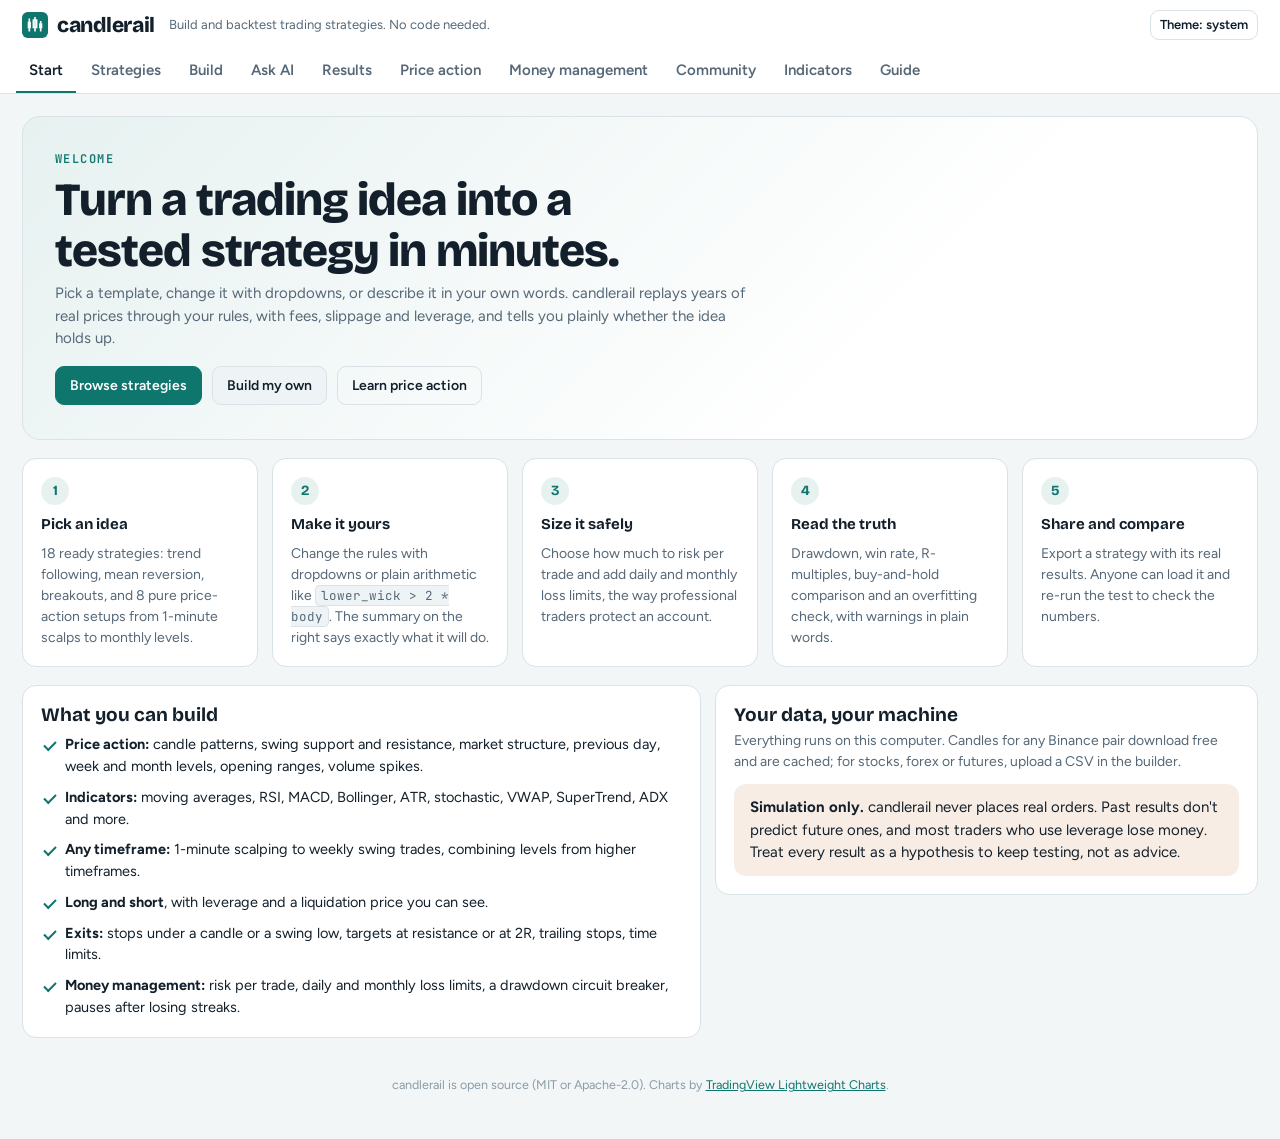
==== ui/index.html @ 6913c565 "Add Start, Price action, Money management and Community tabs to the app The builder gains formulas, " ====
<!doctype html>
<html lang="en">
<head>
<meta charset="utf-8">
<meta name="viewport" content="width=device-width, initial-scale=1">
<title>candlerail</title>
<link rel="icon" href="data:image/svg+xml,%3Csvg xmlns='http://www.w3.org/2000/svg' viewBox='0 0 32 32'%3E%3Crect width='32' height='32' rx='7' fill='%230f766e'/%3E%3Cpath d='M9 8v16M9 12h-2v8h4v-8zM16 6v18M14 10h4v9h-4zM23 11v13M21 14h4v6h-4z' stroke='white' stroke-width='2' fill='none'/%3E%3C/svg%3E">
<link rel="preconnect" href="https://fonts.googleapis.com">
<link rel="preconnect" href="https://fonts.gstatic.com" crossorigin>
<link rel="stylesheet" href="https://fonts.googleapis.com/css2?family=Bricolage+Grotesque:opsz,wght@12..96,600..800&family=Figtree:wght@400;500;600&family=JetBrains+Mono:wght@400;500&display=swap">
<script src="/vendor/lightweight-charts.js"></script>
<style>
:root {
  color-scheme: light;
  --bg: #f3f6f7; --surface: #ffffff; --surface2: #eef3f5; --ink: #13202b; --muted: #566877; --faint: #8b9ba6;
  --line: #d9e2e7; --accent: #0f766e; --accent-ink: #ffffff; --accent-soft: rgba(15,118,110,.10);
  --up: #15803d; --down: #dc2626; --up-soft: rgba(21,128,61,.11); --down-soft: rgba(220,38,38,.10);
  --warn: #b45309; --warn-soft: rgba(180,83,9,.10);
  --display: "Bricolage Grotesque", "Avenir Next", "Segoe UI", sans-serif;
  --body: "Figtree", -apple-system, "Segoe UI", sans-serif;
  --mono: "JetBrains Mono", ui-monospace, Menlo, monospace;
}
@media (prefers-color-scheme: dark) {
  :root:not([data-theme="light"]) {
    color-scheme: dark;
    --bg: #0c1316; --surface: #131c21; --surface2: #19252b; --ink: #e5eef2; --muted: #93a6b1; --faint: #6b7f8a;
    --line: #25343c; --accent: #2dd4bf; --accent-ink: #062b27; --accent-soft: rgba(45,212,191,.12);
    --up: #34d399; --down: #f87171; --up-soft: rgba(52,211,153,.12); --down-soft: rgba(248,113,113,.12);
    --warn: #fbbf24; --warn-soft: rgba(251,191,36,.12);
  }
}
:root[data-theme="dark"] {
  color-scheme: dark;
  --bg: #0c1316; --surface: #131c21; --surface2: #19252b; --ink: #e5eef2; --muted: #93a6b1; --faint: #6b7f8a;
  --line: #25343c; --accent: #2dd4bf; --accent-ink: #062b27; --accent-soft: rgba(45,212,191,.12);
  --up: #34d399; --down: #f87171; --up-soft: rgba(52,211,153,.12); --down-soft: rgba(248,113,113,.12);
  --warn: #fbbf24; --warn-soft: rgba(251,191,36,.12);
}
* { box-sizing: border-box; }
[hidden] { display: none !important; }
html, body { margin: 0; }
body { background: var(--bg); color: var(--ink); font: 15px/1.5 var(--body); }
button, input, select, textarea { font: inherit; color: inherit; }
:focus-visible { outline: 2px solid var(--accent); outline-offset: 2px; }
a { color: var(--accent); }

header.top { position: sticky; top: 0; z-index: 10; background: var(--surface); border-bottom: 1px solid var(--line); }
.bar { display: flex; align-items: center; gap: 14px; padding: 10px 22px; flex-wrap: wrap; }
.brand { font: 800 21px var(--display); letter-spacing: -.02em; display: flex; align-items: center; gap: 9px; }
.brand svg { flex: none; }
.tag { font-size: 13px; color: var(--muted); }
.spacer { flex: 1; }
nav.tabs { display: flex; gap: 2px; padding: 0 16px; overflow-x: auto; scrollbar-width: none; }
nav.tabs button { background: none; border: 0; border-bottom: 2px solid transparent; padding: 9px 13px 10px; cursor: pointer; color: var(--muted); font-weight: 600; white-space: nowrap; }
nav.tabs button[aria-selected="true"] { color: var(--ink); border-bottom-color: var(--accent); }

main { max-width: 1320px; margin: 0 auto; padding: 22px; }
@media (max-width: 760px) { main { padding: 14px 16px; } .bar { padding: 10px 16px; } }
section.tab { display: grid; gap: 18px; }
h1 { font: 800 30px/1.1 var(--display); letter-spacing: -.02em; margin: 0; text-wrap: balance; }
h2 { font: 700 19px/1.2 var(--display); margin: 0 0 4px; }
h3 { font: 700 15px var(--display); margin: 0 0 6px; }
.lede { color: var(--muted); max-width: 70ch; margin: 6px 0 0; }
.panel { background: var(--surface); border: 1px solid var(--line); border-radius: 14px; padding: 18px; min-width: 0; }
.panel > .sub { color: var(--muted); font-size: 14px; margin: 0 0 12px; }
.grid { display: grid; gap: 14px; }
.cards { grid-template-columns: repeat(auto-fill, minmax(280px, 1fr)); }
.two { grid-template-columns: minmax(0, 1.25fr) minmax(0, 1fr); align-items: start; }
@media (max-width: 1000px) { .two { grid-template-columns: 1fr; } }

.btn { border: 1px solid var(--line); background: var(--surface2); border-radius: 9px; padding: 8px 14px; cursor: pointer; font-weight: 600; font-size: 14px; }
.btn:hover { border-color: var(--accent); }
.btn.primary { background: var(--accent); border-color: var(--accent); color: var(--accent-ink); }
.btn.small { padding: 4px 9px; font-size: 13px; }
.btn.ghost { background: transparent; }
.btn:disabled { opacity: .55; cursor: wait; }

.card { display: flex; flex-direction: column; gap: 8px; }
.card .cat { font: 500 11.5px var(--mono); text-transform: uppercase; letter-spacing: .08em; color: var(--accent); }
.card p { margin: 0; color: var(--muted); font-size: 14px; }
.card .actions { display: flex; gap: 8px; margin-top: auto; padding-top: 6px; }
.card details { font-size: 13.5px; color: var(--muted); }
.card details summary { cursor: pointer; color: var(--ink); font-weight: 600; }
.card details b { color: var(--ink); }

/* forms */
.form { display: grid; gap: 16px; }
.row { display: flex; gap: 10px; flex-wrap: wrap; align-items: end; }
label.f { display: grid; gap: 4px; font-size: 12.5px; color: var(--muted); font-weight: 600; }
input[type=text], input[type=number], input[type=date], select, textarea {
  background: var(--surface2); border: 1px solid var(--line); border-radius: 8px; padding: 7px 9px; font-size: 14px; min-width: 0;
}
input[type=number] { width: 92px; }
input.w-sym { width: 130px; text-transform: uppercase; }
textarea { width: 100%; font: 13px/1.5 var(--mono); resize: vertical; }
fieldset { border: 1px solid var(--line); border-radius: 12px; padding: 12px 14px 14px; margin: 0; min-width: 0; }
legend { font: 700 14px var(--display); padding: 0 6px; }
.hint { font-size: 12.5px; color: var(--faint); margin: 6px 0 0; }
.ind-row, .rule-row { display: flex; gap: 8px; align-items: center; flex-wrap: wrap; padding: 7px 0; border-bottom: 1px dashed var(--line); }
.ind-row:last-of-type, .rule-row:last-of-type { border-bottom: 0; }
.ind-row input.id { width: 110px; font-family: var(--mono); }
.ind-row .p { display: inline-flex; gap: 4px; align-items: center; font-size: 12.5px; color: var(--muted); }
.ind-row .p input { width: 70px; }
.rule-row select.ref { max-width: 190px; }
.rule-row .ago { width: 58px; }
.rule-row .agol { font-size: 12px; color: var(--faint); }
.x { border: 0; background: none; color: var(--faint); cursor: pointer; font-size: 18px; line-height: 1; padding: 2px 6px; }
.x:hover { color: var(--down); }
.group-head { display: flex; gap: 8px; align-items: center; margin-bottom: 4px; font-size: 14px; }
.toggle { display: inline-flex; align-items: center; gap: 7px; font-weight: 600; }

.explain { background: var(--accent-soft); border-radius: 12px; padding: 14px 16px; }
.explain p { margin: 0 0 8px; } .explain p:last-child { margin: 0; }
.errors { background: var(--down-soft); border-radius: 12px; padding: 12px 16px; color: var(--ink); }
.errors ul { margin: 6px 0 0; padding-left: 18px; font-size: 14px; }
.okmsg { color: var(--up); font-weight: 600; font-size: 14px; }
.warnbox { background: var(--warn-soft); border-radius: 12px; padding: 12px 16px; }
.warnbox ul { margin: 6px 0 0; padding-left: 18px; }
.warnbox li { margin: 4px 0; }
.sticky { position: sticky; top: 108px; display: grid; gap: 14px; }

/* results */
.kpis { display: grid; grid-template-columns: repeat(auto-fill, minmax(165px, 1fr)); gap: 12px; }
.kpi { background: var(--surface); border: 1px solid var(--line); border-radius: 12px; padding: 12px 14px; }
.kpi .l { font-size: 12.5px; color: var(--muted); }
.kpi .v { font: 500 22px var(--mono); margin-top: 2px; white-space: nowrap; }
.kpi .h { font-size: 12px; color: var(--faint); }
.up { color: var(--up); } .down { color: var(--down); }
.chart { width: 100%; height: 440px; }
.chart.small { height: 170px; }
.chart.eq { height: 230px; }
.legend { display: flex; flex-wrap: wrap; gap: 6px 14px; font-size: 12.5px; color: var(--muted); margin: 0 0 8px; }
.legend label { display: inline-flex; gap: 5px; align-items: center; cursor: pointer; }
.legend i { width: 12px; height: 3px; border-radius: 2px; display: inline-block; }
.tw { overflow-x: auto; }
table { border-collapse: collapse; width: 100%; font-size: 13.5px; }
th { position: sticky; top: 0; background: var(--surface); text-align: left; font: 600 11.5px var(--mono); letter-spacing: .05em; text-transform: uppercase; color: var(--muted); padding: 7px 9px; border-bottom: 1px solid var(--line); white-space: nowrap; }
td { padding: 7px 9px; border-bottom: 1px solid var(--line); white-space: nowrap; }
td.n, th.n { text-align: right; font-family: var(--mono); font-variant-numeric: tabular-nums; }
.pill { font: 600 11px var(--mono); padding: 2px 7px; border-radius: 5px; text-transform: uppercase; }
.pill.long { background: var(--up-soft); color: var(--up); } .pill.short { background: var(--down-soft); color: var(--down); }
.seg { display: grid; grid-template-columns: 1fr 1fr; gap: 12px; }
@media (max-width: 700px) { .seg { grid-template-columns: 1fr; } }
.seg div { background: var(--surface2); border-radius: 10px; padding: 10px 12px; font-size: 14px; }
.empty { color: var(--faint); padding: 30px 0; text-align: center; }
.steps { counter-reset: s; display: grid; gap: 14px; }
.step { display: grid; grid-template-columns: 34px 1fr; gap: 12px; }
.step::before { counter-increment: s; content: counter(s); width: 30px; height: 30px; border-radius: 50%; background: var(--accent); color: var(--accent-ink); display: grid; place-items: center; font: 700 14px var(--display); }
.prose { max-width: 74ch; }
.prose p { margin: 0 0 10px; }
.gloss { display: grid; grid-template-columns: repeat(auto-fill, minmax(290px, 1fr)); gap: 12px; }
.gloss div { background: var(--surface2); border-radius: 10px; padding: 12px 14px; font-size: 14px; }
.gloss b { display: block; font-family: var(--display); margin-bottom: 3px; }
code, .code { font-family: var(--mono); font-size: 12.5px; background: var(--surface2); border: 1px solid var(--line); border-radius: 5px; padding: 1px 5px; }
.spinner { display: inline-block; width: 14px; height: 14px; border: 2px solid var(--line); border-top-color: var(--accent); border-radius: 50%; animation: spin .8s linear infinite; vertical-align: -2px; }
@keyframes spin { to { transform: rotate(360deg); } }
@media (prefers-reduced-motion: reduce) { .spinner { animation: none; } }
.foot { color: var(--faint); font-size: 12.5px; text-align: center; padding: 26px 0 10px; }

/* start */
.eyebrow { font: 600 12px var(--mono); text-transform: uppercase; letter-spacing: .12em; color: var(--accent); margin-bottom: 8px; }
.hero { background: linear-gradient(135deg, var(--accent-soft), transparent 70%), var(--surface); border: 1px solid var(--line); border-radius: 18px; padding: 34px 32px; position: relative; overflow: hidden; }
.hero-art { position: absolute; right: 36px; top: 50%; transform: translateY(-50%); width: 360px; opacity: .9; pointer-events: none; }
.hero-art svg { width: 100%; height: auto; }
@media (max-width: 1300px) { .hero-art { display: none; } }
.hero > div:not(.hero-art) { position: relative; z-index: 1; max-width: 760px; }
h1.big { font-size: clamp(30px, 4.4vw, 46px); }
@media (max-width: 760px) { .hero { padding: 24px 18px; } }
.path { grid-template-columns: repeat(auto-fit, minmax(210px, 1fr)); }
.pathcard { text-align: left; cursor: pointer; display: grid; gap: 4px; align-content: start; font: inherit; color: inherit; transition: border-color .15s, transform .15s; }
.pathcard:hover { border-color: var(--accent); transform: translateY(-2px); }
.pathcard p { margin: 0; color: var(--muted); font-size: 14px; }
@media (prefers-reduced-motion: reduce) { .pathcard { transition: none; } .pathcard:hover { transform: none; } }
.num { width: 28px; height: 28px; border-radius: 50%; background: var(--accent-soft); color: var(--accent); display: grid; place-items: center; font: 700 14px var(--display); margin-bottom: 6px; }
.ticks { list-style: none; padding: 0; margin: 8px 0 0; display: grid; gap: 9px; font-size: 14.5px; }
.ticks li { padding-left: 24px; position: relative; }
.ticks li::before { content: ""; position: absolute; left: 3px; top: 7px; width: 10px; height: 5px; border-left: 2px solid var(--accent); border-bottom: 2px solid var(--accent); transform: rotate(-45deg); }
.chips { display: flex; gap: 8px; flex-wrap: wrap; }
.chip { border: 1px solid var(--line); background: var(--surface); border-radius: 999px; padding: 6px 14px; cursor: pointer; font-weight: 600; font-size: 13.5px; color: var(--muted); }
.chip.on { background: var(--accent); border-color: var(--accent); color: var(--accent-ink); }

/* price action */
.anatomy svg { width: 100%; max-width: 360px; height: auto; display: block; margin: 0 auto; color: var(--ink); }
.patterns { grid-template-columns: repeat(auto-fill, minmax(190px, 1fr)); }
.pat { background: var(--surface2); border-radius: 12px; padding: 12px; display: grid; gap: 6px; align-content: start; }
.pat svg { width: 100%; height: 92px; }
.pat h3 { margin: 0; font-size: 14px; }
.pat p { margin: 0; font-size: 13px; color: var(--muted); }
.pat .side { font: 600 10.5px var(--mono); text-transform: uppercase; letter-spacing: .06em; }
.four { grid-template-columns: repeat(auto-fit, minmax(220px, 1fr)); margin-top: 10px; }
.qcard { border: 1px solid var(--line); border-radius: 12px; padding: 14px; display: grid; gap: 4px; align-content: start; }
.qcard p { margin: 0 0 6px; color: var(--muted); font-size: 14px; }
.qcard code { justify-self: start; white-space: nowrap; }
.example { margin-top: 16px; background: var(--accent-soft); border-radius: 14px; padding: 16px; display: grid; gap: 12px; }
.example > div { min-width: 0; }
.example p { margin: 0 0 10px; color: var(--muted); max-width: 80ch; }
.code-block { background: var(--surface); border: 1px solid var(--line); border-radius: 10px; padding: 12px 14px; font: 12.5px/1.55 var(--mono); overflow-x: auto; margin: 0; max-height: 360px; }
table.recipes td, table.wrap td { white-space: normal; vertical-align: top; }
table.recipes td:first-child { color: var(--muted); }
input.w-expr { width: 170px; font-family: var(--mono); }
.rule-row input.expr { width: 210px; font-family: var(--mono); }

/* money */
.calc-out { margin-top: 14px; display: grid; grid-template-columns: repeat(auto-fill, minmax(150px, 1fr)); gap: 10px; }
.calc-out div { background: var(--surface2); border-radius: 10px; padding: 10px 12px; }
.calc-out b { display: block; font: 500 19px var(--mono); }
.calc-out span { font-size: 12.5px; color: var(--muted); }
.calc-out .wide { grid-column: 1 / -1; font-size: 13.5px; color: var(--muted); }
.mc { margin-top: 14px; display: grid; grid-template-columns: minmax(0, 1.6fr) minmax(0, 1fr); gap: 14px; align-items: start; }
@media (max-width: 900px) { .mc { grid-template-columns: 1fr; } }
.mc svg { width: 100%; height: auto; background: var(--surface2); border-radius: 10px; }
.methods { grid-template-columns: repeat(auto-fill, minmax(280px, 1fr)); margin-top: 8px; }
.method { border: 1px solid var(--line); border-radius: 12px; padding: 14px; }
.method p { margin: 0 0 8px; font-size: 14px; color: var(--muted); }
.method .how { margin: 0; font-size: 13px; color: var(--ink); border-top: 1px dashed var(--line); padding-top: 8px; }

/* community */
.share-card .stats { display: grid; grid-template-columns: repeat(3, 1fr); gap: 8px; }
.share-card .stats div { background: var(--surface2); border-radius: 8px; padding: 7px 9px; }
.share-card .stats b { display: block; font: 500 14px var(--mono); white-space: nowrap; }
#cm-list { grid-template-columns: repeat(auto-fill, minmax(340px, 1fr)); }
.share-card .stats span { font-size: 11.5px; color: var(--muted); }
.share-card .by { font-size: 13px; color: var(--faint); }
.verify { border-radius: 12px; padding: 12px 16px; background: var(--accent-soft); font-size: 14px; }
.verify.bad { background: var(--warn-soft); }
</style>
</head>
<body>
<header class="top">
  <div class="bar">
    <div class="brand"><svg width="26" height="26" viewBox="0 0 32 32" aria-hidden="true"><rect width="32" height="32" rx="7" fill="var(--accent)"/><path d="M9 8v16M16 6v18M23 11v13" stroke="var(--accent-ink)" stroke-width="2"/><rect x="7" y="12" width="4" height="8" fill="var(--accent-ink)"/><rect x="14" y="10" width="4" height="9" fill="none" stroke="var(--accent-ink)" stroke-width="2"/><rect x="21" y="14" width="4" height="6" fill="var(--accent-ink)"/></svg>candlerail</div>
    <span class="tag">Build and backtest trading strategies. No code needed.</span>
    <span class="spacer"></span>
    <button class="btn ghost small" id="theme">Theme: system</button>
  </div>
  <nav class="tabs" role="tablist">
    <button data-tab="start" aria-selected="true">Start</button>
    <button data-tab="strategies" aria-selected="false">Strategies</button>
    <button data-tab="build" aria-selected="false">Build</button>
    <button data-tab="ai" aria-selected="false">Ask AI</button>
    <button data-tab="results" aria-selected="false">Results</button>
    <button data-tab="pa" aria-selected="false">Price action</button>
    <button data-tab="money" aria-selected="false">Money management</button>
    <button data-tab="community" aria-selected="false">Community</button>
    <button data-tab="indicators" aria-selected="false">Indicators</button>
    <button data-tab="guide" aria-selected="false">Guide</button>
  </nav>
</header>

<main>
<!-- START -->
<section class="tab" id="t-start">
  <div class="hero">
    <div class="hero-art" id="hero-art" aria-hidden="true"></div>
    <div>
      <div class="eyebrow">Welcome</div>
      <h1 class="big">Turn a trading idea into a tested strategy in minutes.</h1>
      <p class="lede">Pick a template, change it with dropdowns, or describe it in your own words. candlerail replays years of real prices through your rules, with fees, slippage and leverage, and tells you plainly whether the idea holds up.</p>
      <div class="row" style="margin-top:16px"><button class="btn primary" data-go="strategies">Browse strategies</button><button class="btn" data-go="build">Build my own</button><button class="btn ghost" data-go="pa">Learn price action</button></div>
    </div>
  </div>
  <div class="grid path">
    <button class="panel pathcard" data-go="strategies"><span class="num">1</span><h3>Pick an idea</h3><p>18 ready strategies: trend following, mean reversion, breakouts, and 8 pure price-action setups from 1-minute scalps to monthly levels.</p></button>
    <button class="panel pathcard" data-go="build"><span class="num">2</span><h3>Make it yours</h3><p>Change the rules with dropdowns or plain arithmetic like <code>lower_wick &gt; 2 * body</code>. The summary on the right says exactly what it will do.</p></button>
    <button class="panel pathcard" data-go="money"><span class="num">3</span><h3>Size it safely</h3><p>Choose how much to risk per trade and add daily and monthly loss limits, the way professional traders protect an account.</p></button>
    <button class="panel pathcard" data-go="results"><span class="num">4</span><h3>Read the truth</h3><p>Drawdown, win rate, R-multiples, buy-and-hold comparison and an overfitting check, with warnings in plain words.</p></button>
    <button class="panel pathcard" data-go="community"><span class="num">5</span><h3>Share and compare</h3><p>Export a strategy with its real results. Anyone can load it and re-run the test to check the numbers.</p></button>
  </div>
  <div class="grid two">
    <div class="panel">
      <h2>What you can build</h2>
      <ul class="ticks">
        <li><b>Price action:</b> candle patterns, swing support and resistance, market structure, previous day, week and month levels, opening ranges, volume spikes.</li>
        <li><b>Indicators:</b> moving averages, RSI, MACD, Bollinger, ATR, stochastic, VWAP, SuperTrend, ADX and more.</li>
        <li><b>Any timeframe:</b> 1-minute scalping to weekly swing trades, combining levels from higher timeframes.</li>
        <li><b>Long and short</b>, with leverage and a liquidation price you can see.</li>
        <li><b>Exits:</b> stops under a candle or a swing low, targets at resistance or at 2R, trailing stops, time limits.</li>
        <li><b>Money management:</b> risk per trade, daily and monthly loss limits, a drawdown circuit breaker, pauses after losing streaks.</li>
      </ul>
    </div>
    <div class="panel">
      <h2>Your data, your machine</h2>
      <p class="sub">Everything runs on this computer. Candles for any Binance pair download free and are cached; for stocks, forex or futures, upload a CSV in the builder.</p>
      <div class="warnbox"><b>Simulation only.</b> candlerail never places real orders. Past results don't predict future ones, and most traders who use leverage lose money. Treat every result as a hypothesis to keep testing, not as advice.</div>
    </div>
  </div>
</section>

<!-- STRATEGIES -->
<section class="tab" id="t-strategies" hidden>
  <div>
    <h1>Start from a well-known idea</h1>
    <p class="lede">Each template is a complete strategy with a plain explanation of how it works, when it works, and when it fails. Backtest one as-is, or open it in the builder and make it yours.</p>
  </div>
  <div class="chips" id="tpl-filter"><button class="chip on" data-f="">All</button><button class="chip" data-f="price action">Price action (no indicators)</button><button class="chip" data-f="indicators">Indicator-based</button></div>
  <div class="grid cards" id="tpl"></div>
</section>

<!-- BUILD -->
<section class="tab" id="t-build" hidden>
  <div class="row" style="justify-content:space-between;align-items:center">
    <div><h1 id="b-title">Strategy builder</h1><p class="lede">Pick indicators, describe when to enter and exit, choose your risk. Everything updates the plain-English summary on the right.</p></div>
    <div class="row">
      <label class="btn small" style="display:inline-flex;align-items:center">Open file<input type="file" id="open-file" accept=".json,application/json" hidden></label>
      <button class="btn small" id="save-file">Save as file</button>
    </div>
  </div>
  <div class="grid two">
    <div class="form">
      <fieldset>
        <legend>Name</legend>
        <div class="row"><label class="f" style="flex:1">Strategy name<input type="text" id="f-name" style="width:100%"></label></div>
      </fieldset>
      <fieldset>
        <legend>Market and test period</legend>
        <div class="row">
          <label class="f">Symbol<input type="text" id="m-symbol" class="w-sym" placeholder="BTCUSDT"></label>
          <label class="f">Candle interval<select id="m-interval"></select></label>
          <label class="f">From<input type="date" id="m-from"></label>
          <label class="f">To<input type="date" id="m-to"></label>
          <label class="f">Starting balance<input type="number" id="m-capital" value="10000" min="1" style="width:110px"></label>
        </div>
        <p class="hint">Any Binance spot pair works (BTCUSDT, ETHUSDT, SOLUSDT...). Leave dates empty for a sensible default. For stocks or other markets, <label style="color:var(--accent);cursor:pointer;text-decoration:underline">upload a CSV<input type="file" id="m-csv" accept=".csv,text/csv" hidden></label> of candles. <span id="m-csv-name"></span></p>
      </fieldset>
      <fieldset>
        <legend>Indicators</legend>
        <div id="ind-list"></div>
        <div class="row" style="margin-top:8px"><select id="ind-add-type"></select><button class="btn small" id="ind-add">Add indicator</button></div>
        <p class="hint">Give each indicator a short id; rules refer to it by that id.</p>
      </fieldset>
      <fieldset>
        <legend>When to enter</legend>
        <div id="entry-long"></div>
        <div id="entry-short" style="margin-top:14px"></div>
      </fieldset>
      <fieldset>
        <legend>When to exit</legend>
        <div class="row">
          <label class="f">Stop-loss<select id="x-stop-kind"><option value="">none</option><option value="percent">% from entry</option><option value="atr">× ATR</option><option value="level">at a price level</option></select></label>
          <label class="f">Value<input type="number" id="x-stop-val" step="0.1" min="0"></label>
          <label class="f">Take-profit<select id="x-tp-kind"><option value="">none</option><option value="percent">% from entry</option><option value="risk_multiple">× the stop distance</option><option value="atr">× ATR</option><option value="level">at a price level</option></select></label>
          <label class="f">Value<input type="number" id="x-tp-val" step="0.1" min="0"></label>
        </div>
        <div class="row" id="x-levels" style="margin-top:10px" hidden>
          <label class="f" id="x-sb-l">Long stop below<input type="text" id="x-stop-below" class="w-expr" placeholder="low"></label>
          <label class="f" id="x-sa-l">Short stop above<input type="text" id="x-stop-above" class="w-expr" placeholder="high"></label>
          <label class="f" id="x-ta-l">Long target at<input type="text" id="x-tp-above" class="w-expr" placeholder="sw.resistance"></label>
          <label class="f" id="x-tb-l">Short target at<input type="text" id="x-tp-below" class="w-expr" placeholder="sw.support"></label>
        </div>
        <div class="row" style="margin-top:10px">
          <label class="f">Trailing stop<select id="x-trail-kind"><option value="">none</option><option value="percent">% behind best price</option><option value="atr">× ATR</option></select></label>
          <label class="f">Value<input type="number" id="x-trail-val" step="0.1" min="0"></label>
          <label class="f">Close after (bars)<input type="number" id="x-maxbars" min="1" placeholder="no limit"></label>
        </div>
        <p class="hint" id="x-atr-hint"></p>
        <div id="exit-long" style="margin-top:12px"></div>
        <div id="exit-short" style="margin-top:12px"></div>
      </fieldset>
      <fieldset>
        <legend>Position size, leverage and costs</legend>
        <div class="row">
          <label class="f">Size by<select id="s-kind"><option value="risk_percent">risk per trade (% of account)</option><option value="percent_equity">margin (% of account)</option><option value="fixed">fixed quantity</option></select></label>
          <label class="f">Value<input type="number" id="s-val" step="0.1" min="0"></label>
          <label class="f">Leverage<input type="number" id="s-lev" min="1" max="125" step="1"></label>
          <label class="f">Fee per fill (%)<input type="number" id="c-fee" min="0" step="0.01"></label>
          <label class="f">Slippage (%)<input type="number" id="c-slip" min="0" step="0.01"></label>
        </div>
        <p class="hint" id="s-hint"></p>
      </fieldset>
      <fieldset>
        <legend>Money management rules</legend>
        <div class="row">
          <label class="f">Daily loss limit (%)<input type="number" id="rk-day" min="0" step="0.5" placeholder="none"></label>
          <label class="f">Monthly loss limit (%)<input type="number" id="rk-month" min="0" step="0.5" placeholder="none"></label>
          <label class="f">Stop at drawdown (%)<input type="number" id="rk-dd" min="0" placeholder="none"></label>
          <label class="f">Max trades per day<input type="number" id="rk-trades" min="1" placeholder="none"></label>
          <label class="f">Pause after losses<input type="number" id="rk-losses" min="1" placeholder="none"></label>
          <label class="f">Pause (candles)<input type="number" id="rk-pause" min="1" placeholder="—"></label>
        </div>
        <p class="hint">Hitting a loss limit closes open positions at the next open and blocks new entries until the next day or month. <a href="#" data-go="money">What these mean</a></p>
      </fieldset>
    </div>
    <div class="sticky">
      <div class="panel">
        <h2>In plain English</h2>
        <p class="sub">Read this before running. It's generated from the rules, so it says exactly what the strategy will do.</p>
        <div class="explain" id="b-explain">…</div>
        <div id="b-errors" style="margin-top:12px"></div>
        <div class="row" style="margin-top:14px"><button class="btn primary" id="b-run">Run backtest</button><span id="b-status" class="hint" style="margin:0"></span></div>
      </div>
      <div class="panel">
        <details>
          <summary style="cursor:pointer;font-weight:600">Strategy file (JSON)</summary>
          <p class="hint">This is the whole strategy. You can edit it here, save it, share it, or paste one an AI wrote.</p>
          <textarea id="b-json" rows="18" spellcheck="false"></textarea>
          <div class="row" style="margin-top:8px"><button class="btn small" id="b-json-apply">Apply edits</button><button class="btn small ghost" id="b-json-copy">Copy</button></div>
        </details>
      </div>
    </div>
  </div>
</section>

<!-- AI -->
<section class="tab" id="t-ai" hidden>
  <div>
    <h1>Describe it, let an AI write it</h1>
    <p class="lede">Any chat assistant, hosted or running locally, can turn a description into a strategy file. You stay in control, because nothing runs until you've read the plain-English summary and backtested it.</p>
  </div>
  <div class="grid two">
    <div class="panel steps">
      <div class="step"><div>
        <h3>Describe your strategy</h3>
        <textarea id="ai-desc" rows="5" placeholder="e.g. On the 1 hour chart, buy ETH when the 9 EMA crosses above the 21 EMA and RSI is above 50. Stop 2% below entry, take profit at 2x the risk, risk 1% of my account per trade."></textarea>
      </div></div>
      <div class="step"><div>
        <h3>Copy the prompt into your AI assistant</h3>
        <p class="hint" style="margin:0 0 8px">It includes the file format, every indicator and a worked example, so the reply comes back valid.</p>
        <button class="btn primary" id="ai-copy">Copy prompt</button> <span id="ai-copied" class="hint"></span>
      </div></div>
      <div class="step"><div>
        <h3>Paste the reply here</h3>
        <textarea id="ai-reply" rows="9" placeholder="Paste the whole reply. Code fences and extra text are fine."></textarea>
        <div class="row" style="margin-top:8px"><button class="btn primary" id="ai-load">Check and load</button></div>
        <div id="ai-result" style="margin-top:12px"></div>
      </div></div>
    </div>
    <div class="panel prose">
      <h2>Tips for good results</h2>
      <p><b>Say the timeframe and the market.</b> "1 hour chart, BTCUSDT" avoids guesses.</p>
      <p><b>Say how you exit, not just how you enter.</b> A stop-loss and a target, or a rule like "sell when RSI goes above 70".</p>
      <p><b>Say how much you risk.</b> "Risk 1% per trade" is safer and easier to reason about than a fixed size.</p>
      <p><b>Be careful with leverage.</b> At 10x, a 10% move against you wipes out the position. The summary shows the liquidation distance.</p>
      <p><b>Check the summary.</b> If it doesn't match what you meant, tell the assistant what's wrong, or fix it in the builder.</p>
      <p class="hint">Want to wire an AI straight in? The prompt is also served at <code>/api/prompt</code>, and the file format is <a href="/schema.json" target="_blank">a JSON Schema</a>.</p>
    </div>
  </div>
</section>

<!-- PRICE ACTION -->
<section class="tab" id="t-pa" hidden>
  <div>
    <div class="eyebrow">Price action</div>
    <h1>Trade what the candles say</h1>
    <p class="lede">Price action trading reads raw price, with no indicators. Where are buyers and sellers defending (support and resistance)? Which way is the market stepping (structure)? What did this candle just show (its shape)? Every rule below is plain price, so you can build any setup you'd spot on a chart.</p>
  </div>
  <div class="grid two">
    <div class="panel">
      <h2>1. Read one candle</h2>
      <p class="sub">Every candle gives these values, ready to use in rules.</p>
      <div class="anatomy">
        <svg viewBox="0 0 320 212" role="img" aria-label="Candle anatomy: upper wick, body, lower wick and range">
          <g font-family="Figtree, sans-serif" font-size="12" fill="currentColor">
            <line x1="90" y1="20" x2="90" y2="190" stroke="currentColor" stroke-width="2"/>
            <rect x="70" y="60" width="40" height="70" rx="3" style="fill:var(--up)"/>
            <path d="M125 20 H140 V58 H125" fill="none" stroke="currentColor" stroke-opacity=".5"/><text x="146" y="43">upper_wick</text>
            <path d="M125 62 H140 V128 H125" fill="none" stroke="currentColor" stroke-opacity=".5"/><text x="146" y="99">body = |close − open|</text>
            <path d="M125 132 H140 V190 H125" fill="none" stroke="currentColor" stroke-opacity=".5"/><text x="146" y="165">lower_wick</text>
            <path d="M26 20 H16 V190 H26" fill="none" stroke="currentColor" stroke-opacity=".5"/><text x="10" y="105" text-anchor="middle" transform="rotate(-90 10 105)">range</text>
            <text x="90" y="14" font-size="11" text-anchor="middle" fill-opacity=".7">high</text><text x="90" y="205" font-size="11" text-anchor="middle" fill-opacity=".7">low</text>
            <text x="64" y="64" font-size="11" text-anchor="end" fill-opacity=".7">close</text><text x="64" y="134" font-size="11" text-anchor="end" fill-opacity=".7">open</text>
          </g>
        </svg>
      </div>
      <p class="hint">Combine them with numbers: <code>lower_wick &gt;= 2 * body</code> is a rejection wick, <code>range &gt; 2 * range[1]</code> is a candle twice as big as the last, <code>close &gt; high[1]</code> closes above the previous high.</p>
    </div>
    <div class="panel">
      <h2>2. Find the levels</h2>
      <ul class="ticks">
        <li><b>Swing support and resistance</b> (<code>swings</code>): the latest swing low and high. A swing needs <i>right</i> candles after it to be confirmed, so nothing looks into the future.</li>
        <li><b>Market structure</b> (<code>swings.structure</code>): 1 when highs and lows are both rising, −1 when both falling.</li>
        <li><b>Higher-timeframe levels</b> (<code>period</code>): the previous hour, 4 hours, day, week or month's open, high, low and close, usable on any chart. Trade 5-minute candles against yesterday's high, or daily candles against last month's.</li>
        <li><b>Opening range</b> (<code>opening_range</code>): the high and low of the first minutes of each session, for crypto or stock market opens.</li>
        <li><b>Volume</b> (<code>volume_avg.relative</code>): 2 means twice the usual volume, a sign the move has conviction.</li>
      </ul>
    </div>
  </div>
  <div class="panel">
    <h2>3. Know the patterns</h2>
    <p class="sub">Add a <code>patterns</code> indicator (say with id <code>pa</code>) and use any of these as <code>pa.hammer == 1</code>. The last candle drawn is the one that completes the pattern.</p>
    <div class="grid patterns" id="pat-gallery"></div>
  </div>
  <div class="panel">
    <h2>4. Build your own setup in four questions</h2>
    <div class="grid four">
      <div class="qcard"><span class="num">1</span><h3>Where?</h3><p>At which level does the idea make sense? A swing low, yesterday's high, the opening range, last month's high.</p><code>low &lt;= 1.003 * sw.support</code></div>
      <div class="qcard"><span class="num">2</span><h3>What happened?</h3><p>What does price have to do there? A rejection candle, an engulfing, a close through the level.</p><code>pa.hammer == 1</code></div>
      <div class="qcard"><span class="num">3</span><h3>Any confirmation?</h3><p>What makes it more likely? Structure in your favour, a volume spike, a bigger than usual candle.</p><code>vol.relative &gt; 1.5</code></div>
      <div class="qcard"><span class="num">4</span><h3>Where am I wrong?</h3><p>Put the stop where the idea is invalid (under the candle or level) and the target at the next level or 2R.</p><code>"stop_loss": { "below": "low" }</code></div>
    </div>
    <div class="example">
      <div>
        <h3>Worked example: "buy a rejection of yesterday's low"</h3>
        <p>Where: price dips below yesterday's low. What: it closes back above it with a long lower wick. Confirmation: more volume than usual. Wrong if: it trades back under the wick (the stop sits a tenth of the candle's range below its low). Target: twice the risk.</p>
        <pre class="code-block" id="pa-example"></pre>
      </div>
      <div class="row"><button class="btn primary" id="pa-example-load">Open in the builder</button><button class="btn" id="pa-example-run">Backtest it</button></div>
    </div>
  </div>
  <div class="panel">
    <h2>Recipes</h2>
    <p class="sub">Copy these into rules. Ids assume indicators named <code>pa</code> (patterns), <code>sw</code> (swings), <code>pd</code> (period, day), <code>wk</code> (period, week), <code>or</code> (opening range) and <code>vol</code> (volume average).</p>
    <div class="tw"><table class="recipes">
      <thead><tr><th>Idea</th><th>Rule</th></tr></thead>
      <tbody>
        <tr><td>Bullish candle</td><td><code>close &gt; open</code></td></tr>
        <tr><td>Strong candle (body is most of the range)</td><td><code>body &gt;= 0.7 * range</code></td></tr>
        <tr><td>Rejection wick (buyers pushed back)</td><td><code>lower_wick &gt;= 2 * body</code></td></tr>
        <tr><td>Range expansion</td><td><code>range &gt; 1.5 * range[1]</code></td></tr>
        <tr><td>Higher high and higher low than the last candle</td><td><code>high &gt; high[1]</code> and <code>low &gt; low[1]</code></td></tr>
        <tr><td>Three higher closes</td><td><code>close</code> rising <code>3</code></td></tr>
        <tr><td>Break of resistance</td><td><code>close</code> crosses above <code>sw.resistance</code></td></tr>
        <tr><td>Retest of broken resistance as support</td><td><code>low &lt;= 1.002 * sw.prev_resistance</code> and <code>close &gt; sw.prev_resistance</code></td></tr>
        <tr><td>Uptrend by structure</td><td><code>sw.structure == 1</code></td></tr>
        <tr><td>Above yesterday's high</td><td><code>close &gt; pd.prev_high</code></td></tr>
        <tr><td>Weekly trend up (multi-timeframe)</td><td><code>close &gt; wk.prev_close</code></td></tr>
        <tr><td>Opening range breakout</td><td><code>or.ready == 1</code> and <code>close</code> crosses above <code>or.high</code></td></tr>
        <tr><td>Volume spike</td><td><code>vol.relative &gt; 2</code></td></tr>
        <tr><td>Inside bar breakout</td><td><code>pa.inside_bar[1] == 1</code> and <code>close &gt; high[1]</code></td></tr>
        <tr><td>Stop under the signal candle</td><td><code>"stop_loss": { "below": "low" }</code></td></tr>
        <tr><td>Target at resistance</td><td><code>"take_profit": { "above": "sw.resistance" }</code></td></tr>
      </tbody>
    </table></div>
  </div>
  <div class="panel">
    <h2>Price-action templates</h2>
    <p class="sub">Ready to run, from 1-minute scalping to monthly levels.</p>
    <div class="grid cards" id="pa-templates"></div>
  </div>
</section>

<!-- MONEY -->
<section class="tab" id="t-money" hidden>
  <div>
    <div class="eyebrow">Money management</div>
    <h1>How much to risk decides whether you survive</h1>
    <p class="lede">Two traders with the same entries can end up in very different places because of position size. Professional traders fix how much they can lose on one trade, one day and one month before they think about how much they can make. Here are the rules they use, and tools to apply them.</p>
  </div>

  <div class="grid two">
    <div class="panel">
      <h2>Position size calculator</h2>
      <p class="sub">How big should this trade be, so that hitting the stop loses exactly what you planned?</p>
      <div class="row">
        <label class="f">Market<select id="ps-market"><option value="stock">Stocks / ETFs</option><option value="crypto">Crypto</option><option value="forex">Forex</option><option value="futures">Futures</option></select></label>
        <label class="f">Account balance<input type="number" id="ps-acct" value="10000" style="width:110px"></label>
        <label class="f">Risk per trade (%)<input type="number" id="ps-risk" value="1" step="0.1"></label>
      </div>
      <div class="row" style="margin-top:10px">
        <label class="f">Entry price<input type="number" id="ps-entry" value="100" step="any" style="width:110px"></label>
        <label class="f">Stop price<input type="number" id="ps-stop" value="97" step="any" style="width:110px"></label>
        <label class="f" id="ps-extra1-l" hidden>Pip size<input type="number" id="ps-pip" value="0.0001" step="any" style="width:100px"></label>
        <label class="f" id="ps-extra2-l" hidden>Value per pip per lot<input type="number" id="ps-pipval" value="10" step="any"></label>
        <label class="f" id="ps-extra3-l" hidden>Value per point per contract<input type="number" id="ps-point" value="50" step="any"></label>
      </div>
      <div class="calc-out" id="ps-out"></div>
    </div>
    <div class="panel">
      <h2>Reward, risk and the win rate you need</h2>
      <p class="sub">With a 1:2 risk/reward you only need to win a third of the time to break even, before costs.</p>
      <div class="row">
        <label class="f">Stop distance (%)<input type="number" id="rr-stop" value="2" step="0.1"></label>
        <label class="f">Target distance (%)<input type="number" id="rr-target" value="4" step="0.1"></label>
        <label class="f">Round-trip costs (%)<input type="number" id="rr-cost" value="0.2" step="0.01"></label>
      </div>
      <div class="calc-out" id="rr-out"></div>
      <div class="tw" style="margin-top:12px"><table>
        <thead><tr><th>Risk : reward</th><th class="n">Break-even win rate</th><th>Drawdown</th><th class="n">Gain to recover</th></tr></thead>
        <tbody>
          <tr><td>1 : 1</td><td class="n">50%</td><td>−10%</td><td class="n">+11.1%</td></tr>
          <tr><td>1 : 1.5</td><td class="n">40%</td><td>−20%</td><td class="n">+25%</td></tr>
          <tr><td>1 : 2</td><td class="n">33.3%</td><td>−30%</td><td class="n">+42.9%</td></tr>
          <tr><td>1 : 3</td><td class="n">25%</td><td>−50%</td><td class="n">+100%</td></tr>
          <tr><td>1 : 4</td><td class="n">20%</td><td>−75%</td><td class="n">+300%</td></tr>
        </tbody>
      </table></div>
      <p class="hint">Losses compound against you: a 50% loss needs a 100% gain to get back. That's why small, fixed risk per trade matters.</p>
    </div>
  </div>

  <div class="panel">
    <h2>What could happen: 2,000 simulated futures</h2>
    <p class="sub">Enter your strategy's win rate and payoff. The simulation shuffles wins and losses 2,000 times to show the range of outcomes, and how often a bad streak would push the account into a deep drawdown.</p>
    <div class="row">
      <label class="f">Win rate (%)<input type="number" id="mc-win" value="40"></label>
      <label class="f">Average win (R)<input type="number" id="mc-rw" value="2" step="0.1"></label>
      <label class="f">Average loss (R)<input type="number" id="mc-rl" value="1" step="0.1"></label>
      <label class="f">Risk per trade (%)<input type="number" id="mc-risk" value="1" step="0.25"></label>
      <label class="f">Trades<input type="number" id="mc-n" value="200"></label>
      <button class="btn primary" id="mc-run" style="align-self:end">Simulate</button>
    </div>
    <div class="mc" id="mc-out"></div>
  </div>

  <div class="panel">
    <h2>Rules famous traders use</h2>
    <div class="grid methods">
      <div class="method"><h3>The 1–2% rule (fixed fractional)</h3><p>Risk a fixed small share of the account on every trade, usually 1%, and never more than 2%. Size = account × risk% ÷ distance to stop. Ten losses in a row then cost about 10%, not the account.</p><p class="how">In candlerail: sizing <code>risk_percent</code> with a stop-loss.</p></div>
      <div class="method"><h3>Elder's 2% and 6% rules</h3><p>Alexander Elder's pair of limits: no single trade may risk more than 2% of equity, and once losses in a month reach 6%, stop trading until next month. The second rule stops a bad month from turning into a disaster.</p><p class="how">In candlerail: <code>risk_percent</code> ≤ 2 and <code>risk.monthly_loss_percent: 6</code>.</p></div>
      <div class="method"><h3>The Turtle traders' units</h3><p>Richard Dennis's Turtles sized positions by volatility: one "unit" risked 1% of equity per 1 N, where N is the 20-day ATR, with stops 2N away. Volatile markets got smaller positions, so every market carried the same risk.</p><p class="how">In candlerail: <code>risk_percent</code> with an ATR stop (<code>"atr": 2</code>). See the Donchian template.</p></div>
      <div class="method"><h3>R-multiples (Van Tharp)</h3><p>Measure every trade in units of the risk taken: 1R is what you lose at the stop. A +3R trade made three times the risk. Expectancy is the average R per trade, and it lets you compare strategies whatever their size.</p><p class="how">In candlerail: every trade shows its R, and results show the average R.</p></div>
      <div class="method"><h3>Kelly criterion (and half-Kelly)</h3><p>A formula for the fraction of capital to risk that maximises long-run growth: f = W − (1 − W) ÷ R, with W the win rate and R the average win ÷ average loss. Full Kelly swings violently and assumes your statistics are exact, so traders use half or less.</p><p class="how">In candlerail: results show the Kelly estimate and warn if you risk more than half of it.</p></div>
      <div class="method"><h3>Fixed ratio (Ryan Jones)</h3><p>For futures traders who trade whole contracts: add a contract each time profits grow by a set amount ("delta") times the number of contracts already traded. Size grows more slowly than with a percentage, and keeps early drawdowns small.</p><p class="how">Use the position calculator above with futures to see contract counts.</p></div>
      <div class="method"><h3>Martingale vs anti-martingale</h3><p>Martingale doubles the size after each loss to win it back. One long losing streak, which always comes eventually, wipes out the account. Anti-martingale does the opposite: size stays small after losses and grows with profits, as trend followers do when they add to winners.</p><p class="how">candlerail has no martingale sizing, deliberately. <code>risk.pause_after_losses</code> steps back after a streak instead.</p></div>
      <div class="method"><h3>Daily limits and circuit breakers</h3><p>Many proprietary trading firms hold traders to a daily loss limit (often 2 to 5%) and a maximum drawdown (often 5 to 10%). Hit it and you stop for the day, or for good. It removes the worst decisions, which usually come right after big losses.</p><p class="how">In candlerail: <code>risk.daily_loss_percent</code>, <code>risk.max_drawdown_percent</code>, <code>risk.max_trades_per_day</code>.</p></div>
    </div>
  </div>

  <div class="grid two">
    <div class="panel">
      <h2>Different markets need different sizes</h2>
      <p class="sub">The more a market moves in a day, the smaller the position for the same risk. Typical figures, to calibrate expectations:</p>
      <div class="tw"><table class="wrap">
        <thead><tr><th>Market</th><th>Daily move</th><th>Common risk / trade</th><th>Leverage to watch</th></tr></thead>
        <tbody>
          <tr><td><b>Large-cap stocks, ETFs</b></td><td>1–2%</td><td>0.5–1%</td><td>US margin: 2x overnight, up to 4x intraday for pattern day traders</td></tr>
          <tr><td><b>Forex majors</b></td><td>0.5–1%</td><td>0.5–1%</td><td>Retail caps: 30:1 (EU, UK), 50:1 (US). Sized in lots: 1 standard lot = 100,000 units, ≈ $10 per pip on EURUSD</td></tr>
          <tr><td><b>Crypto</b></td><td>3–5% or more</td><td>0.25–1%</td><td>Exchanges offer 50–100x; liquidation comes fast. Most careful traders stay at 1–3x</td></tr>
          <tr><td><b>Index futures</b></td><td>1–2%</td><td>0.5–1%</td><td>Priced per point (E-mini S&amp;P 500: $50 a point), so one contract can be a large position</td></tr>
          <tr><td><b>Commodities</b></td><td>1–3%, with gaps</td><td>0.5–1%</td><td>Overnight gaps can jump past stops; size for the gap, not just the stop</td></tr>
        </tbody>
      </table></div>
    </div>
    <div class="panel">
      <h2>Spreading risk across markets and sectors</h2>
      <ul class="ticks">
        <li><b>Correlated positions count as one.</b> Long three tech stocks, or BTC, ETH and SOL together, is close to one big bet. Add up their risk.</li>
        <li><b>Cap total open risk ("portfolio heat").</b> A common ceiling is 5–6% of the account at risk across all open trades at once.</li>
        <li><b>Cap each sector.</b> Many portfolio managers keep any one sector to roughly 20–25% of exposure, so one bad industry can't sink everything.</li>
        <li><b>Size down in volatile regimes.</b> When the market's daily range doubles, halve the position to keep the same risk (the Turtle approach).</li>
        <li><b>Leveraged markets deserve less, not more.</b> Forex and crypto allow huge leverage, which is why traders there usually risk <i>less</i> per trade.</li>
      </ul>
      <p class="hint">These are widely used guidelines for thinking about risk, not personal financial advice.</p>
    </div>
  </div>

  <div class="panel">
    <h2>Apply a money-management plan to your strategy</h2>
    <p class="sub">These rules go into the strategy's <code>risk</code> section and apply in every backtest. When a loss limit is hit, open positions close at the next open and new entries wait.</p>
    <div class="row">
      <label class="f">Risk per trade (%)<input type="number" id="mm-risk" value="1" step="0.25"></label>
      <label class="f">Daily loss limit (%)<input type="number" id="mm-day" value="3" step="0.5"></label>
      <label class="f">Monthly loss limit (%)<input type="number" id="mm-month" value="6" step="0.5"></label>
      <label class="f">Stop at drawdown (%)<input type="number" id="mm-dd" value="20"></label>
      <label class="f">Max trades per day<input type="number" id="mm-trades" placeholder="no limit"></label>
      <label class="f">Pause after losses<input type="number" id="mm-losses" value="4"></label>
      <label class="f">Pause length (candles)<input type="number" id="mm-pause" value="24"></label>
    </div>
    <div class="row" style="margin-top:12px"><button class="btn" data-plan="conservative">Conservative preset</button><button class="btn" data-plan="elder">Elder 2% / 6%</button><button class="btn" data-plan="prop">Prop-firm style</button><span class="spacer"></span><button class="btn primary" id="mm-apply">Apply to strategy in builder</button></div>
    <p class="hint" id="mm-status"></p>
  </div>
</section>

<!-- COMMUNITY -->
<section class="tab" id="t-community" hidden>
  <div>
    <div class="eyebrow">Community</div>
    <h1>Shared strategies, with their real results</h1>
    <p class="lede">A share file holds a strategy and the backtest it produced: market, period, return, drawdown, win rate. Anyone can load it and press <i>Re-run</i> to reproduce the numbers on the same data. Don't trust a result you haven't re-run.</p>
  </div>
  <div class="grid two">
    <div class="panel">
      <h2>Load a shared strategy</h2>
      <p class="sub">Paste a share file or a strategy file, or open one from disk.</p>
      <textarea id="cm-paste" rows="7" placeholder='{ "candlerail_share": 1, "strategy": { ... }, "result": { ... } }'></textarea>
      <div class="row" style="margin-top:8px"><button class="btn primary" id="cm-load">Load</button><label class="btn">Open file<input type="file" id="cm-file" accept=".json" hidden></label></div>
      <div id="cm-loaded" style="margin-top:12px"></div>
    </div>
    <div class="panel prose">
      <h2>Share yours</h2>
      <p><b>From the app:</b> run a backtest, then press <i>Share this result</i> on the Results tab. You get a file with the strategy and its numbers.</p>
      <p><b>From the terminal:</b> <code>candlerail share my.json --author yourname --notes "what it does"</code></p>
      <p><b>To the gallery below:</b> add the file to <code>community/strategies/</code> in the repository and open a pull request. Reviewers re-run it before merging.</p>
      <p class="hint">Share honest results, including the ones that lose. A strategy that failed on real data teaches as much as one that worked.</p>
    </div>
  </div>
  <div>
    <h2>Gallery</h2>
    <p class="hint" style="margin:0 0 12px">Shared by contributors. Results include every fee and are shown as recorded, losses included.</p>
    <div class="grid cards" id="cm-list"></div>
  </div>
</section>

<!-- RESULTS -->
<section class="tab" id="t-results" hidden>
  <div id="r-empty" class="panel empty">Run a backtest from the Strategies or Build tab to see results here.</div>
  <div id="r-body" hidden style="display:grid;gap:18px">
    <div class="row" style="justify-content:space-between;align-items:end">
      <div><h1 id="r-title">Results</h1><p class="lede" id="r-sub"></p></div>
      <div class="row"><button class="btn small" id="r-edit">Edit strategy</button><button class="btn small primary" id="r-share">Share this result</button></div>
    </div>
    <div class="panel" id="r-share-box" hidden>
      <h2>Share this result</h2>
      <p class="sub">Creates a file with the strategy and these numbers. Anyone can load it on the Community tab and re-run the test.</p>
      <div class="row"><label class="f">Your name (optional)<input type="text" id="sh-author" style="width:180px"></label><label class="f" style="flex:1">Notes (optional)<input type="text" id="sh-notes" style="width:100%" placeholder="what it does, what you changed"></label><button class="btn primary" id="sh-make">Create share file</button></div>
      <div id="sh-out" style="margin-top:10px"></div>
    </div>
    <div id="r-verify"></div>
    <div class="kpis" id="r-kpis"></div>
    <div id="r-warn"></div>
    <div class="panel">
      <h2>Price, trades and indicators</h2>
      <div class="legend" id="r-legend"></div>
      <div class="chart" id="c-price"></div>
      <div class="chart small" id="c-osc" hidden></div>
    </div>
    <div class="panel">
      <h2>Account balance</h2>
      <p class="sub">Equity at each bar's close, including open positions.</p>
      <div class="chart eq" id="c-eq"></div>
    </div>
    <div class="panel">
      <h2>Does it hold up on data it wasn't tuned on?</h2>
      <p class="sub">The test period split in two. If a strategy only works on the first part, it was probably fitted to that history.</p>
      <div class="seg" id="r-seg"></div>
    </div>
    <div id="r-risk"></div>
    <div class="panel">
      <h2>Trades</h2>
      <div class="tw" style="max-height:560px;overflow-y:auto"><table id="r-trades"></table></div>
    </div>
  </div>
</section>

<!-- INDICATORS -->
<section class="tab" id="t-indicators" hidden>
  <div><h1>Indicators</h1><p class="lede">Everything you can use in rules. Refer to an indicator by its id, or <code>id.output</code> for ones with several lines (like <code>macd.signal</code>). Add <code>[1]</code> for the value one bar ago.</p></div>
  <div class="grid cards" id="ind-cat"></div>
</section>

<!-- GUIDE -->
<section class="tab" id="t-guide" hidden>
  <div><h1>How candlerail tests a strategy</h1><p class="lede">Backtests are only useful if they're honest. These are the rules every test follows.</p></div>
  <div class="grid two">
    <div class="panel prose">
      <h2>The simulation</h2>
      <p><b>Decisions happen at the close.</b> Rules are checked when a candle closes, using only data up to that moment.</p>
      <p><b>Orders fill at the next open.</b> A signal on the 14:00 candle trades at the 15:00 open, never at a price you couldn't have had.</p>
      <p><b>Stops are checked against each candle's range.</b> If one candle touches both your stop and your target, the stop counts, because we can't know which came first. A gap through a stop fills at the worse open.</p>
      <p><b>Every fill pays fees, and market and stop orders pay slippage.</b> Defaults are 0.1% fee and 0.02% slippage, typical for retail crypto. Change them in the builder.</p>
      <p><b>Leverage uses isolated margin.</b> Each position has a liquidation price. If the market reaches it, that trade loses its whole margin, and the rest of the account is untouched.</p>
      <p><b>Warm-up is respected.</b> A 200-bar average has no value for the first 199 candles, so rules that use it stay off until then.</p>
      <h2 style="margin-top:18px">Reading the results</h2>
      <p>Look at <b>max drawdown</b> before return: it's how much pain you'd have sat through. Look at <b>trade count</b>: fewer than 30 trades says little. Compare with <b>buy and hold</b>: many strategies don't beat it. And check the <b>two halves</b> of the period: if it only works on the first, it was fitted to the past.</p>
      <div class="warnbox" style="margin-top:10px"><b>Simulation only.</b> candlerail simulates trades and never sends orders. Past results don't predict future ones, and most leveraged traders lose money. Nothing here is financial advice.</div>
    </div>
    <div class="panel">
      <h2>Words you'll see</h2>
      <div class="gloss" style="margin-top:10px">
        <div><b>Long / short</b>Long profits when price rises. Short profits when it falls.</div>
        <div><b>Stop-loss</b>Closes a losing trade at a set distance, so one bad trade can't sink the account.</div>
        <div><b>Take-profit</b>Closes a winning trade at a target price.</div>
        <div><b>Trailing stop</b>A stop that follows price up (for longs) and never moves back.</div>
        <div><b>Risk per trade</b>How much of the account you lose if the stop is hit. 1% is a common choice.</div>
        <div><b>Risk multiple (R)</b>Target distance as a multiple of the stop distance. 2R means "risk 1 to make 2".</div>
        <div><b>Leverage</b>Borrowing to take a bigger position. 5x means a 1% move changes your margin by 5%.</div>
        <div><b>Liquidation</b>The exchange closes a leveraged trade when losses use up its margin.</div>
        <div><b>Drawdown</b>Fall from the account's highest point. Max drawdown is the worst one.</div>
        <div><b>Win rate</b>Share of trades that made money. Good strategies can have low win rates if winners are big.</div>
        <div><b>Profit factor</b>Total won divided by total lost. Above 1 made money; above 1.5 is solid.</div>
        <div><b>Sharpe ratio</b>Return per unit of volatility, annualised. Above 1 is decent for a single strategy.</div>
        <div><b>Overfitting</b>Tuning rules until they fit past data perfectly, so they fail on new data.</div>
        <div><b>Crosses above</b>Was below on the previous candle, is above on this one.</div>
      </div>
    </div>
  </div>
</section>
<p class="foot">candlerail is open source (MIT or Apache-2.0). Charts by <a href="https://www.tradingview.com/" target="_blank" rel="noopener">TradingView Lightweight Charts</a>.</p>
</main>

<script>
"use strict";
const $ = id => document.getElementById(id);
const esc = s => String(s ?? "").replace(/[&<>"]/g, c => ({ "&": "&amp;", "<": "&lt;", ">": "&gt;", '"': "&quot;" }[c]));
const css = v => getComputedStyle(document.documentElement).getPropertyValue(v).trim();
let CAT = null, TEMPLATES = [], S = null, CSV_TEXT = null, LAST = null, LAST_REQ = null, VERIFY = null, activeTab = "start";

/* ---------- theme & tabs ---------- */
const THEMES = ["system", "light", "dark"]; let theme = "system";
try { theme = localStorage.getItem("candlerail-theme") || "system"; } catch (e) {}
function applyTheme() {
  if (theme === "system") delete document.documentElement.dataset.theme; else document.documentElement.dataset.theme = theme;
  $("theme").textContent = "Theme: " + theme;
  try { localStorage.setItem("candlerail-theme", theme); } catch (e) {}
  if (LAST) drawCharts(LAST);
}
$("theme").onclick = () => { theme = THEMES[(THEMES.indexOf(theme) + 1) % 3]; applyTheme(); };
matchMedia("(prefers-color-scheme: dark)").addEventListener("change", () => LAST && drawCharts(LAST));
function show(tab) {
  activeTab = tab;
  document.querySelectorAll("nav.tabs button").forEach(b => {
    b.setAttribute("aria-selected", b.dataset.tab === tab);
    if (b.dataset.tab === tab) b.scrollIntoView({ block: "nearest", inline: "nearest" });
  });
  document.querySelectorAll("section.tab").forEach(s => s.hidden = s.id !== "t-" + tab);
  if (tab === "results" && LAST) requestAnimationFrame(() => drawCharts(LAST));
  window.scrollTo({ top: 0 });
}
document.querySelectorAll("nav.tabs button").forEach(b => b.onclick = () => show(b.dataset.tab));
document.addEventListener("click", e => { const g = e.target.closest("[data-go]"); if (g) { e.preventDefault(); show(g.dataset.go); } });

/* ---------- api ---------- */
async function api(path, body) {
  const r = await fetch(path, body ? { method: "POST", headers: { "Content-Type": "application/json" }, body: JSON.stringify(body) } : {});
  if (path === "/api/prompt") return r.text();
  return r.json();
}

/* ---------- templates ---------- */
let TPL_FILTER = "";
const isPA = t => t.strategy.about?.category === "price action";
function tplCard(t) {
  const s = t.strategy, a = s.about || {};
  return `<div class="panel card">
    <div class="cat">${esc(a.category)} · ${esc(a.timeframe)}</div>
    <h2>${esc(s.name)}</h2>
    <p>${esc(s.description)}</p>
    <details><summary>How it works</summary><p style="margin-top:6px">${esc(a.how_it_works)}</p><p style="margin-top:6px"><b>Works best:</b> ${esc(a.works_best)}</p><p style="margin-top:6px"><b>Fails when:</b> ${esc(a.fails_when)}</p></details>
    <div class="actions"><button class="btn primary small" data-run="${esc(t.id)}">Backtest</button><button class="btn small" data-edit="${esc(t.id)}">Open in builder</button></div>
  </div>`;
}
function bindTemplates(el) {
  const get = id => structuredClone(TEMPLATES.find(t => t.id === id).strategy);
  el.querySelectorAll("[data-edit]").forEach(b => b.onclick = () => { loadStrategy(get(b.dataset.edit)); show("build"); });
  el.querySelectorAll("[data-run]").forEach(b => b.onclick = () => { loadStrategy(get(b.dataset.run)); runBacktest(b); });
}
function renderTemplates() {
  const list = TEMPLATES.filter(t => !TPL_FILTER || (TPL_FILTER === "price action") === isPA(t));
  $("tpl").innerHTML = list.map(tplCard).join("");
  bindTemplates($("tpl"));
  $("pa-templates").innerHTML = TEMPLATES.filter(isPA).map(tplCard).join("");
  bindTemplates($("pa-templates"));
}
$("tpl-filter").querySelectorAll(".chip").forEach(c => c.onclick = () => {
  TPL_FILTER = c.dataset.f;
  $("tpl-filter").querySelectorAll(".chip").forEach(x => x.classList.toggle("on", x === c));
  renderTemplates();
});

/* ---------- indicator catalog ---------- */
const info = kind => CAT.indicators.find(i => i.kind === kind);
function renderCatalog() {
  $("ind-cat").innerHTML = CAT.indicators.map(i => `<div class="panel card">
    <div class="cat">${esc(i.category)}${i.overlay ? " · on price chart" : ""}</div>
    <h2>${esc(i.name)} <code>${esc(i.kind)}</code></h2>
    <p>${esc(i.description)}</p>
    <p><b>Settings:</b> ${i.params.length ? i.params.map(p => `${esc(p.name)} = ${p.default} <span class="hint">(${esc(p.description)})</span>`).join(", ") : "none"}</p>
    <p><b>Outputs:</b> ${i.outputs.map(o => `<code>${esc(o)}</code>`).join(" ")}</p></div>`).join("");
  $("ind-add-type").innerHTML = CAT.indicators.map(i => `<option value="${i.kind}">${esc(i.name)}</option>`).join("");
  $("m-interval").innerHTML = CAT.intervals.map(i => `<option>${i}</option>`).join("");
}

/* ---------- builder ---------- */
const OPS = { ">": "is above", "<": "is below", ">=": "is at or above", "<=": "is at or below", "==": "equals", "!=": "is not", crosses_above: "crosses above", crosses_below: "crosses below", rising: "is higher than N bars ago", falling: "is lower than N bars ago" };
const FIELD_NAMES = { open: "open", high: "high", low: "low", close: "close", volume: "volume", hl2: "bar midpoint (hl2)", hlc3: "typical price (hlc3)", body: "candle body", range: "candle range", upper_wick: "upper wick", lower_wick: "lower wick" };
const isExpr = v => typeof v === "string" && /[+\-*/]/.test(v);
function refOptions() {
  const out = CAT.price_fields.map(f => [f, "Price: " + FIELD_NAMES[f]]);
  for (const [id, d] of Object.entries(S.indicators || {})) {
    const inf = info(d.type); if (!inf) continue;
    if (inf.outputs.length === 1) out.push([id, `${id} (${inf.kind})`]);
    else inf.outputs.forEach(o => out.push([`${id}.${o}`, `${id}.${o}`]));
  }
  return out;
}
function splitRef(r) { const m = /^(.*?)\[(\d+)\]$/.exec(String(r)); return m ? [m[1], +m[2]] : [String(r), 0]; }
function joinRef(base, ago) { return ago > 0 ? `${base}[${ago}]` : base; }
function isRule(c) { return c && "left" in c; }
/** Flat group view of a condition, or null if it has nested groups. */
function asGroup(c) {
  if (!c) return { mode: "all", rules: [] };
  if (isRule(c)) return { mode: "all", rules: [c] };
  const mode = c.all ? "all" : c.any ? "any" : null;
  if (!mode) return null;
  const rules = c[mode];
  return rules.every(isRule) ? { mode, rules } : null;
}

function renderGroup(el, title, getC, setC, optional) {
  const c = getC();
  const g = asGroup(c);
  const enabled = !!c;
  let html = `<div class="group-head">${optional ? `<label class="toggle"><input type="checkbox" class="en" ${enabled ? "checked" : ""}> ${title}</label>` : `<b>${title}</b>`}`;
  if (enabled && g) html += ` when <select class="mode"><option value="all" ${g.mode === "all" ? "selected" : ""}>all</option><option value="any" ${g.mode === "any" ? "selected" : ""}>any</option></select> of these are true:`;
  html += `</div>`;
  if (enabled && !g) html += `<p class="hint">This rule uses nested groups. Edit it in the strategy file panel.</p>`;
  if (enabled && g) {
    const opts = refOptions();
    const sel = (v) => {
      const ex = isExpr(v), [b] = ex ? ["__expr"] : splitRef(v), known = ex || opts.some(o => o[0] === b);
      return `<select class="ref">${opts.map(o => `<option value="${esc(o[0])}" ${o[0] === b ? "selected" : ""}>${esc(o[1])}</option>`).join("")}${known ? "" : `<option value="${esc(b)}" selected>${esc(b)} (unknown)</option>`}<option value="__expr" ${ex ? "selected" : ""}>formula…</option></select>`;
    };
    const operand = (v, side) => isExpr(v)
      ? `${sel(v)}<input type="text" class="expr ${side}expr" value="${esc(v)}" spellcheck="false" title="e.g. low - 0.5 * range, or 2 * body">`
      : `${sel(v)}<input type="number" class="ago ${side}ago" min="0" value="${splitRef(v)[1]}" title="bars ago"><span class="agol">bars ago</span>`;
    g.rules.forEach((r, i) => {
      const rightNum = typeof r.right === "number" || r.op === "rising" || r.op === "falling";
      const rb = rightNum ? r.right : null;
      html += `<div class="rule-row" data-i="${i}">
        ${operand(r.left, "l")}
        <select class="op">${Object.entries(OPS).map(([k, v]) => `<option value="${k}" ${k === r.op ? "selected" : ""}>${v}</option>`).join("")}</select>
        <select class="rkind"><option value="num" ${rightNum ? "selected" : ""}>number</option>${r.op === "rising" || r.op === "falling" ? "" : `<option value="ref" ${!rightNum ? "selected" : ""}>value</option>`}</select>
        ${rightNum ? `<input type="number" class="rnum" step="any" value="${esc(rb)}">` : operand(r.right, "r")}
        <button class="x" title="Remove">×</button></div>`;
    });
    html += `<button class="btn small add-rule" style="margin-top:6px">Add condition</button>`;
  }
  el.innerHTML = html;
  const commit = (rules, mode) => { setC(rules.length ? { [mode]: rules } : null); changed(); };
  const en = el.querySelector(".en");
  if (en) en.onchange = () => { setC(en.checked ? { all: [{ left: "close", op: ">", right: 0 }] } : null); changed(); renderBuilder(); };
  if (!enabled || !g) return;
  el.querySelector(".mode").onchange = e => commit(g.rules, e.target.value);
  el.querySelector(".add-rule").onclick = () => { commit([...g.rules, { left: "close", op: ">", right: 0 }], g.mode); renderBuilder(); };
  el.querySelectorAll(".rule-row").forEach(row => {
    const i = +row.dataset.i;
    const read = () => {
      const refs = row.querySelectorAll("select.ref");
      const op = row.querySelector(".op").value;
      const old = g.rules[i];
      const seed = v => `1 * ${isExpr(v) || typeof v !== "string" ? "close" : splitRef(v)[0]}`;
      const pick = (ref, side, prev) => ref.value === "__expr"
        ? (row.querySelector(`.${side}expr`)?.value.trim() || seed(prev))
        : joinRef(ref.value, +(row.querySelector(`.${side}ago`)?.value) || 0);
      const left = pick(refs[0], "l", old.left);
      let right;
      if (row.querySelector(".rkind").value === "num" || op === "rising" || op === "falling") {
        right = parseFloat(row.querySelector(".rnum")?.value ?? "1");
        if (!isFinite(right)) right = op === "rising" || op === "falling" ? 1 : 0;
      } else right = refs[1] ? pick(refs[1], "r", old.right) : "close";
      return { left, op, right };
    };
    row.querySelectorAll("select, input").forEach(inp => inp.onchange = () => {
      const r = read();
      if (inp.classList.contains("rkind")) r.right = inp.value === "num" ? 0 : "close";
      if (inp.classList.contains("op") && (r.op === "rising" || r.op === "falling") && typeof r.right !== "number") r.right = 1;
      const rules = [...g.rules]; rules[i] = r; commit(rules, g.mode); renderBuilder();
    });
    row.querySelector(".x").onclick = () => { const rules = g.rules.filter((_, j) => j !== i); commit(rules, g.mode); renderBuilder(); };
  });
}

function renderIndicators() {
  const list = Object.entries(S.indicators || {});
  $("ind-list").innerHTML = list.length ? list.map(([id, d]) => {
    const inf = info(d.type);
    const params = inf ? inf.params.map(p => `<span class="p">${esc(p.name)}<input type="number" data-p="${p.name}" value="${d[p.name] ?? p.default}" step="${p.integer ? 1 : 0.1}" min="${p.min}"></span>`).join("") : "";
    return `<div class="ind-row" data-id="${esc(id)}"><input type="text" class="id" value="${esc(id)}" title="id used in rules"><b>${esc(inf ? inf.name : d.type)}</b>${params}<button class="x" title="Remove">×</button></div>`;
  }).join("") : `<p class="hint">No indicators yet. Rules can still use price fields like close and high.</p>`;
  $("ind-list").querySelectorAll(".ind-row").forEach(row => {
    const id = row.dataset.id;
    row.querySelector(".id").onchange = e => {
      const nid = e.target.value.trim().replace(/[^A-Za-z0-9_]/g, "_");
      if (!nid || nid === id || S.indicators[nid]) { e.target.value = id; return; }
      const next = {}; for (const [k, v] of Object.entries(S.indicators)) next[k === id ? nid : k] = v;
      S.indicators = next;
      // Rename references in every rule.
      const re = new RegExp(`(?<![\\w.])${id}(?!\\w)`, "g");
      const ren = v => typeof v === "string" ? v.replace(re, nid) : v;
      const walk = c => { if (!c) return; if (isRule(c)) { c.left = ren(c.left); c.right = ren(c.right); } else (c.all || c.any || [c.not]).forEach(walk); };
      [S.entry.long, S.entry.short, S.exit?.long, S.exit?.short].forEach(walk);
      for (const k of ["stop_loss", "take_profit", "trailing_stop"]) {
        const d = S.exit?.[k]; if (!d) continue;
        if (d.indicator === id) d.indicator = nid;
        for (const f of ["below", "above"]) if (d[f]) d[f] = ren(d[f]);
      }
      changed(); renderBuilder();
    };
    row.querySelectorAll("[data-p]").forEach(inp => inp.onchange = () => { S.indicators[id][inp.dataset.p] = parseFloat(inp.value); changed(); });
    row.querySelector(".x").onclick = () => { delete S.indicators[id]; changed(); renderBuilder(); };
  });
}

function firstAtr() { return Object.entries(S.indicators || {}).find(([, d]) => d.type === "atr")?.[0]; }
function ensureAtr() { let id = firstAtr(); if (!id) { id = "atr"; S.indicators = S.indicators || {}; S.indicators.atr = { type: "atr", period: 14 }; } return id; }
function readDist(kind, val, level) {
  if (!kind) return undefined;
  if (kind === "level") {
    const d = {};
    if (S.entry.long) d[level.long[0]] = $(level.long[1]).value.trim() || level.long[2];
    if (S.entry.short) d[level.short[0]] = $(level.short[1]).value.trim() || level.short[2];
    return d;
  }
  const v = parseFloat(val); const value = isFinite(v) && v > 0 ? v : (kind === "atr" ? 2 : kind === "risk_multiple" ? 2 : 2);
  return kind === "atr" ? { atr: value, indicator: ensureAtr() } : { [kind]: value };
}
function distKind(d) { if (!d) return ""; if ("below" in d || "above" in d) return "level"; return "percent" in d ? "percent" : "atr" in d ? "atr" : "risk_multiple" in d ? "risk_multiple" : ""; }

function renderBuilder() {
  $("f-name").value = S.name || "";
  $("m-symbol").value = S.market?.symbol || "";
  $("m-interval").value = S.market?.interval || "1h";
  renderIndicators();
  S.exit = S.exit || {};
  renderGroup($("entry-long"), "Go long (buy)", () => S.entry.long, c => { if (c) S.entry.long = c; else delete S.entry.long; }, true);
  renderGroup($("entry-short"), "Go short (sell)", () => S.entry.short, c => { if (c) S.entry.short = c; else delete S.entry.short; }, true);
  renderGroup($("exit-long"), "Close a long early", () => S.exit.long, c => { if (c) S.exit.long = c; else delete S.exit.long; }, true);
  renderGroup($("exit-short"), "Close a short early", () => S.exit.short, c => { if (c) S.exit.short = c; else delete S.exit.short; }, true);
  $("exit-long").hidden = !S.entry.long; $("exit-short").hidden = !S.entry.short;
  const x = S.exit;
  $("x-stop-kind").value = distKind(x.stop_loss); $("x-stop-val").value = x.stop_loss ? (x.stop_loss.percent ?? x.stop_loss.atr ?? "") : "";
  $("x-tp-kind").value = distKind(x.take_profit); $("x-tp-val").value = x.take_profit ? (x.take_profit.percent ?? x.take_profit.atr ?? x.take_profit.risk_multiple ?? "") : "";
  $("x-trail-kind").value = distKind(x.trailing_stop); $("x-trail-val").value = x.trailing_stop ? (x.trailing_stop.percent ?? x.trailing_stop.atr) : "";
  $("x-maxbars").value = x.max_bars ?? "";
  const sl = distKind(x.stop_loss) === "level", tl = distKind(x.take_profit) === "level";
  $("x-stop-val").disabled = sl; $("x-tp-val").disabled = tl;
  $("x-levels").hidden = !sl && !tl;
  $("x-sb-l").hidden = !sl || !S.entry.long; $("x-sa-l").hidden = !sl || !S.entry.short;
  $("x-ta-l").hidden = !tl || !S.entry.long; $("x-tb-l").hidden = !tl || !S.entry.short;
  $("x-stop-below").value = x.stop_loss?.below ?? ""; $("x-stop-above").value = x.stop_loss?.above ?? "";
  $("x-tp-above").value = x.take_profit?.above ?? ""; $("x-tp-below").value = x.take_profit?.below ?? "";
  const rk = S.risk || {};
  for (const [el, k] of RISK_FIELDS) $(el).value = rk[k] ?? "";
  const atrUsed = ["stop_loss", "take_profit", "trailing_stop"].some(k => x[k]?.atr);
  $("x-atr-hint").textContent = atrUsed ? `ATR-based distances use the "${firstAtr()}" indicator, measured when the signal fires.` : "";
  const sz = S.sizing || { type: "percent_equity", value: 100 };
  $("s-kind").value = sz.type; $("s-val").value = sz.value;
  $("s-lev").value = S.leverage ?? 1;
  $("c-fee").value = ((S.costs?.fee_bps ?? 10) / 100).toFixed(2);
  $("c-slip").value = ((S.costs?.slippage_bps ?? 2) / 100).toFixed(2);
  sizeHint();
  syncJson();
}
function sizeHint() {
  const lev = S.leverage ?? 1, sz = S.sizing || {};
  const what = sz.type === "risk_percent" ? `Each trade risks ${sz.value}% of the account at the stop.` : sz.type === "percent_equity" ? `Each trade uses ${sz.value}% of the account as margin (${(sz.value * lev).toFixed(0)}% exposure).` : `Each trade is ${sz.value} units.`;
  const liq = lev > 1 ? ` At ${lev}x, a move of about ${(100 / lev - 0.5).toFixed(1)}% against a position liquidates it.` : "";
  $("s-hint").textContent = what + liq;
}
const RISK_FIELDS = [["rk-day", "daily_loss_percent"], ["rk-month", "monthly_loss_percent"], ["rk-dd", "max_drawdown_percent"], ["rk-trades", "max_trades_per_day"], ["rk-losses", "pause_after_losses"], ["rk-pause", "pause_bars"]];
function readForm() {
  S.name = $("f-name").value.trim() || "My strategy";
  const sym = $("m-symbol").value.trim().toUpperCase();
  S.market = { ...(sym ? { symbol: sym } : {}), interval: $("m-interval").value };
  const x = S.exit = S.exit || {};
  const set = (k, v) => { if (v === undefined) delete x[k]; else x[k] = v; };
  set("stop_loss", readDist($("x-stop-kind").value, $("x-stop-val").value, { long: ["below", "x-stop-below", "low"], short: ["above", "x-stop-above", "high"] }));
  set("take_profit", readDist($("x-tp-kind").value, $("x-tp-val").value, { long: ["above", "x-tp-above", "high + 2 * range"], short: ["below", "x-tp-below", "low - 2 * range"] }));
  set("trailing_stop", readDist($("x-trail-kind").value, $("x-trail-val").value));
  const mb = parseInt($("x-maxbars").value); set("max_bars", mb > 0 ? mb : undefined);
  const v = parseFloat($("s-val").value);
  S.sizing = { type: $("s-kind").value, value: isFinite(v) && v > 0 ? v : 1 };
  const lev = parseFloat($("s-lev").value); S.leverage = isFinite(lev) ? Math.min(125, Math.max(1, lev)) : 1;
  const risk = {};
  for (const [el, k] of RISK_FIELDS) { const v = parseFloat($(el).value); if (isFinite(v) && v > 0) risk[k] = v; }
  if (risk.pause_after_losses && !risk.pause_bars) risk.pause_bars = 24;
  if (!risk.pause_after_losses) delete risk.pause_bars;
  if (Object.keys(risk).length) S.risk = risk; else delete S.risk;
  S.costs = { ...(S.costs || {}), fee_bps: Math.max(0, parseFloat($("c-fee").value) || 0) * 100, slippage_bps: Math.max(0, parseFloat($("c-slip").value) || 0) * 100 };
}
["f-name", "m-symbol", "m-interval", "x-stop-kind", "x-stop-val", "x-tp-kind", "x-tp-val", "x-trail-kind", "x-trail-val", "x-maxbars", "s-kind", "s-val", "s-lev", "c-fee", "c-slip", "x-stop-below", "x-stop-above", "x-tp-above", "x-tp-below", ...RISK_FIELDS.map(f => f[0])].forEach(id => $(id).addEventListener("change", () => { readForm(); changed(); renderBuilder(); }));
$("ind-add").onclick = () => {
  const kind = $("ind-add-type").value; const inf = info(kind);
  let id = kind, n = 2; while (S.indicators?.[id]) id = kind + n++;
  S.indicators = S.indicators || {}; S.indicators[id] = { type: kind };
  inf.params.forEach(p => S.indicators[id][p.name] = p.default);
  changed(); renderBuilder();
};

let checkTimer = null;
function syncJson() { $("b-json").value = JSON.stringify(S, null, 2); }
function changed() { syncJson(); clearTimeout(checkTimer); checkTimer = setTimeout(check, 250); }
async function check() {
  const r = await api("/api/check", { strategy: S });
  $("b-explain").innerHTML = r.explanation ? r.explanation.map(p => `<p>${esc(p)}</p>`).join("") : "…";
  $("b-errors").innerHTML = r.errors?.length ? `<div class="errors"><b>Fix before running:</b><ul>${r.errors.map(e => `<li>${esc(e)}</li>`).join("")}</ul></div>` : `<span class="okmsg">✓ Ready to run</span>`;
  $("b-run").disabled = !!r.errors?.length;
  return r;
}
function loadStrategy(s) {
  S = s; S.entry = S.entry || {}; S.exit = S.exit || {}; S.indicators = S.indicators || {};
  $("b-title").textContent = S.name || "Strategy builder";
  renderBuilder(); check();
}
$("b-json-apply").onclick = async () => {
  const r = await api("/api/check", { strategy: $("b-json").value });
  if (!r.ok) { $("b-errors").innerHTML = `<div class="errors"><b>Couldn't read that file:</b><ul>${r.errors.map(e => `<li>${esc(e)}</li>`).join("")}</ul></div>`; return; }
  loadStrategy(r.strategy);
};
$("b-json-copy").onclick = () => navigator.clipboard.writeText($("b-json").value).catch(() => { $("b-json").select(); });
$("save-file").onclick = () => download(slug(S.name) + ".json", JSON.stringify(S, null, 2));
$("open-file").onchange = async e => {
  const f = e.target.files[0]; if (!f) return;
  const r = await api("/api/check", { strategy: await f.text() });
  if (r.ok) loadStrategy(r.strategy); else alert(r.errors.join("\n"));
  e.target.value = "";
};
$("m-csv").onchange = async e => {
  const f = e.target.files[0];
  CSV_TEXT = f ? await f.text() : null;
  $("m-csv-name").innerHTML = f ? `Using <b>${esc(f.name)}</b>. <a href="#" id="csv-clear">Use Binance instead</a>` : "";
  if (f) $("csv-clear").onclick = ev => { ev.preventDefault(); CSV_TEXT = null; $("m-csv").value = ""; $("m-csv-name").textContent = ""; };
};

/* ---------- run ---------- */
/** `over` replaces the form's market and dates, e.g. to re-run a shared result. */
async function runBacktest(btn, over) {
  readForm();
  const b = btn || $("b-run"); const old = b.textContent;
  b.disabled = true; b.innerHTML = `<span class="spinner"></span> Running…`;
  $("b-status").textContent = "Downloading candles can take a few seconds the first time.";
  try {
    const req = over ? { strategy: S, symbol: over.symbol, interval: over.interval, from: over.from, to: over.to, capital: over.capital, csv: null } : {
      strategy: S, symbol: $("m-symbol").value || S.market?.symbol, interval: $("m-interval").value || S.market?.interval,
      from: $("m-from").value, to: $("m-to").value, capital: parseFloat($("m-capital").value) || 10000, csv: CSV_TEXT,
    };
    const r = await api("/api/backtest", req);
    if (!r.ok) {
      $("b-errors").innerHTML = `<div class="errors"><b>Backtest failed:</b><ul>${r.errors.map(e => `<li>${esc(e)}</li>`).join("")}</ul></div>`;
      show("build");
      return;
    }
    LAST = r; LAST_REQ = req; VERIFY = over?.verify || null;
    renderResults(r); show("results");
  } catch (e) {
    $("b-errors").innerHTML = `<div class="errors">Couldn't reach candlerail. Is it still running?</div>`;
  } finally { b.disabled = false; b.textContent = old; $("b-status").textContent = ""; }
}
$("b-run").onclick = () => runBacktest();
$("r-edit").onclick = () => show("build");
function download(name, text) {
  const a = document.createElement("a"); a.href = URL.createObjectURL(new Blob([text], { type: "application/json" }));
  a.download = name; a.click(); setTimeout(() => URL.revokeObjectURL(a.href), 1000);
}
const slug = t => (t || "strategy").toLowerCase().replace(/[^a-z0-9]+/g, "-").replace(/^-|-$/g, "");
$("r-share").onclick = () => { $("r-share-box").hidden = !$("r-share-box").hidden; };
$("sh-make").onclick = async e => {
  const b = e.target; b.disabled = true;
  try {
    const r = await api("/api/share", { ...LAST_REQ, author: $("sh-author").value, notes: $("sh-notes").value });
    if (!r.ok) { $("sh-out").innerHTML = `<div class="errors">${r.errors.map(esc).join("<br>")}</div>`; return; }
    const text = JSON.stringify(r.share, null, 2), name = slug(r.share.strategy.name) + ".share.json";
    download(name, text);
    $("sh-out").innerHTML = `<p class="okmsg">✓ Downloaded ${esc(name)}.</p><p class="hint">Send the file to anyone, or copy it and paste it on their Community tab. To add it to the public gallery, put it in <code>community/strategies/</code> and open a pull request.</p><div class="row" style="margin-top:8px"><button class="btn small" id="sh-copy">Copy share file</button></div>`;
    $("sh-copy").onclick = () => navigator.clipboard.writeText(text).then(() => $("sh-copy").textContent = "Copied");
  } finally { b.disabled = false; }
};

/* ---------- results ---------- */
const fmt = (v, d = 2) => (v ?? 0).toLocaleString("en-US", { minimumFractionDigits: d, maximumFractionDigits: d });
const money = v => (v < 0 ? "−" : "") + fmt(Math.abs(v));
const rmul = v => v == null ? "–" : (v > 0 ? "+" : v < 0 ? "−" : "") + fmt(Math.abs(v)) + "R";
const pct = v => (v > 0 ? "+" : v < 0 ? "−" : "") + fmt(Math.abs(v)) + "%";
const dt = ms => new Date(ms).toISOString().slice(0, 16).replace("T", " ");
const REASON = { stop_loss: "stop-loss", take_profit: "take-profit", trailing_stop: "trailing stop", liquidation: "LIQUIDATED", exit_rule: "exit rule", max_bars: "time limit", end_of_data: "end of test", risk_limit: "loss limit" };

function renderResults(r) {
  const rep = r.report, m = rep.metrics;
  $("r-empty").hidden = true; $("r-body").hidden = false;
  $("r-title").textContent = rep.strategy;
  $("r-sub").textContent = `${r.symbol} · ${r.interval} candles · ${dt(rep.start_ts)} to ${dt(rep.end_ts)} UTC · ${rep.bars.toLocaleString()} bars · starting balance ${money(m.start_equity)}`;
  const k = (l, v, h, cls = "") => `<div class="kpi"><div class="l">${l}</div><div class="v ${cls}">${v}</div><div class="h">${h}</div></div>`;
  const pf = m.profit_factor == null ? (m.trades ? "∞" : "n/a") : fmt(m.profit_factor);
  $("r-kpis").innerHTML = [
    k("Return", pct(m.total_return_pct), `final balance ${money(m.final_equity)}`, m.total_return_pct >= 0 ? "up" : "down"),
    k("Buy and hold", pct(m.buy_hold_return_pct), "just holding, no leverage", m.buy_hold_return_pct >= 0 ? "up" : "down"),
    k("Max drawdown", "−" + fmt(m.max_drawdown_pct) + "%", "worst fall from a peak", m.max_drawdown_pct > 30 ? "down" : ""),
    k("Trades", m.trades, `${fmt(m.exposure_pct, 0)}% of the time in a trade`),
    k("Win rate", fmt(m.win_rate_pct, 1) + "%", `longest losing run: ${m.longest_losing_streak}`),
    k("Profit factor", pf, "won ÷ lost; above 1 made money", m.profit_factor != null && m.profit_factor < 1 ? "down" : ""),
    k("Average win", money(m.avg_win), `average loss ${money(m.avg_loss)}`),
    k("Expectancy", money(m.expectancy), "average result per trade", m.expectancy >= 0 ? "up" : "down"),
    k("Average R", m.avg_r == null ? "n/a" : rmul(m.avg_r), "result per trade in units of risk", m.avg_r == null ? "" : m.avg_r >= 0 ? "up" : "down"),
    k("Kelly estimate", m.kelly_risk_pct == null ? "n/a" : m.kelly_risk_pct <= 0 ? "no edge" : fmt(m.kelly_risk_pct, 1) + "%", m.kelly_risk_pct == null ? "needs 10+ trades with a stop" : m.kelly_risk_pct <= 0 ? "no risk size makes this profitable" : "risk per trade that maximises growth; use half or less", m.kelly_risk_pct != null && m.kelly_risk_pct <= 0 ? "down" : ""),
    k("Sharpe", fmt(m.sharpe), "return per unit of volatility"),
    k("Fees paid", money(m.fees_paid), m.liquidations ? `${m.liquidations} liquidation(s)` : "no liquidations", m.liquidations ? "down" : ""),
  ].join("");
  $("r-warn").innerHTML = rep.warnings.length ? `<div class="warnbox"><b>Before you trust this result:</b><ul>${rep.warnings.map(w => `<li>${esc(w)}</li>`).join("")}</ul></div>` : "";
  const seg = (t, s) => `<div><b>${t}</b><br>${pct(s.return_pct)} over ${s.trades} trades · win rate ${fmt(s.win_rate_pct, 0)}% · profit factor ${s.profit_factor == null ? (s.trades ? "∞" : "n/a") : fmt(s.profit_factor)}</div>`;
  $("r-seg").innerHTML = seg("First 70% of the period", rep.in_sample) + seg("Last 30% (the check)", rep.out_of_sample);
  const rk = rep.risk || {}, blocked = Object.entries(rk.blocked_entries || {});
  $("r-risk").innerHTML = rk.halted_at || blocked.length || rk.forced_exits ? `<div class="panel"><h2>Money management in action</h2><p class="sub">What the strategy's risk rules did during the test.</p><ul class="ticks">
    ${rk.halted_at ? `<li><b>Trading stopped for good</b> at ${dt(rk.halted_at)} UTC: the maximum drawdown was reached.</li>` : ""}
    ${rk.forced_exits ? `<li><b>${rk.forced_exits}</b> open position(s) closed early when a loss limit was hit.</li>` : ""}
    ${blocked.map(([why, n]) => `<li><b>${n}</b> entry signal(s) skipped: ${esc(why)}.</li>`).join("")}</ul></div>` : "";
  const v = VERIFY;
  if (v) {
    const same = Math.abs(v.return_pct - m.total_return_pct) < 0.5 && v.trades === m.trades;
    $("r-verify").innerHTML = `<div class="verify ${same ? "" : "bad"}"><b>${same ? "✓ Result reproduced." : "The re-run differs from the shared result."}</b> Shared: ${pct(v.return_pct)} over ${v.trades} trades. This run: ${pct(m.total_return_pct)} over ${m.trades} trades.${same ? "" : " Small differences can come from candle data revised by the exchange or a different candlerail version; large ones mean the shared numbers can't be trusted."}</div>`;
  } else $("r-verify").innerHTML = "";
  $("r-share-box").hidden = true; $("sh-out").innerHTML = "";
  const tr = rep.trades.slice().reverse();
  $("r-trades").innerHTML = tr.length ? `<thead><tr><th>Entry (UTC)</th><th>Side</th><th class="n">Entry</th><th class="n">Exit</th><th>Exit (UTC)</th><th>Why it closed</th><th class="n">Bars</th><th class="n">PnL</th><th class="n">R</th><th class="n">On margin</th></tr></thead><tbody>` +
    tr.slice(0, 500).map(t => `<tr><td>${dt(t.entry_ts)}</td><td><span class="pill ${t.side}">${t.side}</span></td><td class="n">${fmt(t.entry_price, 4)}</td><td class="n">${fmt(t.exit_price, 4)}</td><td>${dt(t.exit_ts)}</td><td>${REASON[t.reason] || t.reason}</td><td class="n">${t.bars}</td><td class="n ${t.pnl >= 0 ? "up" : "down"}">${money(t.pnl)}</td><td class="n">${rmul(t.r_multiple)}</td><td class="n">${pct(t.return_on_margin_pct)}</td></tr>`).join("") + `</tbody>` + (tr.length > 500 ? `<tfoot><tr><td colspan="10" class="hint">Showing the latest 500 of ${tr.length} trades.</td></tr></tfoot>` : "")
    : `<tbody><tr><td class="empty">No trades in this period.</td></tr></tbody>`;
  const colors = ["#2563eb", "#d97706", "#7c3aed", "#db2777", "#0891b2", "#65a30d", "#dc2626"];
  $("r-legend").innerHTML = rep.indicators.map((s, i) => `<label><input type="checkbox" data-s="${i}" ${s.overlay && s.output !== "middle" ? "checked" : ""}><i style="background:${colors[i % colors.length]}"></i>${esc(s.id)}${s.output !== "value" ? "." + esc(s.output) : ""} <span class="hint">${s.overlay ? "" : "(lower pane)"}</span></label>`).join("");
  $("r-legend").querySelectorAll("input").forEach(c => c.onchange = () => drawCharts(LAST));
  drawCharts(r);
}

let charts = [];
function drawCharts(r) {
  if (activeTab !== "results") return;
  charts.forEach(c => c.remove()); charts = [];
  const rep = r.report;
  const base = { autoSize: true, layout: { background: { color: css("--surface") }, textColor: css("--muted"), fontFamily: "JetBrains Mono, monospace", fontSize: 11 },
    grid: { vertLines: { color: css("--line") }, horzLines: { color: css("--line") } }, rightPriceScale: { borderColor: css("--line") },
    timeScale: { borderColor: css("--line"), timeVisible: true, minBarSpacing: 0.01 }, crosshair: { mode: 0 } };
  const t = ms => Math.floor(ms / 1000);
  const price = LightweightCharts.createChart($("c-price"), base); charts.push(price);
  const cs = price.addCandlestickSeries({ upColor: css("--up"), downColor: css("--down"), wickUpColor: css("--up"), wickDownColor: css("--down"), borderVisible: false });
  cs.setData(r.candles.map(c => ({ time: t(c.ts), open: c.open, high: c.high, low: c.low, close: c.close })));
  const markers = [], busy = rep.trades.length > 60; // labels only when they fit
  for (const tr of rep.trades) {
    const long = tr.side === "long";
    markers.push({ time: t(tr.entry_ts), position: long ? "belowBar" : "aboveBar", color: long ? css("--up") : css("--down"), shape: long ? "arrowUp" : "arrowDown", text: busy ? "" : long ? "Buy" : "Short" });
    const tag = { stop_loss: "SL", take_profit: "TP", trailing_stop: "TS", liquidation: "LIQ", exit_rule: "exit", max_bars: "time", end_of_data: "end", risk_limit: "limit" }[tr.reason];
    markers.push({ time: t(tr.exit_ts), position: long ? "aboveBar" : "belowBar", color: tr.pnl >= 0 ? css("--up") : css("--down"), shape: "circle", text: busy ? "" : tag });
  }
  markers.sort((a, b) => a.time - b.time);
  cs.setMarkers(markers);
  const colors = ["#2563eb", "#d97706", "#7c3aed", "#db2777", "#0891b2", "#65a30d", "#dc2626"];
  const checked = new Set([...$("r-legend").querySelectorAll("input:checked")].map(c => +c.dataset.s));
  let osc = null;
  rep.indicators.forEach((s, i) => {
    if (!checked.has(i)) return;
    const data = []; s.values.forEach((v, j) => { if (v != null) data.push({ time: t(r.candles[j].ts), value: v }); });
    let target = price;
    if (!s.overlay) { if (!osc) { $("c-osc").hidden = false; osc = LightweightCharts.createChart($("c-osc"), base); charts.push(osc); } target = osc; }
    const line = target.addLineSeries({ color: colors[i % colors.length], lineWidth: 1.5, priceLineVisible: false, lastValueVisible: false, crosshairMarkerVisible: false });
    line.setData(data);
  });
  if (!osc) $("c-osc").hidden = true;
  const eq = LightweightCharts.createChart($("c-eq"), base); charts.push(eq);
  const es = eq.addAreaSeries({ lineColor: css("--accent"), topColor: css("--accent-soft"), bottomColor: "rgba(0,0,0,0)", lineWidth: 2, priceLineVisible: false });
  es.setData(rep.equity.map(e => ({ time: t(e.ts), value: e.equity })));
  price.timeScale().fitContent(); eq.timeScale().fitContent();
  // Keep the panes aligned when zooming or scrolling.
  const linked = [price, osc, eq].filter(Boolean); let syncing = false;
  linked.forEach(c => c.timeScale().subscribeVisibleLogicalRangeChange(range => {
    if (syncing || !range) return; syncing = true;
    linked.forEach(o => o !== c && o.timeScale().setVisibleLogicalRange(range)); syncing = false;
  }));
}

/* ---------- AI ---------- */
let PROMPT = "";
$("ai-copy").onclick = async () => {
  if (!PROMPT) PROMPT = await api("/api/prompt");
  const text = PROMPT + ($("ai-desc").value.trim() || "(describe the strategy here)");
  try { await navigator.clipboard.writeText(text); $("ai-copied").textContent = "Copied. Paste it into your AI assistant."; }
  catch (e) { $("ai-reply").value = text; $("ai-copied").textContent = "Couldn't copy automatically. The prompt is in the box below; copy it from there."; }
};
$("ai-load").onclick = async () => {
  const r = await api("/api/check", { strategy: $("ai-reply").value });
  if (!r.ok) { $("ai-result").innerHTML = `<div class="errors"><b>That doesn't look like a strategy file:</b><ul>${r.errors.map(e => `<li>${esc(e)}</li>`).join("")}</ul><p class="hint">Ask the assistant to reply with the JSON only.</p></div>`; return; }
  loadStrategy(r.strategy);
  $("ai-result").innerHTML = `<div class="explain">${r.explanation.map(p => `<p>${esc(p)}</p>`).join("")}</div>` +
    (r.errors.length ? `<div class="errors" style="margin-top:10px"><b>Needs fixing:</b><ul>${r.errors.map(e => `<li>${esc(e)}</li>`).join("")}</ul><p class="hint">Paste these back to the assistant, or fix them in the builder.</p></div>` : "") +
    `<div class="row" style="margin-top:10px"><button class="btn primary" id="ai-run" ${r.errors.length ? "disabled" : ""}>Backtest it</button><button class="btn" id="ai-edit">Open in builder</button></div>`;
  $("ai-run").onclick = e => runBacktest(e.target);
  $("ai-edit").onclick = () => show("build");
};

/* ---------- price action ---------- */
// [open, high, low, close, context?]. Context candles set the scene and are drawn faded.
const PATTERNS = [
  ["hammer", "Hammer", "bull", "A long lower wick after a fall: sellers pushed price down and buyers pushed it all the way back.", [[72, 74, 60, 62, 1], [62, 64, 52, 54, 1], [49, 53, 28, 52]]],
  ["shooting_star", "Shooting star", "bear", "A long upper wick after a rise: buyers tried higher and got rejected.", [[28, 40, 26, 38, 1], [38, 48, 36, 46, 1], [51, 72, 47, 48]]],
  ["bullish_engulfing", "Bullish engulfing", "bull", "A rising candle whose body swallows the previous falling one. Buyers took over.", [[70, 72, 58, 60, 1], [58, 60, 46, 48], [45, 66, 43, 63]]],
  ["bearish_engulfing", "Bearish engulfing", "bear", "A falling candle whose body swallows the previous rising one. Sellers took over.", [[30, 42, 28, 40, 1], [42, 54, 40, 52], [55, 57, 34, 37]]],
  ["doji", "Doji", "neutral", "Open and close almost equal: a standoff. Meaningful at a level, noise elsewhere.", [[40, 52, 38, 50, 1], [50, 62, 48, 60, 1], [60, 72, 48, 60.6]]],
  ["inside_bar", "Inside bar", "neutral", "A candle entirely inside the previous one. The market is coiling; trade the breakout.", [[40, 76, 32, 70], [64, 68, 46, 52]]],
  ["outside_bar", "Outside bar", "neutral", "A candle that takes out both the previous high and low. A burst of volatility.", [[52, 60, 46, 56], [58, 68, 36, 40]]],
  ["morning_star", "Morning star", "bull", "Big fall, small pause, big rise: a three-candle turn from down to up.", [[74, 76, 52, 54], [50, 52, 42, 45], [47, 70, 46, 68]]],
  ["evening_star", "Evening star", "bear", "Big rise, small pause, big fall: a three-candle turn from up to down.", [[26, 48, 24, 46], [50, 58, 48, 55], [53, 54, 30, 32]]],
  ["three_white_soldiers", "Three white soldiers", "bull", "Three strong rising candles, each opening inside the last. Steady buying.", [[26, 38, 25, 37], [33, 52, 32, 50], [46, 66, 45, 64]]],
  ["three_black_crows", "Three black crows", "bear", "Three strong falling candles, each opening inside the last. Steady selling.", [[74, 75, 62, 63], [67, 68, 48, 50], [54, 55, 34, 36]]],
  ["bullish_marubozu", "Bullish marubozu", "bull", "A rising candle with almost no wicks. Buyers controlled it from open to close.", [[50, 54, 46, 48, 1], [36, 70, 36, 70]]],
  ["bearish_marubozu", "Bearish marubozu", "bear", "A falling candle with almost no wicks. Sellers controlled it from open to close.", [[50, 54, 46, 52, 1], [70, 70, 36, 36]]],
];
function candleSvg(bars, w = 200, h = 92) {
  const lo = Math.min(...bars.map(b => b[2])), hi = Math.max(...bars.map(b => b[1]));
  const y = v => 6 + (hi - v) / (hi - lo || 1) * (h - 12);
  const step = 34, x0 = (w - step * (bars.length - 1)) / 2;
  return `<svg viewBox="0 0 ${w} ${h}" aria-hidden="true">` + bars.map(([o, hh, l, c, ctx], i) => {
    const x = x0 + i * step, up = c >= o, col = up ? "var(--up)" : "var(--down)";
    const top = y(Math.max(o, c)), bh = Math.max(1.5, Math.abs(y(o) - y(c)));
    return `<g opacity="${ctx ? 0.35 : 1}"><line x1="${x}" y1="${y(hh)}" x2="${x}" y2="${y(l)}" stroke="${col}" stroke-width="2"/><rect x="${x - 9}" y="${top}" width="18" height="${bh}" rx="2" fill="${col}"/></g>`;
  }).join("") + `</svg>`;
}
function renderHero() {
  // A fixed, gently rising series: a small sketch of what the app works with.
  const bars = []; let p = 40;
  [3, -2, 4, 5, -3, 2, -4, 6, 3, -2, 5, 4, -5, 7].forEach((d, i) => {
    const o = p, c = p + d, hi = Math.max(o, c) + 1.5 + (i % 3), lo = Math.min(o, c) - 1.5 - ((i + 1) % 3);
    bars.push([o, hi, lo, c]); p = c;
  });
  $("hero-art").innerHTML = candleSvg(bars, 480, 240);
}
function renderPatterns() {
  const side = { bull: ["bullish", "var(--up)"], bear: ["bearish", "var(--down)"], neutral: ["either way", "var(--muted)"] };
  $("pat-gallery").innerHTML = PATTERNS.map(([id, name, sd, text, bars]) => `<div class="pat">${candleSvg(bars)}
    <span class="side" style="color:${side[sd][1]}">${side[sd][0]}</span><h3>${name}</h3><p>${text}</p><code>pa.${id} == 1</code></div>`).join("");
}
const PA_EXAMPLE = {
  name: "Yesterday's low rejection",
  description: "Buy when price dips under yesterday's low and closes back above it with a long lower wick on above-average volume.",
  market: { symbol: "BTCUSDT", interval: "1h" },
  indicators: { pd: { type: "period", minutes: 1440 }, vol: { type: "volume_avg", period: 20 } },
  entry: { long: { all: [
    { left: "low", op: "<", right: "pd.prev_low" },
    { left: "close", op: ">", right: "pd.prev_low" },
    { left: "lower_wick", op: ">=", right: "2 * body" },
    { left: "vol.relative", op: ">", right: 1.3 },
  ] } },
  exit: { stop_loss: { below: "low - 0.1 * range" }, take_profit: { risk_multiple: 2 }, max_bars: 48 },
  sizing: { type: "risk_percent", value: 1 },
  risk: { daily_loss_percent: 3, max_drawdown_percent: 20 },
};
$("pa-example").textContent = JSON.stringify(PA_EXAMPLE, null, 2);
$("pa-example-load").onclick = () => { loadStrategy(structuredClone(PA_EXAMPLE)); show("build"); };
$("pa-example-run").onclick = e => { loadStrategy(structuredClone(PA_EXAMPLE)); runBacktest(e.target); };

/* ---------- money management ---------- */
const num = id => parseFloat($(id).value);
const cell = (v, l) => `<div><b>${v}</b><span>${l}</span></div>`;
function positionSize() {
  const mk = $("ps-market").value;
  $("ps-extra1-l").hidden = $("ps-extra2-l").hidden = mk !== "forex"; $("ps-extra3-l").hidden = mk !== "futures";
  const acct = num("ps-acct"), riskPct = num("ps-risk"), entry = num("ps-entry"), stop = num("ps-stop");
  const riskCash = acct * riskPct / 100, dist = Math.abs(entry - stop), dir = stop < entry ? 1 : -1;
  if (!(acct > 0 && riskPct > 0 && dist > 0)) { $("ps-out").innerHTML = `<div class="wide">Enter a balance, a risk and a stop different from the entry.</div>`; return; }
  const targets = [1, 2, 3].map(k => `${k}R: ${fmt(entry + dir * k * dist, entry < 10 ? 5 : 2)}`).join(" · ");
  let out;
  if (mk === "forex") {
    const pips = dist / num("ps-pip"), lots = riskCash / (pips * num("ps-pipval"));
    out = cell(fmt(lots, 2), "standard lots") + cell(fmt(lots * 100000, 0), "units") + cell(fmt(pips, 1), "pips to the stop") + cell(money(riskCash), "lost if the stop is hit");
  } else if (mk === "futures") {
    const per = dist * num("ps-point"), n = Math.floor(riskCash / per);
    out = cell(n, "contracts") + cell(money(per), "risk per contract") + cell(money(n * per), "lost if the stop is hit") +
      (n === 0 ? `<div class="wide">One contract risks more than your limit. Use a closer stop, a micro contract, or skip the trade.</div>` : "");
  } else {
    const qty = mk === "crypto" ? riskCash / dist : Math.floor(riskCash / dist), value = qty * entry;
    out = cell(fmt(qty, mk === "crypto" ? 4 : 0), mk === "crypto" ? "coins" : "shares") + cell(money(value), "position value") +
      cell(fmt(value / acct * 100, 0) + "%", "of the account") + cell(money(qty * dist), "lost if the stop is hit") +
      (value > acct ? `<div class="wide">The position is bigger than the account, so it needs ${fmt(value / acct, 1)}x leverage. A wider stop with a smaller position risks the same amount.</div>` : "");
  }
  $("ps-out").innerHTML = out + `<div class="wide">Targets ${targets}</div>`;
}
["ps-market", "ps-acct", "ps-risk", "ps-entry", "ps-stop", "ps-pip", "ps-pipval", "ps-point"].forEach(id => $(id).addEventListener("input", positionSize));
function rewardRisk() {
  const st = num("rr-stop"), tg = num("rr-target"), cost = num("rr-cost") || 0;
  if (!(st > 0 && tg > 0)) { $("rr-out").innerHTML = ""; return; }
  const be = st / (st + tg) * 100, beCost = (st + cost) / (st + tg) * 100;
  $("rr-out").innerHTML = cell("1 : " + fmt(tg / st, 2), "risk : reward") + cell(fmt(be, 1) + "%", "win rate to break even") + cell(fmt(beCost, 1) + "%", "including costs") +
    `<div class="wide">Win more often than ${fmt(beCost, 0)}% of the time and this setup makes money over many trades.</div>`;
}
["rr-stop", "rr-target", "rr-cost"].forEach(id => $(id).addEventListener("input", rewardRisk));
function monteCarlo() {
  const w = Math.min(99, Math.max(1, num("mc-win"))) / 100, rw = num("mc-rw"), rl = num("mc-rl"), risk = num("mc-risk") / 100, n = Math.min(2000, Math.max(10, num("mc-n") | 0));
  if (!(rw > 0 && rl > 0 && risk > 0)) return;
  const RUNS = 2000, finals = [], dds = [], sample = [];
  for (let k = 0; k < RUNS; k++) {
    let eq = 1, peak = 1, dd = 0; const path = k < 40 ? [1] : null;
    for (let i = 0; i < n; i++) {
      eq *= Math.random() < w ? 1 + risk * rw : Math.max(0, 1 - risk * rl);
      peak = Math.max(peak, eq); dd = Math.max(dd, 1 - eq / peak);
      if (path) path.push(eq);
    }
    finals.push(eq); dds.push(dd); if (path) sample.push(path);
  }
  finals.sort((a, b) => a - b); dds.sort((a, b) => a - b);
  const q = (a, p) => a[Math.min(a.length - 1, Math.floor(p * a.length))];
  const share = f => fmt(dds.filter(f).length / RUNS * 100, 0) + "%";
  const exp = w * rw - (1 - w) * rl, kelly = w - (1 - w) / (rw / rl);
  const W = 560, H = 230, all = sample.flat(), lo = Math.log(Math.max(1e-3, Math.min(...all))), hi = Math.log(Math.max(...all));
  const X = i => i / n * W, Y = v => 8 + (hi - Math.log(Math.max(1e-3, v))) / (hi - lo || 1) * (H - 16);
  const line = (p, attrs) => `<polyline fill="none" points="${p.map((v, i) => `${X(i).toFixed(1)},${Y(v).toFixed(1)}`).join(" ")}" ${attrs}/>`;
  const svg = `<svg viewBox="0 0 ${W} ${H}" role="img" aria-label="40 simulated equity paths">
    <line x1="0" x2="${W}" y1="${Y(1)}" y2="${Y(1)}" stroke="currentColor" stroke-opacity=".35" stroke-dasharray="4 4"/>
    ${sample.map(p => line(p, `stroke="${p[p.length - 1] >= 1 ? "var(--up)" : "var(--down)"}" stroke-opacity=".45" stroke-width="1.2"`)).join("")}
    <text x="6" y="${Y(1) - 5}" font-size="11" fill="currentColor" opacity=".7">starting balance</text></svg>`;
  $("mc-out").innerHTML = `<div style="color:var(--muted)">${svg}<p class="hint">40 of the 2,000 paths, log scale. Same strategy, same odds: the only difference is the order of wins and losses.</p></div>
    <div class="calc-out" style="margin:0">
      ${cell(rmul(exp), "expectancy per trade")}
      ${cell(pct((q(finals, .5) - 1) * 100), "median result")}
      ${cell(pct((q(finals, .05) - 1) * 100), "bad luck (worst 5%)")}
      ${cell(pct((q(finals, .95) - 1) * 100), "good luck (best 5%)")}
      ${cell("−" + fmt(q(dds, .5) * 100, 1) + "%", "typical max drawdown")}
      ${cell(share(d => d >= 0.2), "chance of a 20% drawdown")}
      ${cell(share(d => d >= 0.5), "chance of a 50% drawdown")}
      ${cell(fmt(finals.filter(f => f < 1).length / RUNS * 100, 0) + "%", "chance of ending down")}
      <div class="wide">${exp <= 0 ? "This setup loses money on average: no position size fixes that." : `Kelly says risk ${fmt(kelly * 100, 1)}% per trade for the fastest growth; half of that, ${fmt(kelly * 50, 1)}%, is the usual ceiling. ${risk * 100 > kelly * 50 ? "You're above it: expect big swings." : "You're below it."}`}</div>
    </div>`;
}
$("mc-run").onclick = monteCarlo;
const PLANS = {
  conservative: { "mm-risk": 0.5, "mm-day": 2, "mm-month": 5, "mm-dd": 15, "mm-trades": 3, "mm-losses": 3, "mm-pause": 24 },
  elder: { "mm-risk": 2, "mm-day": "", "mm-month": 6, "mm-dd": "", "mm-trades": "", "mm-losses": "", "mm-pause": "" },
  prop: { "mm-risk": 0.5, "mm-day": 5, "mm-month": "", "mm-dd": 10, "mm-trades": "", "mm-losses": 3, "mm-pause": 12 },
};
document.querySelectorAll("[data-plan]").forEach(b => b.onclick = () => { for (const [id, v] of Object.entries(PLANS[b.dataset.plan])) $(id).value = v; });
$("mm-apply").onclick = () => {
  const map = { "mm-day": "rk-day", "mm-month": "rk-month", "mm-dd": "rk-dd", "mm-trades": "rk-trades", "mm-losses": "rk-losses", "mm-pause": "rk-pause" };
  for (const [from, to] of Object.entries(map)) $(to).value = $(from).value;
  $("s-kind").value = "risk_percent"; $("s-val").value = num("mm-risk") || 1;
  readForm(); changed(); renderBuilder();
  const noStop = !S.exit?.stop_loss;
  $("mm-status").innerHTML = `Applied to <b>${esc(S.name)}</b>.` + (noStop ? " Sizing by risk needs a stop-loss: add one in the builder." : ` <a href="#" data-go="build">Open the builder</a>`);
};

/* ---------- community ---------- */
function shareCard(sh, key) {
  const r = sh.result, s = sh.strategy, up = v => v >= 0 ? "up" : "down";
  const st = (v, l, cls = "") => `<div><b class="${cls}">${v}</b><span>${l}</span></div>`;
  return `<div class="panel card share-card">
    <div class="cat">${esc(r.symbol)} · ${esc(r.interval)} · ${esc(r.from.slice(0, 10))} to ${esc(r.to.slice(0, 10))}</div>
    <h2>${esc(s.name)}</h2>
    ${sh.author ? `<div class="by">shared by ${esc(sh.author)}</div>` : ""}
    <p>${esc(sh.notes || s.description || "")}</p>
    <div class="stats">
      ${st(pct(r.return_pct), "return", up(r.return_pct))}${st(pct(r.buy_hold_pct), "buy and hold", up(r.buy_hold_pct))}${st("−" + fmt(r.max_drawdown_pct, 1) + "%", "max drawdown")}
      ${st(r.trades, "trades")}${st(fmt(r.win_rate_pct, 0) + "%", "win rate")}${st(r.avg_r == null ? "n/a" : rmul(r.avg_r), "average R", r.avg_r == null ? "" : up(r.avg_r))}
    </div>
    <div class="actions"><button class="btn primary small" data-verify="${key}" title="Run the same test again and compare">Re-run</button><button class="btn small" data-open="${key}">Open in builder</button><button class="btn small ghost" data-dl="${key}">Download</button></div>
  </div>`;
}
const SHARES = {};
function bindShares(el) {
  el.querySelectorAll("[data-open]").forEach(b => b.onclick = () => { loadStrategy(structuredClone(SHARES[b.dataset.open].strategy)); show("build"); });
  el.querySelectorAll("[data-dl]").forEach(b => b.onclick = () => { const sh = SHARES[b.dataset.dl]; download(slug(sh.strategy.name) + ".share.json", JSON.stringify(sh, null, 2)); });
  el.querySelectorAll("[data-verify]").forEach(b => b.onclick = () => {
    const sh = SHARES[b.dataset.verify], r = sh.result;
    loadStrategy(structuredClone(sh.strategy));
    // The recorded end is the last candle's open; include that candle.
    const end = Date.parse(r.to.replace(" ", "T") + ":00Z") + 60_000;
    runBacktest(b, { symbol: r.symbol, interval: r.interval, from: r.from, to: String(end), capital: r.starting_balance, verify: r });
  });
}
async function renderCommunity() {
  const list = await api("/api/community");
  list.forEach(x => SHARES["c:" + x.id] = x.share);
  $("cm-list").innerHTML = list.length ? list.map(x => shareCard(x.share, "c:" + x.id)).join("") : `<p class="empty">No shared strategies yet.</p>`;
  bindShares($("cm-list"));
}
async function loadShared(text) {
  let v = null; try { v = JSON.parse(text.slice(text.indexOf("{"), text.lastIndexOf("}") + 1)); } catch (e) {}
  if (v?.candlerail_share && v.strategy && v.result) {
    const chk = await api("/api/check", { strategy: v.strategy });
    if (!chk.ok) { $("cm-loaded").innerHTML = `<div class="errors">${chk.errors.map(esc).join("<br>")}</div>`; return; }
    SHARES.pasted = v;
    $("cm-loaded").innerHTML = shareCard(v, "pasted"); bindShares($("cm-loaded"));
    return;
  }
  const r = await api("/api/check", { strategy: text });
  if (!r.ok) { $("cm-loaded").innerHTML = `<div class="errors"><b>That isn't a share file or a strategy:</b><br>${r.errors.map(esc).join("<br>")}</div>`; return; }
  loadStrategy(r.strategy);
  $("cm-loaded").innerHTML = `<div class="explain">${r.explanation.map(p => `<p>${esc(p)}</p>`).join("")}</div><p class="hint">A strategy without recorded results. It's loaded in the builder.</p><div class="row"><button class="btn primary small" data-go="build">Open the builder</button></div>`;
}
$("cm-load").onclick = () => loadShared($("cm-paste").value);
$("cm-file").onchange = async e => { const f = e.target.files[0]; if (f) { const t = await f.text(); $("cm-paste").value = t; loadShared(t); } e.target.value = ""; };

/* ---------- start ---------- */
(async () => {
  applyTheme();
  [CAT, TEMPLATES] = await Promise.all([api("/api/catalog"), api("/api/templates")]);
  renderCatalog(); renderTemplates(); renderPatterns(); renderHero(); positionSize(); rewardRisk(); monteCarlo();
  renderCommunity().catch(() => {});
  loadStrategy(structuredClone(TEMPLATES.find(t => t.id === "rsi-dip-uptrend")?.strategy || TEMPLATES[0].strategy));
})();
</script>
</body>
</html>
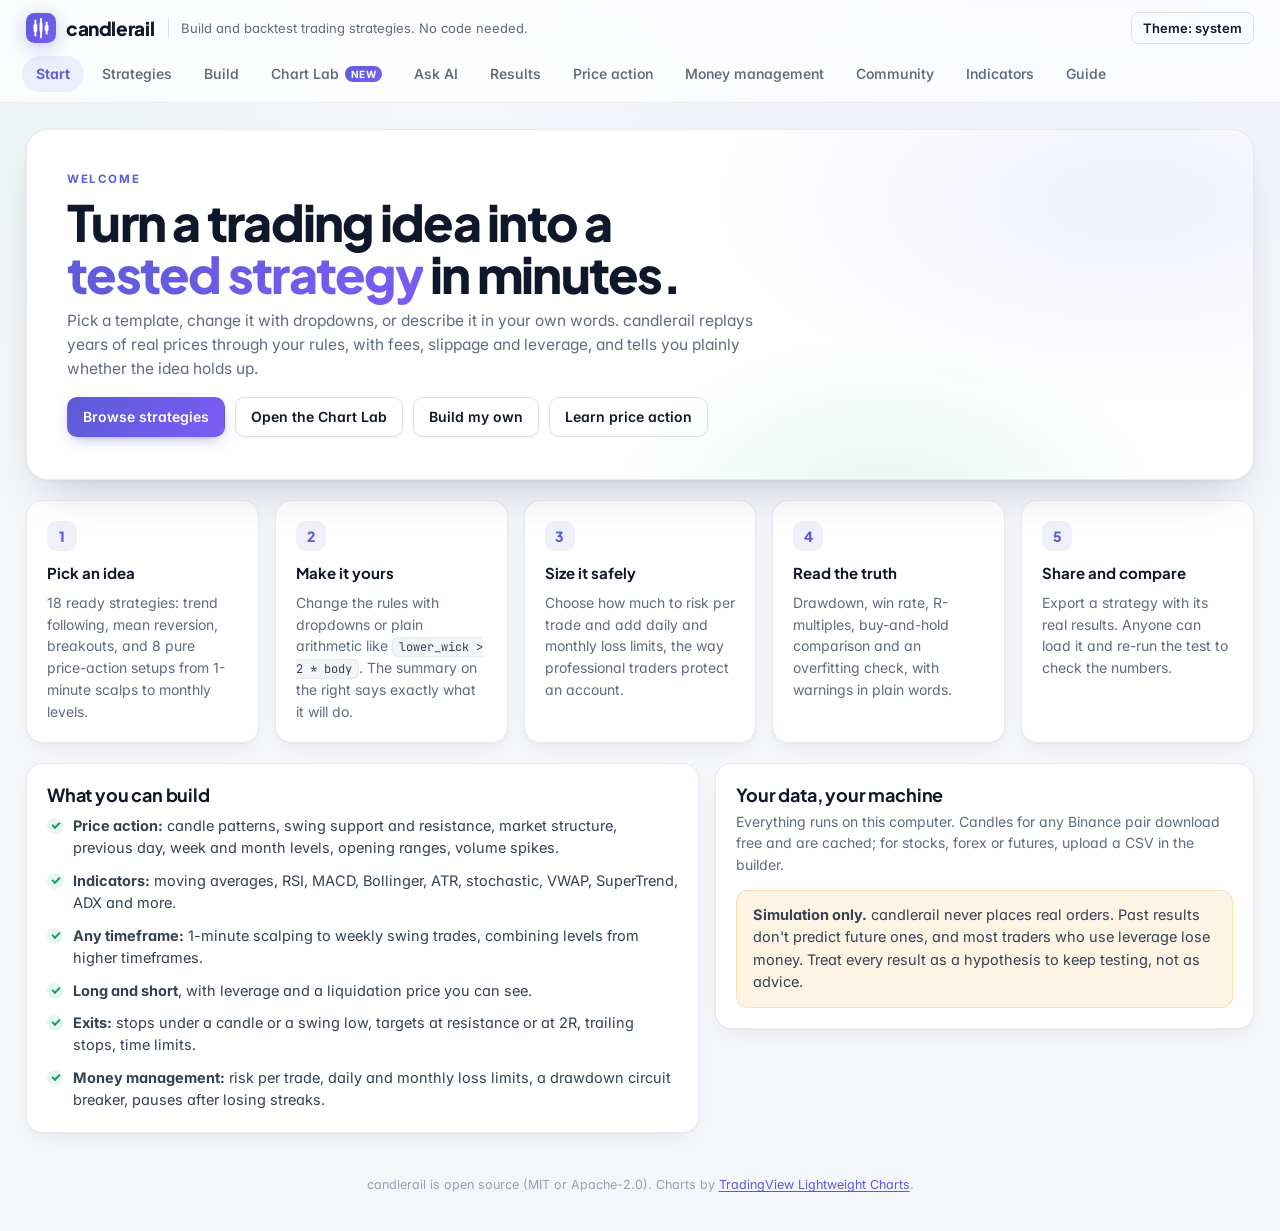
==== commit 6206f3ab: "Add the Chart Lab Select 1 to 5 candles on a chart and their shape becomes rules you can switch on a" ====
--- a/ui/index.html
+++ b/ui/index.html
@@ -4,231 +4,356 @@
 <meta charset="utf-8">
 <meta name="viewport" content="width=device-width, initial-scale=1">
 <title>candlerail</title>
-<link rel="icon" href="data:image/svg+xml,%3Csvg xmlns='http://www.w3.org/2000/svg' viewBox='0 0 32 32'%3E%3Crect width='32' height='32' rx='7' fill='%230f766e'/%3E%3Cpath d='M9 8v16M9 12h-2v8h4v-8zM16 6v18M14 10h4v9h-4zM23 11v13M21 14h4v6h-4z' stroke='white' stroke-width='2' fill='none'/%3E%3C/svg%3E">
+<link rel="icon" href="data:image/svg+xml,%3Csvg xmlns='http://www.w3.org/2000/svg' viewBox='0 0 32 32'%3E%3Cdefs%3E%3ClinearGradient id='g' x1='0' y1='0' x2='1' y2='1'%3E%3Cstop offset='0' stop-color='%235b5bd6'/%3E%3Cstop offset='1' stop-color='%237c5cf5'/%3E%3C/linearGradient%3E%3C/defs%3E%3Crect width='32' height='32' rx='9' fill='url(%23g)'/%3E%3Cpath d='M10 8v16M16 6v20M22 10v12' stroke='white' stroke-width='2' stroke-linecap='round'/%3E%3Crect x='8' y='12' width='4' height='8' rx='1' fill='white'/%3E%3Crect x='14' y='10' width='4' height='10' rx='1' fill='white' fill-opacity='.55'/%3E%3Crect x='20' y='13' width='4' height='6' rx='1' fill='white'/%3E%3C/svg%3E">
 <link rel="preconnect" href="https://fonts.googleapis.com">
 <link rel="preconnect" href="https://fonts.gstatic.com" crossorigin>
-<link rel="stylesheet" href="https://fonts.googleapis.com/css2?family=Bricolage+Grotesque:opsz,wght@12..96,600..800&family=Figtree:wght@400;500;600&family=JetBrains+Mono:wght@400;500&display=swap">
+<link rel="stylesheet" href="https://fonts.googleapis.com/css2?family=Inter:wght@400;500;550;600;650;700&family=Plus+Jakarta+Sans:wght@600;700;800&family=JetBrains+Mono:wght@400;500&display=swap">
 <script src="/vendor/lightweight-charts.js"></script>
 <style>
 :root {
   color-scheme: light;
-  --bg: #f3f6f7; --surface: #ffffff; --surface2: #eef3f5; --ink: #13202b; --muted: #566877; --faint: #8b9ba6;
-  --line: #d9e2e7; --accent: #0f766e; --accent-ink: #ffffff; --accent-soft: rgba(15,118,110,.10);
-  --up: #15803d; --down: #dc2626; --up-soft: rgba(21,128,61,.11); --down-soft: rgba(220,38,38,.10);
-  --warn: #b45309; --warn-soft: rgba(180,83,9,.10);
-  --display: "Bricolage Grotesque", "Avenir Next", "Segoe UI", sans-serif;
-  --body: "Figtree", -apple-system, "Segoe UI", sans-serif;
-  --mono: "JetBrains Mono", ui-monospace, Menlo, monospace;
+  --bg: #f5f6fa; --bg-grad: radial-gradient(1200px 600px at 85% -10%, rgba(99,102,241,.08), transparent 60%), radial-gradient(900px 500px at -10% 10%, rgba(16,185,129,.05), transparent 60%);
+  --surface: #ffffff; --surface2: #f3f5f9; --surface3: #e9edf4; --glass: rgba(255,255,255,.78);
+  --ink: #0f172a; --ink2: #334155; --muted: #5f6b80; --faint: #95a0b3;
+  --line: #e7eaf1; --line2: #d9dee8;
+  --accent: #5b5bd6; --accent2: #7c5cf5; --accent-ink: #ffffff; --accent-soft: rgba(91,91,214,.09); --accent-line: rgba(91,91,214,.32);
+  --grad: linear-gradient(135deg, #5b5bd6 0%, #7c5cf5 100%);
+  --up: #0f9f6e; --down: #e5484d; --up-soft: rgba(15,159,110,.10); --down-soft: rgba(229,72,77,.09);
+  --warn: #b25e09; --warn-soft: rgba(245,158,11,.11);
+  --shadow-sm: 0 1px 2px rgba(15,23,42,.05);
+  --shadow: 0 1px 2px rgba(15,23,42,.04), 0 8px 24px -12px rgba(15,23,42,.12);
+  --shadow-lg: 0 2px 4px rgba(15,23,42,.04), 0 24px 48px -20px rgba(15,23,42,.22);
+  --radius: 16px; --radius-sm: 10px;
+  --display: "Plus Jakarta Sans", "Inter", system-ui, sans-serif;
+  --body: "Inter", system-ui, -apple-system, "Segoe UI", sans-serif;
+  --mono: "JetBrains Mono", ui-monospace, Menlo, Consolas, monospace;
 }
 @media (prefers-color-scheme: dark) {
   :root:not([data-theme="light"]) {
     color-scheme: dark;
-    --bg: #0c1316; --surface: #131c21; --surface2: #19252b; --ink: #e5eef2; --muted: #93a6b1; --faint: #6b7f8a;
-    --line: #25343c; --accent: #2dd4bf; --accent-ink: #062b27; --accent-soft: rgba(45,212,191,.12);
-    --up: #34d399; --down: #f87171; --up-soft: rgba(52,211,153,.12); --down-soft: rgba(248,113,113,.12);
-    --warn: #fbbf24; --warn-soft: rgba(251,191,36,.12);
+    --bg: #0a0d16; --bg-grad: radial-gradient(1200px 600px at 85% -10%, rgba(124,92,245,.13), transparent 60%), radial-gradient(900px 500px at -10% 10%, rgba(16,185,129,.06), transparent 60%);
+    --surface: #111522; --surface2: #171c2c; --surface3: #1f2538; --glass: rgba(14,18,30,.78);
+    --ink: #e9ecf5; --ink2: #c3c9d8; --muted: #9098ae; --faint: #646d84;
+    --line: #20263a; --line2: #2a3148;
+    --accent: #8b8cf9; --accent2: #a78bfa; --accent-ink: #0b0d18; --accent-soft: rgba(139,140,249,.12); --accent-line: rgba(139,140,249,.4);
+    --grad: linear-gradient(135deg, #8b8cf9 0%, #a78bfa 100%);
+    --up: #34d399; --down: #fb7185; --up-soft: rgba(52,211,153,.12); --down-soft: rgba(251,113,133,.12);
+    --warn: #fbbf24; --warn-soft: rgba(251,191,36,.10);
+    --shadow-sm: 0 1px 2px rgba(0,0,0,.3);
+    --shadow: 0 1px 2px rgba(0,0,0,.25), 0 10px 30px -14px rgba(0,0,0,.6);
+    --shadow-lg: 0 2px 6px rgba(0,0,0,.3), 0 30px 60px -24px rgba(0,0,0,.7);
   }
 }
 :root[data-theme="dark"] {
   color-scheme: dark;
-  --bg: #0c1316; --surface: #131c21; --surface2: #19252b; --ink: #e5eef2; --muted: #93a6b1; --faint: #6b7f8a;
-  --line: #25343c; --accent: #2dd4bf; --accent-ink: #062b27; --accent-soft: rgba(45,212,191,.12);
-  --up: #34d399; --down: #f87171; --up-soft: rgba(52,211,153,.12); --down-soft: rgba(248,113,113,.12);
-  --warn: #fbbf24; --warn-soft: rgba(251,191,36,.12);
+  --bg: #0a0d16; --bg-grad: radial-gradient(1200px 600px at 85% -10%, rgba(124,92,245,.13), transparent 60%), radial-gradient(900px 500px at -10% 10%, rgba(16,185,129,.06), transparent 60%);
+  --surface: #111522; --surface2: #171c2c; --surface3: #1f2538; --glass: rgba(14,18,30,.78);
+  --ink: #e9ecf5; --ink2: #c3c9d8; --muted: #9098ae; --faint: #646d84;
+  --line: #20263a; --line2: #2a3148;
+  --accent: #8b8cf9; --accent2: #a78bfa; --accent-ink: #0b0d18; --accent-soft: rgba(139,140,249,.12); --accent-line: rgba(139,140,249,.4);
+  --grad: linear-gradient(135deg, #8b8cf9 0%, #a78bfa 100%);
+  --up: #34d399; --down: #fb7185; --up-soft: rgba(52,211,153,.12); --down-soft: rgba(251,113,133,.12);
+  --warn: #fbbf24; --warn-soft: rgba(251,191,36,.10);
+  --shadow-sm: 0 1px 2px rgba(0,0,0,.3);
+  --shadow: 0 1px 2px rgba(0,0,0,.25), 0 10px 30px -14px rgba(0,0,0,.6);
+  --shadow-lg: 0 2px 6px rgba(0,0,0,.3), 0 30px 60px -24px rgba(0,0,0,.7);
 }
 * { box-sizing: border-box; }
 [hidden] { display: none !important; }
 html, body { margin: 0; }
-body { background: var(--bg); color: var(--ink); font: 15px/1.5 var(--body); }
+body { background: var(--bg); background-image: var(--bg-grad); background-attachment: fixed; color: var(--ink); font: 14.5px/1.55 var(--body); font-feature-settings: "cv11", "ss01"; -webkit-font-smoothing: antialiased; -moz-osx-font-smoothing: grayscale; }
 button, input, select, textarea { font: inherit; color: inherit; }
-:focus-visible { outline: 2px solid var(--accent); outline-offset: 2px; }
-a { color: var(--accent); }
-
-header.top { position: sticky; top: 0; z-index: 10; background: var(--surface); border-bottom: 1px solid var(--line); }
-.bar { display: flex; align-items: center; gap: 14px; padding: 10px 22px; flex-wrap: wrap; }
-.brand { font: 800 21px var(--display); letter-spacing: -.02em; display: flex; align-items: center; gap: 9px; }
-.brand svg { flex: none; }
-.tag { font-size: 13px; color: var(--muted); }
+:focus-visible { outline: 2px solid var(--accent); outline-offset: 2px; border-radius: 6px; }
+a { color: var(--accent); text-decoration-thickness: 1px; text-underline-offset: 2px; }
+::selection { background: var(--accent-soft); }
+
+/* header */
+header.top { position: sticky; top: 0; z-index: 20; background: var(--glass); backdrop-filter: saturate(180%) blur(14px); -webkit-backdrop-filter: saturate(180%) blur(14px); border-bottom: 1px solid var(--line); }
+.bar { display: flex; align-items: center; gap: 14px; padding: 12px 26px 6px; flex-wrap: wrap; max-width: 1440px; margin: 0 auto; }
+.brand { font: 800 19px var(--display); letter-spacing: -.02em; display: flex; align-items: center; gap: 10px; }
+.brand svg { flex: none; filter: drop-shadow(0 4px 10px rgba(91,91,214,.35)); }
+.tag { font-size: 13px; color: var(--muted); padding-left: 12px; border-left: 1px solid var(--line2); }
+@media (max-width: 760px) { .tag { display: none; } }
 .spacer { flex: 1; }
-nav.tabs { display: flex; gap: 2px; padding: 0 16px; overflow-x: auto; scrollbar-width: none; }
-nav.tabs button { background: none; border: 0; border-bottom: 2px solid transparent; padding: 9px 13px 10px; cursor: pointer; color: var(--muted); font-weight: 600; white-space: nowrap; }
-nav.tabs button[aria-selected="true"] { color: var(--ink); border-bottom-color: var(--accent); }
-
-main { max-width: 1320px; margin: 0 auto; padding: 22px; }
-@media (max-width: 760px) { main { padding: 14px 16px; } .bar { padding: 10px 16px; } }
-section.tab { display: grid; gap: 18px; }
-h1 { font: 800 30px/1.1 var(--display); letter-spacing: -.02em; margin: 0; text-wrap: balance; }
-h2 { font: 700 19px/1.2 var(--display); margin: 0 0 4px; }
-h3 { font: 700 15px var(--display); margin: 0 0 6px; }
-.lede { color: var(--muted); max-width: 70ch; margin: 6px 0 0; }
-.panel { background: var(--surface); border: 1px solid var(--line); border-radius: 14px; padding: 18px; min-width: 0; }
-.panel > .sub { color: var(--muted); font-size: 14px; margin: 0 0 12px; }
-.grid { display: grid; gap: 14px; }
-.cards { grid-template-columns: repeat(auto-fill, minmax(280px, 1fr)); }
+nav.tabs { display: flex; gap: 4px; padding: 6px 22px 10px; overflow-x: auto; scrollbar-width: none; max-width: 1440px; margin: 0 auto; }
+nav.tabs::-webkit-scrollbar { display: none; }
+nav.tabs button { background: none; border: 0; border-radius: 999px; padding: 7px 14px; cursor: pointer; color: var(--muted); font-weight: 550; font-size: 14px; white-space: nowrap; transition: background .15s, color .15s; display: inline-flex; align-items: center; gap: 6px; }
+nav.tabs button:hover { color: var(--ink); background: var(--surface2); }
+nav.tabs button[aria-selected="true"] { color: var(--accent); background: var(--accent-soft); font-weight: 650; }
+.badge { font: 700 10px/1 var(--body); letter-spacing: .04em; text-transform: uppercase; background: var(--grad); color: #fff; border-radius: 999px; padding: 3px 6px; }
+
+main { max-width: 1440px; margin: 0 auto; padding: 26px 26px 10px; }
+@media (max-width: 760px) { main { padding: 16px 16px 8px; } .bar { padding: 10px 16px 4px; } nav.tabs { padding: 4px 12px 8px; } }
+section.tab { display: grid; gap: 20px; animation: fade .25s ease; }
+@keyframes fade { from { opacity: 0; transform: translateY(4px); } to { opacity: 1; transform: none; } }
+@media (prefers-reduced-motion: reduce) { section.tab { animation: none; } }
+h1 { font: 800 30px/1.12 var(--display); letter-spacing: -.025em; margin: 0; text-wrap: balance; }
+h2 { font: 700 18px/1.25 var(--display); letter-spacing: -.01em; margin: 0 0 4px; }
+h3 { font: 700 15px/1.3 var(--display); margin: 0 0 6px; }
+.lede { color: var(--muted); max-width: 72ch; margin: 8px 0 0; font-size: 15.5px; }
+.panel { background: var(--surface); border: 1px solid var(--line); border-radius: var(--radius); padding: 20px; min-width: 0; box-shadow: var(--shadow); }
+.panel > .sub { color: var(--muted); font-size: 14px; margin: 0 0 14px; }
+.grid { display: grid; gap: 16px; }
+.cards { grid-template-columns: repeat(auto-fill, minmax(290px, 1fr)); }
 .two { grid-template-columns: minmax(0, 1.25fr) minmax(0, 1fr); align-items: start; }
 @media (max-width: 1000px) { .two { grid-template-columns: 1fr; } }
 
-.btn { border: 1px solid var(--line); background: var(--surface2); border-radius: 9px; padding: 8px 14px; cursor: pointer; font-weight: 600; font-size: 14px; }
-.btn:hover { border-color: var(--accent); }
-.btn.primary { background: var(--accent); border-color: var(--accent); color: var(--accent-ink); }
-.btn.small { padding: 4px 9px; font-size: 13px; }
-.btn.ghost { background: transparent; }
-.btn:disabled { opacity: .55; cursor: wait; }
-
-.card { display: flex; flex-direction: column; gap: 8px; }
-.card .cat { font: 500 11.5px var(--mono); text-transform: uppercase; letter-spacing: .08em; color: var(--accent); }
+/* buttons */
+.btn { border: 1px solid var(--line2); background: var(--surface); border-radius: var(--radius-sm); padding: 8px 15px; cursor: pointer; font-weight: 600; font-size: 14px; box-shadow: var(--shadow-sm); transition: border-color .15s, background .15s, transform .1s, box-shadow .15s; display: inline-flex; align-items: center; gap: 7px; white-space: nowrap; text-decoration: none; color: var(--ink); }
+.btn:hover { border-color: var(--accent-line); background: var(--surface2); }
+.btn:active { transform: translateY(1px); }
+.btn.primary { background: var(--grad); border-color: transparent; color: #fff; box-shadow: 0 1px 2px rgba(0,0,0,.08), 0 6px 16px -6px rgba(91,91,214,.55); }
+.btn.primary:hover { filter: brightness(1.06); }
+:root[data-theme="dark"] .btn.primary { color: #0b0d18; }
+@media (prefers-color-scheme: dark) { :root:not([data-theme="light"]) .btn.primary { color: #0b0d18; } }
+.btn.small { padding: 5px 11px; font-size: 13px; border-radius: 8px; }
+.btn.ghost { background: transparent; box-shadow: none; }
+.btn:disabled { opacity: .5; cursor: not-allowed; }
+
+.card { display: flex; flex-direction: column; gap: 8px; transition: box-shadow .2s, transform .2s, border-color .2s; }
+.card:hover { box-shadow: var(--shadow-lg); border-color: var(--line2); }
+.card .cat { font: 650 11px var(--body); text-transform: uppercase; letter-spacing: .09em; color: var(--accent); }
 .card p { margin: 0; color: var(--muted); font-size: 14px; }
-.card .actions { display: flex; gap: 8px; margin-top: auto; padding-top: 6px; }
+.card .actions { display: flex; gap: 8px; margin-top: auto; padding-top: 8px; flex-wrap: wrap; }
 .card details { font-size: 13.5px; color: var(--muted); }
-.card details summary { cursor: pointer; color: var(--ink); font-weight: 600; }
+.card details summary { cursor: pointer; color: var(--ink2); font-weight: 600; }
 .card details b { color: var(--ink); }
 
 /* forms */
 .form { display: grid; gap: 16px; }
 .row { display: flex; gap: 10px; flex-wrap: wrap; align-items: end; }
-label.f { display: grid; gap: 4px; font-size: 12.5px; color: var(--muted); font-weight: 600; }
+label.f { display: grid; gap: 5px; font-size: 12.5px; color: var(--muted); font-weight: 550; }
 input[type=text], input[type=number], input[type=date], select, textarea {
-  background: var(--surface2); border: 1px solid var(--line); border-radius: 8px; padding: 7px 9px; font-size: 14px; min-width: 0;
-}
-input[type=number] { width: 92px; }
+  background: var(--surface); border: 1px solid var(--line2); border-radius: 9px; padding: 7px 10px; font-size: 14px; min-width: 0; box-shadow: var(--shadow-sm); transition: border-color .15s, box-shadow .15s;
+}
+input:focus, select:focus, textarea:focus { outline: none; border-color: var(--accent); box-shadow: 0 0 0 3px var(--accent-soft); }
+input:disabled { background: var(--surface2); color: var(--faint); }
+input[type=number] { width: 92px; font-variant-numeric: tabular-nums; }
+input[type=checkbox], input[type=radio] { accent-color: var(--accent); width: 15px; height: 15px; }
+input[type=range] { accent-color: var(--accent); }
 input.w-sym { width: 130px; text-transform: uppercase; }
-textarea { width: 100%; font: 13px/1.5 var(--mono); resize: vertical; }
-fieldset { border: 1px solid var(--line); border-radius: 12px; padding: 12px 14px 14px; margin: 0; min-width: 0; }
-legend { font: 700 14px var(--display); padding: 0 6px; }
-.hint { font-size: 12.5px; color: var(--faint); margin: 6px 0 0; }
-.ind-row, .rule-row { display: flex; gap: 8px; align-items: center; flex-wrap: wrap; padding: 7px 0; border-bottom: 1px dashed var(--line); }
+textarea { width: 100%; font: 12.5px/1.55 var(--mono); resize: vertical; }
+fieldset { border: 1px solid var(--line); border-radius: var(--radius); padding: 14px 16px 16px; margin: 0; min-width: 0; background: var(--surface); box-shadow: var(--shadow); }
+legend { font: 700 14px var(--display); padding: 3px 10px; background: var(--surface); border: 1px solid var(--line); border-radius: 999px; }
+.hint { font-size: 12.5px; color: var(--faint); margin: 8px 0 0; }
+.ind-row, .rule-row { display: flex; gap: 8px; align-items: center; flex-wrap: wrap; padding: 8px 0; border-bottom: 1px dashed var(--line); }
 .ind-row:last-of-type, .rule-row:last-of-type { border-bottom: 0; }
-.ind-row input.id { width: 110px; font-family: var(--mono); }
-.ind-row .p { display: inline-flex; gap: 4px; align-items: center; font-size: 12.5px; color: var(--muted); }
-.ind-row .p input { width: 70px; }
-.rule-row select.ref { max-width: 190px; }
-.rule-row .ago { width: 58px; }
+.ind-row input.id { width: 110px; font-family: var(--mono); font-size: 13px; }
+.ind-row .p { display: inline-flex; gap: 5px; align-items: center; font-size: 12.5px; color: var(--muted); }
+.ind-row .p input { width: 72px; }
+.rule-row select.ref { max-width: 200px; }
+.rule-row .ago { width: 60px; }
 .rule-row .agol { font-size: 12px; color: var(--faint); }
-.x { border: 0; background: none; color: var(--faint); cursor: pointer; font-size: 18px; line-height: 1; padding: 2px 6px; }
-.x:hover { color: var(--down); }
-.group-head { display: flex; gap: 8px; align-items: center; margin-bottom: 4px; font-size: 14px; }
-.toggle { display: inline-flex; align-items: center; gap: 7px; font-weight: 600; }
-
-.explain { background: var(--accent-soft); border-radius: 12px; padding: 14px 16px; }
+.x { border: 0; background: none; color: var(--faint); cursor: pointer; font-size: 18px; line-height: 1; padding: 3px 7px; border-radius: 6px; }
+.x:hover { color: var(--down); background: var(--down-soft); }
+.group-head { display: flex; gap: 8px; align-items: center; margin-bottom: 4px; font-size: 14px; flex-wrap: wrap; }
+.toggle { display: inline-flex; align-items: center; gap: 8px; font-weight: 600; cursor: pointer; }
+
+.explain { background: var(--accent-soft); border: 1px solid var(--accent-line); border-radius: 12px; padding: 14px 16px; color: var(--ink2); }
 .explain p { margin: 0 0 8px; } .explain p:last-child { margin: 0; }
-.errors { background: var(--down-soft); border-radius: 12px; padding: 12px 16px; color: var(--ink); }
+.errors { background: var(--down-soft); border: 1px solid rgba(229,72,77,.25); border-radius: 12px; padding: 12px 16px; color: var(--ink); }
 .errors ul { margin: 6px 0 0; padding-left: 18px; font-size: 14px; }
 .okmsg { color: var(--up); font-weight: 600; font-size: 14px; }
-.warnbox { background: var(--warn-soft); border-radius: 12px; padding: 12px 16px; }
+.warnbox { background: var(--warn-soft); border: 1px solid rgba(245,158,11,.25); border-radius: 12px; padding: 13px 16px; color: var(--ink2); }
 .warnbox ul { margin: 6px 0 0; padding-left: 18px; }
 .warnbox li { margin: 4px 0; }
-.sticky { position: sticky; top: 108px; display: grid; gap: 14px; }
+.sticky { position: sticky; top: 120px; display: grid; gap: 16px; }
 
 /* results */
-.kpis { display: grid; grid-template-columns: repeat(auto-fill, minmax(165px, 1fr)); gap: 12px; }
-.kpi { background: var(--surface); border: 1px solid var(--line); border-radius: 12px; padding: 12px 14px; }
-.kpi .l { font-size: 12.5px; color: var(--muted); }
-.kpi .v { font: 500 22px var(--mono); margin-top: 2px; white-space: nowrap; }
-.kpi .h { font-size: 12px; color: var(--faint); }
+.kpis { display: grid; grid-template-columns: repeat(auto-fill, minmax(170px, 1fr)); gap: 12px; }
+.kpi { background: var(--surface); border: 1px solid var(--line); border-radius: 14px; padding: 14px 16px; box-shadow: var(--shadow); }
+.kpi .l { font-size: 12.5px; color: var(--muted); font-weight: 550; }
+.kpi .v { font: 700 23px/1.2 var(--display); letter-spacing: -.02em; margin-top: 4px; white-space: nowrap; font-variant-numeric: tabular-nums; }
+.kpi .h { font-size: 12px; color: var(--faint); margin-top: 2px; }
 .up { color: var(--up); } .down { color: var(--down); }
-.chart { width: 100%; height: 440px; }
+.chart { width: 100%; height: 460px; }
 .chart.small { height: 170px; }
 .chart.eq { height: 230px; }
-.legend { display: flex; flex-wrap: wrap; gap: 6px 14px; font-size: 12.5px; color: var(--muted); margin: 0 0 8px; }
-.legend label { display: inline-flex; gap: 5px; align-items: center; cursor: pointer; }
+.legend { display: flex; flex-wrap: wrap; gap: 6px 14px; font-size: 12.5px; color: var(--muted); margin: 0 0 10px; }
+.legend label { display: inline-flex; gap: 6px; align-items: center; cursor: pointer; }
 .legend i { width: 12px; height: 3px; border-radius: 2px; display: inline-block; }
 .tw { overflow-x: auto; }
-table { border-collapse: collapse; width: 100%; font-size: 13.5px; }
-th { position: sticky; top: 0; background: var(--surface); text-align: left; font: 600 11.5px var(--mono); letter-spacing: .05em; text-transform: uppercase; color: var(--muted); padding: 7px 9px; border-bottom: 1px solid var(--line); white-space: nowrap; }
-td { padding: 7px 9px; border-bottom: 1px solid var(--line); white-space: nowrap; }
-td.n, th.n { text-align: right; font-family: var(--mono); font-variant-numeric: tabular-nums; }
-.pill { font: 600 11px var(--mono); padding: 2px 7px; border-radius: 5px; text-transform: uppercase; }
+table { border-collapse: collapse; width: 100%; font-size: 13.5px; font-variant-numeric: tabular-nums; }
+th { position: sticky; top: 0; background: var(--surface); text-align: left; font: 650 11px var(--body); letter-spacing: .07em; text-transform: uppercase; color: var(--faint); padding: 9px 10px; border-bottom: 1px solid var(--line); white-space: nowrap; }
+td { padding: 9px 10px; border-bottom: 1px solid var(--line); white-space: nowrap; }
+tbody tr { transition: background .12s; }
+tbody tr:hover { background: var(--surface2); }
+td.n, th.n { text-align: right; }
+.pill { font: 700 10.5px var(--body); letter-spacing: .05em; padding: 3px 8px; border-radius: 999px; text-transform: uppercase; }
 .pill.long { background: var(--up-soft); color: var(--up); } .pill.short { background: var(--down-soft); color: var(--down); }
 .seg { display: grid; grid-template-columns: 1fr 1fr; gap: 12px; }
 @media (max-width: 700px) { .seg { grid-template-columns: 1fr; } }
-.seg div { background: var(--surface2); border-radius: 10px; padding: 10px 12px; font-size: 14px; }
-.empty { color: var(--faint); padding: 30px 0; text-align: center; }
-.steps { counter-reset: s; display: grid; gap: 14px; }
+.seg div { background: var(--surface2); border-radius: 12px; padding: 12px 14px; font-size: 14px; }
+.empty { color: var(--faint); padding: 34px 0; text-align: center; }
+.steps { counter-reset: s; display: grid; gap: 16px; }
 .step { display: grid; grid-template-columns: 34px 1fr; gap: 12px; }
-.step::before { counter-increment: s; content: counter(s); width: 30px; height: 30px; border-radius: 50%; background: var(--accent); color: var(--accent-ink); display: grid; place-items: center; font: 700 14px var(--display); }
-.prose { max-width: 74ch; }
+.step::before { counter-increment: s; content: counter(s); width: 30px; height: 30px; border-radius: 50%; background: var(--grad); color: #fff; display: grid; place-items: center; font: 700 14px var(--display); }
+.prose { max-width: 76ch; }
 .prose p { margin: 0 0 10px; }
 .gloss { display: grid; grid-template-columns: repeat(auto-fill, minmax(290px, 1fr)); gap: 12px; }
-.gloss div { background: var(--surface2); border-radius: 10px; padding: 12px 14px; font-size: 14px; }
-.gloss b { display: block; font-family: var(--display); margin-bottom: 3px; }
-code, .code { font-family: var(--mono); font-size: 12.5px; background: var(--surface2); border: 1px solid var(--line); border-radius: 5px; padding: 1px 5px; }
-.spinner { display: inline-block; width: 14px; height: 14px; border: 2px solid var(--line); border-top-color: var(--accent); border-radius: 50%; animation: spin .8s linear infinite; vertical-align: -2px; }
+.gloss div { background: var(--surface2); border-radius: 12px; padding: 12px 14px; font-size: 14px; color: var(--muted); }
+.gloss b { display: block; font-family: var(--display); margin-bottom: 3px; color: var(--ink); }
+code, .code { font-family: var(--mono); font-size: 12px; background: var(--surface2); border: 1px solid var(--line); border-radius: 6px; padding: 1px 6px; color: var(--ink2); }
+.spinner { display: inline-block; width: 14px; height: 14px; border: 2px solid rgba(255,255,255,.4); border-top-color: currentColor; border-radius: 50%; animation: spin .8s linear infinite; vertical-align: -2px; }
 @keyframes spin { to { transform: rotate(360deg); } }
 @media (prefers-reduced-motion: reduce) { .spinner { animation: none; } }
-.foot { color: var(--faint); font-size: 12.5px; text-align: center; padding: 26px 0 10px; }
+.foot { color: var(--faint); font-size: 12.5px; text-align: center; padding: 30px 0 14px; }
 
 /* start */
-.eyebrow { font: 600 12px var(--mono); text-transform: uppercase; letter-spacing: .12em; color: var(--accent); margin-bottom: 8px; }
-.hero { background: linear-gradient(135deg, var(--accent-soft), transparent 70%), var(--surface); border: 1px solid var(--line); border-radius: 18px; padding: 34px 32px; position: relative; overflow: hidden; }
-.hero-art { position: absolute; right: 36px; top: 50%; transform: translateY(-50%); width: 360px; opacity: .9; pointer-events: none; }
+.eyebrow { font: 700 11.5px var(--body); text-transform: uppercase; letter-spacing: .14em; color: var(--accent); margin-bottom: 10px; }
+.hero { background: var(--surface); border: 1px solid var(--line); border-radius: 22px; padding: 42px 40px; position: relative; overflow: hidden; box-shadow: var(--shadow-lg); }
+.hero::before { content: ""; position: absolute; inset: 0; background: radial-gradient(600px 300px at 90% 20%, var(--accent-soft), transparent 70%), radial-gradient(400px 260px at 70% 110%, var(--up-soft), transparent 70%); pointer-events: none; }
+.hero-art { position: absolute; right: 44px; top: 50%; transform: translateY(-50%); width: 380px; pointer-events: none; }
 .hero-art svg { width: 100%; height: auto; }
 @media (max-width: 1300px) { .hero-art { display: none; } }
-.hero > div:not(.hero-art) { position: relative; z-index: 1; max-width: 760px; }
-h1.big { font-size: clamp(30px, 4.4vw, 46px); }
-@media (max-width: 760px) { .hero { padding: 24px 18px; } }
+.hero > div:not(.hero-art) { position: relative; z-index: 1; max-width: 740px; }
+h1.big { font-size: clamp(32px, 4.4vw, 50px); letter-spacing: -.035em; line-height: 1.05; }
+h1.big em { font-style: normal; background: var(--grad); -webkit-background-clip: text; background-clip: text; color: transparent; }
+@media (max-width: 760px) { .hero { padding: 26px 20px; } }
 .path { grid-template-columns: repeat(auto-fit, minmax(210px, 1fr)); }
-.pathcard { text-align: left; cursor: pointer; display: grid; gap: 4px; align-content: start; font: inherit; color: inherit; transition: border-color .15s, transform .15s; }
-.pathcard:hover { border-color: var(--accent); transform: translateY(-2px); }
+.pathcard { text-align: left; cursor: pointer; display: grid; gap: 4px; align-content: start; font: inherit; color: inherit; transition: border-color .2s, transform .2s, box-shadow .2s; }
+.pathcard:hover { border-color: var(--accent-line); transform: translateY(-3px); box-shadow: var(--shadow-lg); }
 .pathcard p { margin: 0; color: var(--muted); font-size: 14px; }
-@media (prefers-reduced-motion: reduce) { .pathcard { transition: none; } .pathcard:hover { transform: none; } }
-.num { width: 28px; height: 28px; border-radius: 50%; background: var(--accent-soft); color: var(--accent); display: grid; place-items: center; font: 700 14px var(--display); margin-bottom: 6px; }
-.ticks { list-style: none; padding: 0; margin: 8px 0 0; display: grid; gap: 9px; font-size: 14.5px; }
-.ticks li { padding-left: 24px; position: relative; }
-.ticks li::before { content: ""; position: absolute; left: 3px; top: 7px; width: 10px; height: 5px; border-left: 2px solid var(--accent); border-bottom: 2px solid var(--accent); transform: rotate(-45deg); }
+@media (prefers-reduced-motion: reduce) { .pathcard, .card { transition: none; } .pathcard:hover { transform: none; } }
+.num { width: 30px; height: 30px; border-radius: 10px; background: var(--accent-soft); color: var(--accent); display: grid; place-items: center; font: 800 14px var(--display); margin-bottom: 8px; }
+.ticks { list-style: none; padding: 0; margin: 8px 0 0; display: grid; gap: 10px; font-size: 14.5px; color: var(--ink2); }
+.ticks li { padding-left: 26px; position: relative; }
+.ticks li::before { content: ""; position: absolute; left: 0; top: 3px; width: 16px; height: 16px; border-radius: 50%; background: var(--up-soft); }
+.ticks li::after { content: ""; position: absolute; left: 5px; top: 7px; width: 6px; height: 3px; border-left: 2px solid var(--up); border-bottom: 2px solid var(--up); transform: rotate(-45deg); }
 .chips { display: flex; gap: 8px; flex-wrap: wrap; }
-.chip { border: 1px solid var(--line); background: var(--surface); border-radius: 999px; padding: 6px 14px; cursor: pointer; font-weight: 600; font-size: 13.5px; color: var(--muted); }
-.chip.on { background: var(--accent); border-color: var(--accent); color: var(--accent-ink); }
+.chip { border: 1px solid var(--line2); background: var(--surface); border-radius: 999px; padding: 6px 14px; cursor: pointer; font-weight: 600; font-size: 13.5px; color: var(--muted); box-shadow: var(--shadow-sm); transition: all .15s; }
+.chip:hover { color: var(--ink); border-color: var(--accent-line); }
+.chip.on { background: var(--accent-soft); border-color: var(--accent-line); color: var(--accent); }
 
 /* price action */
-.anatomy svg { width: 100%; max-width: 360px; height: auto; display: block; margin: 0 auto; color: var(--ink); }
+.anatomy svg { width: 100%; max-width: 360px; height: auto; display: block; margin: 0 auto; color: var(--ink2); }
 .patterns { grid-template-columns: repeat(auto-fill, minmax(190px, 1fr)); }
-.pat { background: var(--surface2); border-radius: 12px; padding: 12px; display: grid; gap: 6px; align-content: start; }
+.pat { background: var(--surface2); border: 1px solid var(--line); border-radius: 14px; padding: 12px; display: grid; gap: 6px; align-content: start; transition: border-color .15s; }
+.pat:hover { border-color: var(--accent-line); }
 .pat svg { width: 100%; height: 92px; }
 .pat h3 { margin: 0; font-size: 14px; }
 .pat p { margin: 0; font-size: 13px; color: var(--muted); }
-.pat .side { font: 600 10.5px var(--mono); text-transform: uppercase; letter-spacing: .06em; }
-.four { grid-template-columns: repeat(auto-fit, minmax(220px, 1fr)); margin-top: 10px; }
-.qcard { border: 1px solid var(--line); border-radius: 12px; padding: 14px; display: grid; gap: 4px; align-content: start; }
-.qcard p { margin: 0 0 6px; color: var(--muted); font-size: 14px; }
+.pat .side { font: 700 10.5px var(--body); text-transform: uppercase; letter-spacing: .08em; }
+.four { grid-template-columns: repeat(auto-fit, minmax(220px, 1fr)); margin-top: 12px; }
+.qcard { border: 1px solid var(--line); border-radius: 14px; padding: 16px; display: grid; gap: 4px; align-content: start; background: var(--surface2); }
+.qcard p { margin: 0 0 8px; color: var(--muted); font-size: 14px; }
 .qcard code { justify-self: start; white-space: nowrap; }
-.example { margin-top: 16px; background: var(--accent-soft); border-radius: 14px; padding: 16px; display: grid; gap: 12px; }
+.example { margin-top: 18px; background: var(--accent-soft); border: 1px solid var(--accent-line); border-radius: 16px; padding: 18px; display: grid; gap: 12px; }
 .example > div { min-width: 0; }
 .example p { margin: 0 0 10px; color: var(--muted); max-width: 80ch; }
-.code-block { background: var(--surface); border: 1px solid var(--line); border-radius: 10px; padding: 12px 14px; font: 12.5px/1.55 var(--mono); overflow-x: auto; margin: 0; max-height: 360px; }
+.code-block { background: var(--surface); border: 1px solid var(--line); border-radius: 12px; padding: 14px 16px; font: 12.5px/1.6 var(--mono); overflow-x: auto; margin: 0; max-height: 360px; color: var(--ink2); }
 table.recipes td, table.wrap td { white-space: normal; vertical-align: top; }
 table.recipes td:first-child { color: var(--muted); }
-input.w-expr { width: 170px; font-family: var(--mono); }
-.rule-row input.expr { width: 210px; font-family: var(--mono); }
+input.w-expr { width: 170px; font-family: var(--mono); font-size: 13px; }
+.rule-row input.expr { width: 210px; font-family: var(--mono); font-size: 13px; }
+.cta-lab { display: flex; gap: 18px; align-items: center; flex-wrap: wrap; background: var(--grad); color: #fff; border-radius: var(--radius); padding: 20px 22px; box-shadow: 0 16px 40px -18px rgba(91,91,214,.6); }
+.cta-lab h2 { color: #fff; } .cta-lab p { margin: 0; opacity: .9; max-width: 70ch; }
+.cta-lab .btn { background: #fff; color: #3b3bb5; border: 0; margin-left: auto; }
 
 /* money */
 .calc-out { margin-top: 14px; display: grid; grid-template-columns: repeat(auto-fill, minmax(150px, 1fr)); gap: 10px; }
-.calc-out div { background: var(--surface2); border-radius: 10px; padding: 10px 12px; }
-.calc-out b { display: block; font: 500 19px var(--mono); }
+.calc-out div { background: var(--surface2); border-radius: 12px; padding: 11px 13px; }
+.calc-out b { display: block; font: 700 19px var(--display); letter-spacing: -.01em; font-variant-numeric: tabular-nums; }
 .calc-out span { font-size: 12.5px; color: var(--muted); }
 .calc-out .wide { grid-column: 1 / -1; font-size: 13.5px; color: var(--muted); }
 .mc { margin-top: 14px; display: grid; grid-template-columns: minmax(0, 1.6fr) minmax(0, 1fr); gap: 14px; align-items: start; }
 @media (max-width: 900px) { .mc { grid-template-columns: 1fr; } }
-.mc svg { width: 100%; height: auto; background: var(--surface2); border-radius: 10px; }
-.methods { grid-template-columns: repeat(auto-fill, minmax(280px, 1fr)); margin-top: 8px; }
-.method { border: 1px solid var(--line); border-radius: 12px; padding: 14px; }
+.mc svg { width: 100%; height: auto; background: var(--surface2); border-radius: 12px; }
+.methods { grid-template-columns: repeat(auto-fill, minmax(280px, 1fr)); margin-top: 10px; }
+.method { border: 1px solid var(--line); border-radius: 14px; padding: 16px; background: var(--surface2); }
 .method p { margin: 0 0 8px; font-size: 14px; color: var(--muted); }
-.method .how { margin: 0; font-size: 13px; color: var(--ink); border-top: 1px dashed var(--line); padding-top: 8px; }
+.method .how { margin: 0; font-size: 13px; color: var(--ink2); border-top: 1px dashed var(--line2); padding-top: 8px; }
 
 /* community */
 .share-card .stats { display: grid; grid-template-columns: repeat(3, 1fr); gap: 8px; }
-.share-card .stats div { background: var(--surface2); border-radius: 8px; padding: 7px 9px; }
-.share-card .stats b { display: block; font: 500 14px var(--mono); white-space: nowrap; }
-#cm-list { grid-template-columns: repeat(auto-fill, minmax(340px, 1fr)); }
+.share-card .stats div { background: var(--surface2); border-radius: 10px; padding: 8px 10px; }
+.share-card .stats b { display: block; font: 700 14.5px var(--display); white-space: nowrap; font-variant-numeric: tabular-nums; }
 .share-card .stats span { font-size: 11.5px; color: var(--muted); }
 .share-card .by { font-size: 13px; color: var(--faint); }
-.verify { border-radius: 12px; padding: 12px 16px; background: var(--accent-soft); font-size: 14px; }
-.verify.bad { background: var(--warn-soft); }
+#cm-list { grid-template-columns: repeat(auto-fill, minmax(340px, 1fr)); }
+.verify { border-radius: 12px; padding: 12px 16px; background: var(--up-soft); border: 1px solid rgba(15,159,110,.25); font-size: 14px; }
+.verify.bad { background: var(--warn-soft); border-color: rgba(245,158,11,.25); }
+
+/* segmented control */
+.segc { display: inline-flex; background: var(--surface2); border: 1px solid var(--line); border-radius: 11px; padding: 3px; gap: 2px; flex-wrap: wrap; }
+.segc button { border: 0; background: none; padding: 5px 11px; border-radius: 8px; font-size: 13px; font-weight: 600; color: var(--muted); cursor: pointer; white-space: nowrap; display: inline-flex; align-items: center; gap: 6px; }
+.segc button:hover:not(:disabled) { color: var(--ink); }
+.segc button.on { background: var(--surface); color: var(--ink); box-shadow: 0 1px 3px rgba(15,23,42,.12); }
+.segc button:disabled { opacity: .35; cursor: not-allowed; }
+.segc svg { width: 15px; height: 15px; }
+
+/* chart lab */
+.lab-bar { display: flex; gap: 12px 16px; align-items: center; flex-wrap: wrap; padding: 12px 14px; }
+.lab-bar .grp { display: flex; gap: 8px; align-items: center; }
+.lab-bar .lbl { font-size: 12px; color: var(--faint); font-weight: 600; text-transform: uppercase; letter-spacing: .06em; }
+.lab-grid { display: grid; grid-template-columns: minmax(0, 1fr) 400px; gap: 16px; align-items: start; }
+@media (max-width: 1150px) { .lab-grid { grid-template-columns: 1fr; } }
+.lab-main { padding: 0; overflow: hidden; }
+@media (min-width: 1151px) and (min-height: 820px) { .lab-main { position: sticky; top: 112px; } }
+.lab-tools { display: flex; gap: 10px 14px; align-items: center; flex-wrap: wrap; padding: 12px 14px; border-bottom: 1px solid var(--line); }
+.lab-tools .opt { display: inline-flex; align-items: center; gap: 6px; font-size: 13px; color: var(--muted); font-weight: 550; cursor: pointer; }
+.lab-tools select { padding: 4px 8px; font-size: 13px; }
+.lab-tools input[type=number] { width: 52px; padding: 4px 6px; font-size: 13px; }
+.lab-chart-wrap { position: relative; height: 580px; }
+@media (max-width: 760px) { .lab-chart-wrap { height: 440px; } }
+#lab-chart { position: absolute; inset: 0; }
+.lab-chart-wrap.tool-select, .lab-chart-wrap.tool-mark, .lab-chart-wrap.tool-level { cursor: crosshair; }
+.sel-box { position: absolute; top: 0; bottom: 26px; background: var(--accent-soft); border-left: 2px solid var(--accent); border-right: 2px solid var(--accent); pointer-events: none; z-index: 3; }
+.sel-box span { position: absolute; top: 8px; left: 50%; transform: translateX(-50%); background: var(--grad); color: #fff; font: 700 11px var(--body); padding: 3px 8px; border-radius: 999px; white-space: nowrap; }
+.lab-hint { position: absolute; left: 12px; top: 10px; z-index: 4; background: var(--glass); backdrop-filter: blur(8px); border: 1px solid var(--line); border-radius: 10px; padding: 6px 10px; font-size: 12.5px; color: var(--ink2); box-shadow: var(--shadow-sm); pointer-events: none; max-width: calc(100% - 100px); }
+.lab-empty { position: absolute; inset: 0; display: grid; place-items: center; z-index: 5; background: var(--surface); color: var(--muted); text-align: center; padding: 20px; }
+.lab-foot { display: flex; gap: 8px 18px; flex-wrap: wrap; padding: 10px 14px; border-top: 1px solid var(--line); font-size: 12.5px; color: var(--muted); align-items: center; }
+.lab-foot i { display: inline-block; width: 10px; height: 10px; border-radius: 3px; margin-right: 5px; vertical-align: -1px; }
+.lab-side { display: grid; gap: 14px; }
+.stepc { padding: 16px 18px; }
+.stepc .sh { display: flex; align-items: center; gap: 10px; margin-bottom: 10px; }
+.stepc .sh .num { margin: 0; width: 26px; height: 26px; font-size: 13px; border-radius: 8px; }
+.stepc .sh h2 { margin: 0; font-size: 15.5px; }
+.stepc .sh .spacer + * { margin-left: auto; }
+.stepc.dim { opacity: .55; pointer-events: none; }
+.empty-state { border: 1.5px dashed var(--line2); border-radius: 12px; padding: 16px; text-align: center; color: var(--muted); font-size: 13.5px; }
+.empty-state b { color: var(--ink); }
+.kbd { font: 600 11px var(--mono); border: 1px solid var(--line2); border-bottom-width: 2px; border-radius: 5px; padding: 0 5px; background: var(--surface); color: var(--ink2); }
+.pick { display: grid; grid-template-columns: 110px 1fr; gap: 12px; align-items: center; }
+.pick svg { width: 100%; height: 86px; background: var(--surface2); border-radius: 10px; }
+.pick p { margin: 0; font-size: 13.5px; color: var(--ink2); }
+.named { display: flex; gap: 6px; flex-wrap: wrap; margin-top: 8px; }
+.named span { font: 650 11.5px var(--body); background: var(--accent-soft); color: var(--accent); border-radius: 999px; padding: 3px 9px; }
+.rl { display: grid; gap: 2px; max-height: 330px; overflow-y: auto; margin: 0 -6px; padding: 0 6px; }
+.rl label { display: grid; grid-template-columns: 18px 1fr auto; gap: 8px; align-items: start; padding: 6px 8px; border-radius: 9px; cursor: pointer; font-size: 13.5px; color: var(--ink2); }
+.rl label:hover { background: var(--surface2); }
+.rl label input { margin-top: 2px; }
+.rl label code { font-size: 11px; color: var(--muted); justify-self: end; white-space: nowrap; max-width: 150px; overflow: hidden; text-overflow: ellipsis; }
+.rl .grp-t { font: 700 11px var(--body); text-transform: uppercase; letter-spacing: .08em; color: var(--faint); padding: 10px 8px 4px; }
+.rl .x { padding: 0 4px; font-size: 15px; }
+.addrule { display: flex; gap: 6px; margin-top: 8px; }
+.addrule input { flex: 1; font-family: var(--mono); font-size: 12.5px; }
+.stat-grid { display: grid; grid-template-columns: repeat(3, 1fr); gap: 8px; }
+.stat-grid div { background: var(--surface2); border-radius: 10px; padding: 8px 10px; }
+.stat-grid b { display: block; font: 700 16px var(--display); font-variant-numeric: tabular-nums; letter-spacing: -.01em; }
+.stat-grid span { font-size: 11.5px; color: var(--muted); }
+.bigcount { display: flex; align-items: baseline; gap: 8px; margin-bottom: 10px; }
+.bigcount b { font: 800 30px var(--display); letter-spacing: -.03em; background: var(--grad); -webkit-background-clip: text; background-clip: text; color: transparent; }
+.bigcount span { color: var(--muted); font-size: 13.5px; }
+.path-svg { width: 100%; height: auto; display: block; background: var(--surface2); border-radius: 10px; margin-top: 10px; }
+.optrow { display: grid; grid-template-columns: 76px 1fr; gap: 8px; align-items: center; margin-bottom: 8px; font-size: 13px; color: var(--muted); font-weight: 550; }
+.tf-table td, .tf-table th { padding: 7px 8px; font-size: 13px; }
+.lab-kpis { display: grid; grid-template-columns: repeat(3, 1fr); gap: 8px; margin-top: 12px; }
+.lab-kpis div { border: 1px solid var(--line); border-radius: 10px; padding: 8px 10px; }
+.lab-kpis b { display: block; font: 700 16px var(--display); font-variant-numeric: tabular-nums; }
+.lab-kpis span { font-size: 11.5px; color: var(--muted); }
+.lv { display: flex; align-items: center; gap: 8px; padding: 5px 0; font-size: 13.5px; }
+.lv i { width: 14px; height: 3px; border-radius: 2px; background: var(--accent2); }
+.lv b { font-variant-numeric: tabular-nums; }
+.saved { display: grid; gap: 6px; }
+.saved div { display: flex; align-items: center; gap: 8px; background: var(--surface2); border-radius: 9px; padding: 6px 8px 6px 12px; font-size: 13.5px; }
+.saved div span { flex: 1; overflow: hidden; text-overflow: ellipsis; white-space: nowrap; }
 </style>
 </head>
 <body>
 <header class="top">
   <div class="bar">
-    <div class="brand"><svg width="26" height="26" viewBox="0 0 32 32" aria-hidden="true"><rect width="32" height="32" rx="7" fill="var(--accent)"/><path d="M9 8v16M16 6v18M23 11v13" stroke="var(--accent-ink)" stroke-width="2"/><rect x="7" y="12" width="4" height="8" fill="var(--accent-ink)"/><rect x="14" y="10" width="4" height="9" fill="none" stroke="var(--accent-ink)" stroke-width="2"/><rect x="21" y="14" width="4" height="6" fill="var(--accent-ink)"/></svg>candlerail</div>
+    <div class="brand"><svg width="30" height="30" viewBox="0 0 32 32" aria-hidden="true"><defs><linearGradient id="brandg" x1="0" y1="0" x2="1" y2="1"><stop offset="0" stop-color="#5b5bd6"/><stop offset="1" stop-color="#7c5cf5"/></linearGradient></defs><rect width="32" height="32" rx="9" fill="url(#brandg)"/><path d="M10 8v16M16 6v20M22 10v12" stroke="#fff" stroke-width="2" stroke-linecap="round"/><rect x="8" y="12" width="4" height="8" rx="1" fill="#fff"/><rect x="14" y="10" width="4" height="10" rx="1" fill="#fff" fill-opacity=".55"/><rect x="20" y="13" width="4" height="6" rx="1" fill="#fff"/></svg>candlerail</div>
     <span class="tag">Build and backtest trading strategies. No code needed.</span>
     <span class="spacer"></span>
     <button class="btn ghost small" id="theme">Theme: system</button>
@@ -237,6 +362,7 @@
     <button data-tab="start" aria-selected="true">Start</button>
     <button data-tab="strategies" aria-selected="false">Strategies</button>
     <button data-tab="build" aria-selected="false">Build</button>
+    <button data-tab="lab" aria-selected="false">Chart Lab <span class="badge">New</span></button>
     <button data-tab="ai" aria-selected="false">Ask AI</button>
     <button data-tab="results" aria-selected="false">Results</button>
     <button data-tab="pa" aria-selected="false">Price action</button>
@@ -254,9 +380,9 @@
     <div class="hero-art" id="hero-art" aria-hidden="true"></div>
     <div>
       <div class="eyebrow">Welcome</div>
-      <h1 class="big">Turn a trading idea into a tested strategy in minutes.</h1>
+      <h1 class="big">Turn a trading idea into a <em>tested strategy</em> in minutes.</h1>
       <p class="lede">Pick a template, change it with dropdowns, or describe it in your own words. candlerail replays years of real prices through your rules, with fees, slippage and leverage, and tells you plainly whether the idea holds up.</p>
-      <div class="row" style="margin-top:16px"><button class="btn primary" data-go="strategies">Browse strategies</button><button class="btn" data-go="build">Build my own</button><button class="btn ghost" data-go="pa">Learn price action</button></div>
+      <div class="row" style="margin-top:16px"><button class="btn primary" data-go="strategies">Browse strategies</button><button class="btn" data-go="lab">Open the Chart Lab</button><button class="btn" data-go="build">Build my own</button><button class="btn ghost" data-go="pa">Learn price action</button></div>
     </div>
   </div>
   <div class="grid path">
@@ -400,6 +526,107 @@
   </div>
 </section>
 
+<!-- CHART LAB -->
+<section class="tab" id="t-lab" hidden>
+  <div class="row" style="justify-content:space-between;align-items:end">
+    <div>
+      <div class="eyebrow">Chart Lab</div>
+      <h1>Find a setup on the chart, then test it</h1>
+      <p class="lede">Drag across the candles you like and the lab turns their shape into rules. It marks every time the same thing happened, shows what price did next, and backtests it on any market and timeframe.</p>
+    </div>
+    <div class="row"><button class="btn small ghost" id="lab-help-btn">How it works</button></div>
+  </div>
+
+  <div class="panel" id="lab-help" hidden>
+    <div class="grid four" style="margin:0">
+      <div class="qcard"><span class="num">1</span><h3>Load a chart</h3><p>Any Binance pair, any timeframe from 1 minute to 1 week, any period. Or open a CSV of your own candles.</p></div>
+      <div class="qcard"><span class="num">2</span><h3>Pick candles</h3><p>Choose <b>Select</b> (<span class="kbd">S</span>) and drag across 1 to 5 candles. Their shape becomes rules you can switch on and off.</p></div>
+      <div class="qcard"><span class="num">3</span><h3>Add context</h3><p>Require support or resistance, the trend, yesterday's range, a volume spike, or a level you drew (<span class="kbd">L</span>).</p></div>
+      <div class="qcard"><span class="num">4</span><h3>Test it everywhere</h3><p>See every match and what followed, backtest with a stop and target, then re-test on other timeframes and coins.</p></div>
+    </div>
+    <p class="hint">Mark swing highs and lows yourself with <b>Mark swings</b> (<span class="kbd">M</span>), and the lab finds the swing setting that sees the chart the way you do. <span class="kbd">V</span> returns to moving the chart, <span class="kbd">Esc</span> clears the selection.</p>
+  </div>
+
+  <div class="panel lab-bar">
+    <div class="grp"><span class="lbl">Market</span><input type="text" id="lab-symbol" class="w-sym" value="BTCUSDT" list="lab-symbols" spellcheck="false"><datalist id="lab-symbols"><option>BTCUSDT</option><option>ETHUSDT</option><option>SOLUSDT</option><option>BNBUSDT</option><option>XRPUSDT</option><option>DOGEUSDT</option><option>ADAUSDT</option><option>AVAXUSDT</option><option>LINKUSDT</option></datalist></div>
+    <div class="grp"><span class="lbl">Timeframe</span><div class="segc" id="lab-tf"></div></div>
+    <div class="grp"><span class="lbl">Period</span><div class="segc" id="lab-range"></div></div>
+    <span class="spacer"></span>
+    <label class="btn small ghost" title="Use candles from a CSV file">CSV<input type="file" id="lab-csv" accept=".csv,text/csv" hidden></label>
+    <button class="btn primary" id="lab-load">Load chart</button>
+  </div>
+
+  <div class="lab-grid">
+    <div class="panel lab-main">
+      <div class="lab-tools">
+        <div class="segc" id="lab-tool">
+          <button data-tool="move" class="on" title="Move and zoom the chart (V)"><svg viewBox="0 0 24 24" fill="none" stroke="currentColor" stroke-width="2" stroke-linecap="round"><path d="M12 3v18M3 12h18M12 3l-3 3M12 3l3 3M12 21l-3-3M12 21l3-3M3 12l3-3M3 12l3 3M21 12l-3-3M21 12l-3 3"/></svg>Move</button>
+          <button data-tool="select" title="Drag across candles to use as a setup (S)"><svg viewBox="0 0 24 24" fill="none" stroke="currentColor" stroke-width="2"><rect x="4" y="5" width="16" height="14" rx="2" stroke-dasharray="3 2"/><path d="M9 9v6M15 8v8"/></svg>Select candles</button>
+          <button data-tool="mark" title="Click candles to mark swing highs and lows (M)"><svg viewBox="0 0 24 24" fill="none" stroke="currentColor" stroke-width="2" stroke-linecap="round" stroke-linejoin="round"><path d="M3 17l5-8 4 5 4-9 5 10"/></svg>Mark swings</button>
+          <button data-tool="level" title="Click to draw a horizontal level; drag to move it (L)"><svg viewBox="0 0 24 24" fill="none" stroke="currentColor" stroke-width="2" stroke-linecap="round"><path d="M3 12h18"/><circle cx="7" cy="12" r="2"/></svg>Draw level</button>
+        </div>
+        <label class="opt"><input type="checkbox" id="lab-zz" checked> Swings</label>
+        <label class="opt" title="How many candles on each side a swing must stand out from">left <input type="number" id="lab-left" value="3" min="1" max="20"> right <input type="number" id="lab-right" value="3" min="1" max="20"></label>
+        <label class="opt">Levels <select id="lab-period"><option value="">none</option><option value="1440" selected>previous day</option><option value="10080">previous week</option><option value="43200">previous month</option></select></label>
+        <label class="opt">Pattern <select id="lab-pattern"><option value="">none</option></select></label>
+        <label class="opt"><input type="checkbox" id="lab-vol" checked> Volume</label>
+      </div>
+      <div class="lab-chart-wrap" id="lab-wrap">
+        <div id="lab-chart"></div>
+        <div class="sel-box" id="lab-sel" hidden><span></span></div>
+        <div class="lab-hint" id="lab-hint"></div>
+        <div class="lab-empty" id="lab-empty"><div><div class="num" style="margin:0 auto 10px">1</div><b>Load a chart to begin</b><br><span class="hint">Pick a market, timeframe and period above.</span></div></div>
+      </div>
+      <div class="lab-foot" id="lab-foot"></div>
+    </div>
+
+    <aside class="lab-side">
+      <div class="panel stepc" id="lab-s1">
+        <div class="sh"><span class="num">1</span><h2>Your setup</h2><span class="spacer"></span><button class="btn small ghost" id="lab-clear" hidden>Clear</button></div>
+        <div id="lab-pick"><div class="empty-state">Choose <b>Select candles</b> and drag across <b>1 to 5 candles</b> on the chart: a rejection wick, an engulfing, a breakout candle, anything you'd trade.</div></div>
+      </div>
+      <div class="panel stepc dim" id="lab-s2">
+        <div class="sh"><span class="num">2</span><h2>Rules</h2><span class="spacer"></span><div class="segc" id="lab-dir"><button data-dir="long" class="on">Long</button><button data-dir="short">Short</button></div></div>
+        <div class="rl" id="lab-rules"></div>
+        <div class="addrule"><input type="text" id="lab-add" placeholder="add a rule, e.g. close > 1.01 * high[1]" spellcheck="false"><button class="btn small" id="lab-add-btn">Add</button></div>
+        <p class="hint" id="lab-add-err" style="color:var(--down)"></p>
+      </div>
+      <div class="panel stepc dim" id="lab-s3">
+        <div class="sh"><span class="num">3</span><h2>Every time it happened</h2></div>
+        <div class="bigcount"><b id="lab-count">0</b><span id="lab-count-sub">matches</span><span class="spacer"></span><button class="btn small" id="lab-prev" title="Previous match">‹</button><button class="btn small" id="lab-next" title="Next match">›</button></div>
+        <div class="optrow"><span>After</span><div class="row" style="align-items:center;gap:8px"><input type="range" id="lab-h" min="1" max="60" value="10" style="flex:1"><b id="lab-h-v" style="min-width:74px;text-align:right">10 candles</b></div></div>
+        <div class="stat-grid" id="lab-stats"></div>
+        <div id="lab-path"></div>
+        <p class="hint">Measured from the next candle's open, as a real trade would enter. No stops or costs here; the backtest below adds them.</p>
+      </div>
+      <div class="panel stepc dim" id="lab-s4">
+        <div class="sh"><span class="num">4</span><h2>Trade it</h2></div>
+        <div class="optrow"><span>Stop</span><div class="segc" id="lab-stop"><button data-v="setup" class="on" title="Just beyond the lowest (or highest) candle of the setup">Setup</button><button data-v="candle" title="Just beyond the signal candle">Signal</button><button data-v="atr" title="1.5 × the 14-candle ATR from the entry">1.5 ATR</button></div></div>
+        <div class="optrow"><span>Target</span><div class="segc" id="lab-target"><button data-v="1">1R</button><button data-v="2" class="on">2R</button><button data-v="3">3R</button><button data-v="swing">Next swing</button></div></div>
+        <p class="hint" id="lab-stop-hint" style="margin:-2px 0 8px"></p>
+        <div class="optrow"><span>Time limit</span><div class="row" style="align-items:center;gap:8px"><input type="number" id="lab-maxbars" value="24" min="1"><span class="hint" style="margin:0">candles</span></div></div>
+        <div class="row" style="margin-top:6px"><button class="btn primary" id="lab-bt">Backtest</button><button class="btn" id="lab-tfs">All timeframes</button><button class="btn" id="lab-coins">Other coins</button></div>
+        <div id="lab-bt-out"></div>
+        <div id="lab-cmp"></div>
+        <div class="row" style="margin-top:12px"><button class="btn small" id="lab-open">Open in builder</button><button class="btn small" id="lab-copy">Copy JSON</button><button class="btn small" id="lab-save">Save setup</button></div>
+        <details style="margin-top:10px"><summary class="hint" style="cursor:pointer;margin:0">Strategy file</summary><pre class="code-block" id="lab-json" style="margin-top:8px;max-height:260px"></pre></details>
+      </div>
+      <div class="panel stepc" id="lab-marks" hidden>
+        <div class="sh"><h2>Your swing marks</h2><span class="spacer"></span><button class="btn small ghost" id="lab-marks-clear">Clear</button></div>
+        <p id="lab-marks-out" style="margin:0;font-size:13.5px;color:var(--ink2)"></p>
+      </div>
+      <div class="panel stepc" id="lab-levels" hidden>
+        <div class="sh"><h2>Your levels</h2></div>
+        <div id="lab-levels-list"></div>
+      </div>
+      <div class="panel stepc" id="lab-saved-box" hidden>
+        <div class="sh"><h2>Saved setups</h2></div>
+        <div class="saved" id="lab-saved"></div>
+      </div>
+    </aside>
+  </div>
+</section>
+
 <!-- AI -->
 <section class="tab" id="t-ai" hidden>
   <div>
@@ -442,6 +669,10 @@
     <div class="eyebrow">Price action</div>
     <h1>Trade what the candles say</h1>
     <p class="lede">Price action trading reads raw price, with no indicators. Where are buyers and sellers defending (support and resistance)? Which way is the market stepping (structure)? What did this candle just show (its shape)? Every rule below is plain price, so you can build any setup you'd spot on a chart.</p>
+  </div>
+  <div class="cta-lab">
+    <div><h2>Try it on a real chart</h2><p>In the Chart Lab you select candles you like, mark swings and draw levels. It turns what you see into rules, shows every time it happened and what came next, and backtests it on any timeframe.</p></div>
+    <button class="btn" data-go="lab">Open the Chart Lab →</button>
   </div>
   <div class="grid two">
     <div class="panel">
@@ -782,9 +1013,10 @@
   $("theme").textContent = "Theme: " + theme;
   try { localStorage.setItem("candlerail-theme", theme); } catch (e) {}
   if (LAST) drawCharts(LAST);
+  if (window.labTheme) window.labTheme();
 }
 $("theme").onclick = () => { theme = THEMES[(THEMES.indexOf(theme) + 1) % 3]; applyTheme(); };
-matchMedia("(prefers-color-scheme: dark)").addEventListener("change", () => LAST && drawCharts(LAST));
+matchMedia("(prefers-color-scheme: dark)").addEventListener("change", () => { if (LAST) drawCharts(LAST); if (window.labTheme) window.labTheme(); });
 function show(tab) {
   activeTab = tab;
   document.querySelectorAll("nav.tabs button").forEach(b => {
@@ -793,6 +1025,7 @@
   });
   document.querySelectorAll("section.tab").forEach(s => s.hidden = s.id !== "t-" + tab);
   if (tab === "results" && LAST) requestAnimationFrame(() => drawCharts(LAST));
+  if (tab === "lab" && window.labShown) window.labShown();
   window.scrollTo({ top: 0 });
 }
 document.querySelectorAll("nav.tabs button").forEach(b => b.onclick = () => show(b.dataset.tab));
@@ -1182,7 +1415,7 @@
   $("r-trades").innerHTML = tr.length ? `<thead><tr><th>Entry (UTC)</th><th>Side</th><th class="n">Entry</th><th class="n">Exit</th><th>Exit (UTC)</th><th>Why it closed</th><th class="n">Bars</th><th class="n">PnL</th><th class="n">R</th><th class="n">On margin</th></tr></thead><tbody>` +
     tr.slice(0, 500).map(t => `<tr><td>${dt(t.entry_ts)}</td><td><span class="pill ${t.side}">${t.side}</span></td><td class="n">${fmt(t.entry_price, 4)}</td><td class="n">${fmt(t.exit_price, 4)}</td><td>${dt(t.exit_ts)}</td><td>${REASON[t.reason] || t.reason}</td><td class="n">${t.bars}</td><td class="n ${t.pnl >= 0 ? "up" : "down"}">${money(t.pnl)}</td><td class="n">${rmul(t.r_multiple)}</td><td class="n">${pct(t.return_on_margin_pct)}</td></tr>`).join("") + `</tbody>` + (tr.length > 500 ? `<tfoot><tr><td colspan="10" class="hint">Showing the latest 500 of ${tr.length} trades.</td></tr></tfoot>` : "")
     : `<tbody><tr><td class="empty">No trades in this period.</td></tr></tbody>`;
-  const colors = ["#2563eb", "#d97706", "#7c3aed", "#db2777", "#0891b2", "#65a30d", "#dc2626"];
+  const colors = ["#6366f1", "#f59e0b", "#06b6d4", "#ec4899", "#8b5cf6", "#84cc16", "#f97316"];
   $("r-legend").innerHTML = rep.indicators.map((s, i) => `<label><input type="checkbox" data-s="${i}" ${s.overlay && s.output !== "middle" ? "checked" : ""}><i style="background:${colors[i % colors.length]}"></i>${esc(s.id)}${s.output !== "value" ? "." + esc(s.output) : ""} <span class="hint">${s.overlay ? "" : "(lower pane)"}</span></label>`).join("");
   $("r-legend").querySelectorAll("input").forEach(c => c.onchange = () => drawCharts(LAST));
   drawCharts(r);
@@ -1193,9 +1426,10 @@
   if (activeTab !== "results") return;
   charts.forEach(c => c.remove()); charts = [];
   const rep = r.report;
-  const base = { autoSize: true, layout: { background: { color: css("--surface") }, textColor: css("--muted"), fontFamily: "JetBrains Mono, monospace", fontSize: 11 },
-    grid: { vertLines: { color: css("--line") }, horzLines: { color: css("--line") } }, rightPriceScale: { borderColor: css("--line") },
-    timeScale: { borderColor: css("--line"), timeVisible: true, minBarSpacing: 0.01 }, crosshair: { mode: 0 } };
+  const base = { autoSize: true, layout: { background: { color: css("--surface") }, textColor: css("--muted"), fontFamily: "Inter, system-ui, sans-serif", fontSize: 11 },
+    grid: { vertLines: { visible: false }, horzLines: { color: css("--line") } }, rightPriceScale: { borderVisible: false },
+    timeScale: { borderVisible: false, timeVisible: true, minBarSpacing: 0.01 },
+    crosshair: { mode: 0, vertLine: { labelBackgroundColor: css("--accent") }, horzLine: { labelBackgroundColor: css("--accent") } } };
   const t = ms => Math.floor(ms / 1000);
   const price = LightweightCharts.createChart($("c-price"), base); charts.push(price);
   const cs = price.addCandlestickSeries({ upColor: css("--up"), downColor: css("--down"), wickUpColor: css("--up"), wickDownColor: css("--down"), borderVisible: false });
@@ -1209,7 +1443,7 @@
   }
   markers.sort((a, b) => a.time - b.time);
   cs.setMarkers(markers);
-  const colors = ["#2563eb", "#d97706", "#7c3aed", "#db2777", "#0891b2", "#65a30d", "#dc2626"];
+  const colors = ["#6366f1", "#f59e0b", "#06b6d4", "#ec4899", "#8b5cf6", "#84cc16", "#f97316"];
   const checked = new Set([...$("r-legend").querySelectorAll("input:checked")].map(c => +c.dataset.s));
   let osc = null;
   rep.indicators.forEach((s, i) => {
@@ -1225,6 +1459,8 @@
   const es = eq.addAreaSeries({ lineColor: css("--accent"), topColor: css("--accent-soft"), bottomColor: "rgba(0,0,0,0)", lineWidth: 2, priceLineVisible: false });
   es.setData(rep.equity.map(e => ({ time: t(e.ts), value: e.equity })));
   price.timeScale().fitContent(); eq.timeScale().fitContent();
+  // The pane may still be laying out when a tab opens; fit again once it has a size.
+  requestAnimationFrame(() => { if (charts.includes(price)) { price.timeScale().fitContent(); eq.timeScale().fitContent(); } });
   // Keep the panes aligned when zooming or scrolling.
   const linked = [price, osc, eq].filter(Boolean); let syncing = false;
   linked.forEach(c => c.timeScale().subscribeVisibleLogicalRangeChange(range => {
@@ -1460,5 +1696,6 @@
   loadStrategy(structuredClone(TEMPLATES.find(t => t.id === "rsi-dip-uptrend")?.strategy || TEMPLATES[0].strategy));
 })();
 </script>
+<script src="/lab.js"></script>
 </body>
 </html>
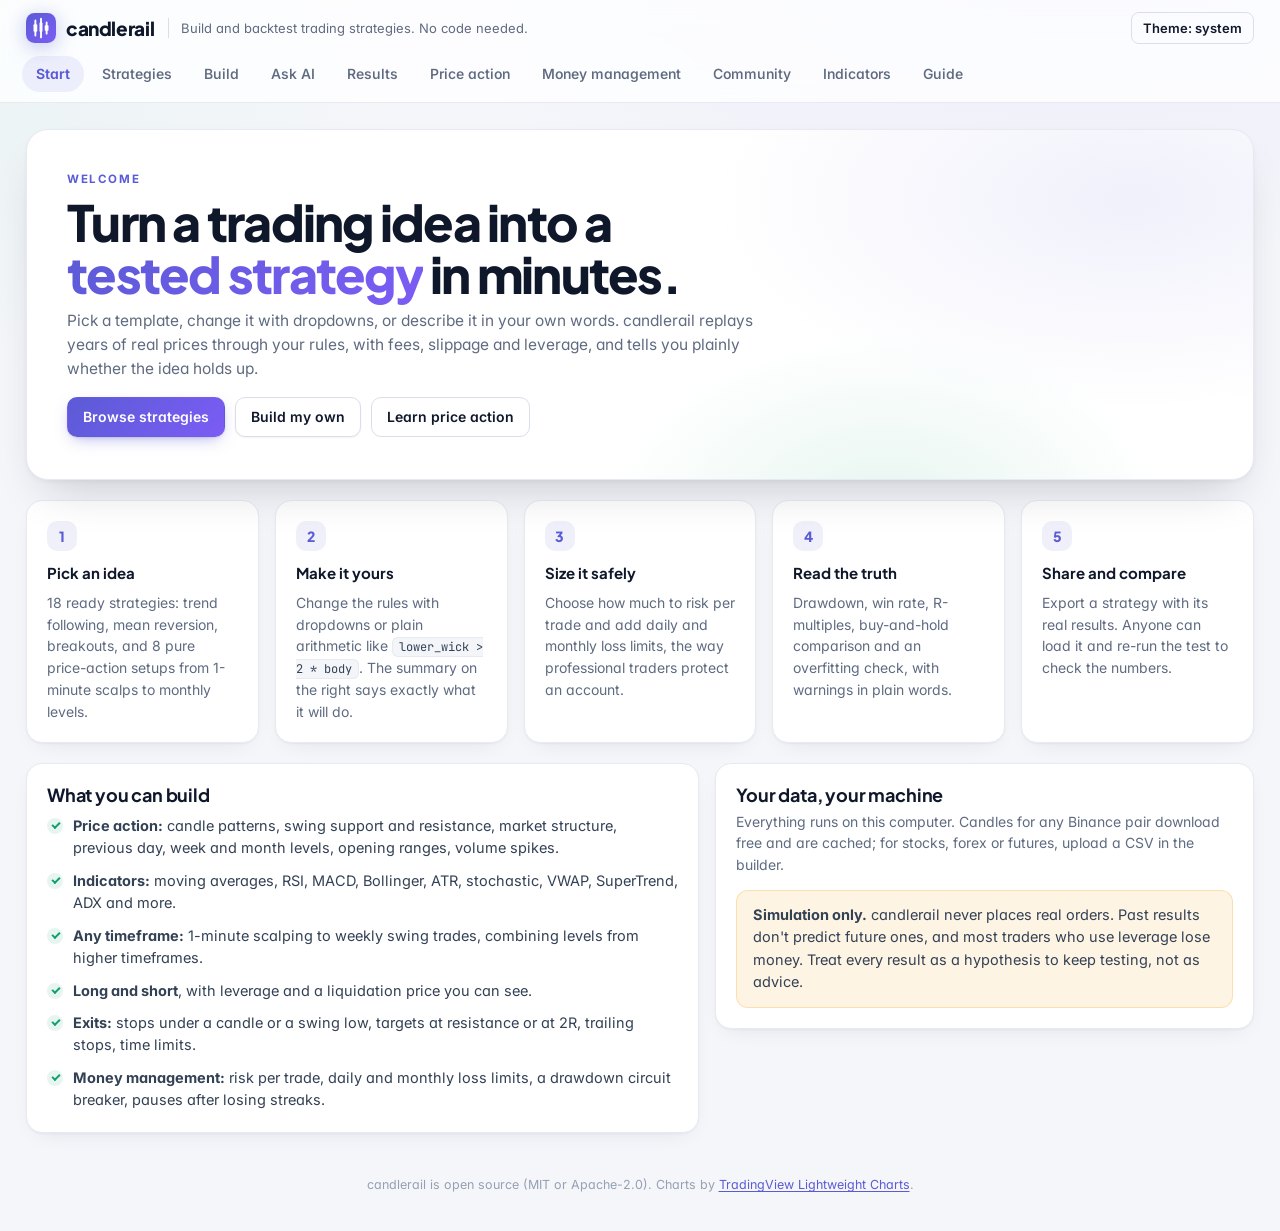
==== commit 946de21e: "Refresh the web app's look Inter for text and Plus Jakarta Sans for headings, a softer indigo palett" ====
--- a/ui/index.html
+++ b/ui/index.html
@@ -362,7 +362,6 @@
     <button data-tab="start" aria-selected="true">Start</button>
     <button data-tab="strategies" aria-selected="false">Strategies</button>
     <button data-tab="build" aria-selected="false">Build</button>
-    <button data-tab="lab" aria-selected="false">Chart Lab <span class="badge">New</span></button>
     <button data-tab="ai" aria-selected="false">Ask AI</button>
     <button data-tab="results" aria-selected="false">Results</button>
     <button data-tab="pa" aria-selected="false">Price action</button>
@@ -382,7 +381,7 @@
       <div class="eyebrow">Welcome</div>
       <h1 class="big">Turn a trading idea into a <em>tested strategy</em> in minutes.</h1>
       <p class="lede">Pick a template, change it with dropdowns, or describe it in your own words. candlerail replays years of real prices through your rules, with fees, slippage and leverage, and tells you plainly whether the idea holds up.</p>
-      <div class="row" style="margin-top:16px"><button class="btn primary" data-go="strategies">Browse strategies</button><button class="btn" data-go="lab">Open the Chart Lab</button><button class="btn" data-go="build">Build my own</button><button class="btn ghost" data-go="pa">Learn price action</button></div>
+      <div class="row" style="margin-top:16px"><button class="btn primary" data-go="strategies">Browse strategies</button><button class="btn" data-go="build">Build my own</button><button class="btn ghost" data-go="pa">Learn price action</button></div>
     </div>
   </div>
   <div class="grid path">
@@ -526,107 +525,6 @@
   </div>
 </section>
 
-<!-- CHART LAB -->
-<section class="tab" id="t-lab" hidden>
-  <div class="row" style="justify-content:space-between;align-items:end">
-    <div>
-      <div class="eyebrow">Chart Lab</div>
-      <h1>Find a setup on the chart, then test it</h1>
-      <p class="lede">Drag across the candles you like and the lab turns their shape into rules. It marks every time the same thing happened, shows what price did next, and backtests it on any market and timeframe.</p>
-    </div>
-    <div class="row"><button class="btn small ghost" id="lab-help-btn">How it works</button></div>
-  </div>
-
-  <div class="panel" id="lab-help" hidden>
-    <div class="grid four" style="margin:0">
-      <div class="qcard"><span class="num">1</span><h3>Load a chart</h3><p>Any Binance pair, any timeframe from 1 minute to 1 week, any period. Or open a CSV of your own candles.</p></div>
-      <div class="qcard"><span class="num">2</span><h3>Pick candles</h3><p>Choose <b>Select</b> (<span class="kbd">S</span>) and drag across 1 to 5 candles. Their shape becomes rules you can switch on and off.</p></div>
-      <div class="qcard"><span class="num">3</span><h3>Add context</h3><p>Require support or resistance, the trend, yesterday's range, a volume spike, or a level you drew (<span class="kbd">L</span>).</p></div>
-      <div class="qcard"><span class="num">4</span><h3>Test it everywhere</h3><p>See every match and what followed, backtest with a stop and target, then re-test on other timeframes and coins.</p></div>
-    </div>
-    <p class="hint">Mark swing highs and lows yourself with <b>Mark swings</b> (<span class="kbd">M</span>), and the lab finds the swing setting that sees the chart the way you do. <span class="kbd">V</span> returns to moving the chart, <span class="kbd">Esc</span> clears the selection.</p>
-  </div>
-
-  <div class="panel lab-bar">
-    <div class="grp"><span class="lbl">Market</span><input type="text" id="lab-symbol" class="w-sym" value="BTCUSDT" list="lab-symbols" spellcheck="false"><datalist id="lab-symbols"><option>BTCUSDT</option><option>ETHUSDT</option><option>SOLUSDT</option><option>BNBUSDT</option><option>XRPUSDT</option><option>DOGEUSDT</option><option>ADAUSDT</option><option>AVAXUSDT</option><option>LINKUSDT</option></datalist></div>
-    <div class="grp"><span class="lbl">Timeframe</span><div class="segc" id="lab-tf"></div></div>
-    <div class="grp"><span class="lbl">Period</span><div class="segc" id="lab-range"></div></div>
-    <span class="spacer"></span>
-    <label class="btn small ghost" title="Use candles from a CSV file">CSV<input type="file" id="lab-csv" accept=".csv,text/csv" hidden></label>
-    <button class="btn primary" id="lab-load">Load chart</button>
-  </div>
-
-  <div class="lab-grid">
-    <div class="panel lab-main">
-      <div class="lab-tools">
-        <div class="segc" id="lab-tool">
-          <button data-tool="move" class="on" title="Move and zoom the chart (V)"><svg viewBox="0 0 24 24" fill="none" stroke="currentColor" stroke-width="2" stroke-linecap="round"><path d="M12 3v18M3 12h18M12 3l-3 3M12 3l3 3M12 21l-3-3M12 21l3-3M3 12l3-3M3 12l3 3M21 12l-3-3M21 12l-3 3"/></svg>Move</button>
-          <button data-tool="select" title="Drag across candles to use as a setup (S)"><svg viewBox="0 0 24 24" fill="none" stroke="currentColor" stroke-width="2"><rect x="4" y="5" width="16" height="14" rx="2" stroke-dasharray="3 2"/><path d="M9 9v6M15 8v8"/></svg>Select candles</button>
-          <button data-tool="mark" title="Click candles to mark swing highs and lows (M)"><svg viewBox="0 0 24 24" fill="none" stroke="currentColor" stroke-width="2" stroke-linecap="round" stroke-linejoin="round"><path d="M3 17l5-8 4 5 4-9 5 10"/></svg>Mark swings</button>
-          <button data-tool="level" title="Click to draw a horizontal level; drag to move it (L)"><svg viewBox="0 0 24 24" fill="none" stroke="currentColor" stroke-width="2" stroke-linecap="round"><path d="M3 12h18"/><circle cx="7" cy="12" r="2"/></svg>Draw level</button>
-        </div>
-        <label class="opt"><input type="checkbox" id="lab-zz" checked> Swings</label>
-        <label class="opt" title="How many candles on each side a swing must stand out from">left <input type="number" id="lab-left" value="3" min="1" max="20"> right <input type="number" id="lab-right" value="3" min="1" max="20"></label>
-        <label class="opt">Levels <select id="lab-period"><option value="">none</option><option value="1440" selected>previous day</option><option value="10080">previous week</option><option value="43200">previous month</option></select></label>
-        <label class="opt">Pattern <select id="lab-pattern"><option value="">none</option></select></label>
-        <label class="opt"><input type="checkbox" id="lab-vol" checked> Volume</label>
-      </div>
-      <div class="lab-chart-wrap" id="lab-wrap">
-        <div id="lab-chart"></div>
-        <div class="sel-box" id="lab-sel" hidden><span></span></div>
-        <div class="lab-hint" id="lab-hint"></div>
-        <div class="lab-empty" id="lab-empty"><div><div class="num" style="margin:0 auto 10px">1</div><b>Load a chart to begin</b><br><span class="hint">Pick a market, timeframe and period above.</span></div></div>
-      </div>
-      <div class="lab-foot" id="lab-foot"></div>
-    </div>
-
-    <aside class="lab-side">
-      <div class="panel stepc" id="lab-s1">
-        <div class="sh"><span class="num">1</span><h2>Your setup</h2><span class="spacer"></span><button class="btn small ghost" id="lab-clear" hidden>Clear</button></div>
-        <div id="lab-pick"><div class="empty-state">Choose <b>Select candles</b> and drag across <b>1 to 5 candles</b> on the chart: a rejection wick, an engulfing, a breakout candle, anything you'd trade.</div></div>
-      </div>
-      <div class="panel stepc dim" id="lab-s2">
-        <div class="sh"><span class="num">2</span><h2>Rules</h2><span class="spacer"></span><div class="segc" id="lab-dir"><button data-dir="long" class="on">Long</button><button data-dir="short">Short</button></div></div>
-        <div class="rl" id="lab-rules"></div>
-        <div class="addrule"><input type="text" id="lab-add" placeholder="add a rule, e.g. close > 1.01 * high[1]" spellcheck="false"><button class="btn small" id="lab-add-btn">Add</button></div>
-        <p class="hint" id="lab-add-err" style="color:var(--down)"></p>
-      </div>
-      <div class="panel stepc dim" id="lab-s3">
-        <div class="sh"><span class="num">3</span><h2>Every time it happened</h2></div>
-        <div class="bigcount"><b id="lab-count">0</b><span id="lab-count-sub">matches</span><span class="spacer"></span><button class="btn small" id="lab-prev" title="Previous match">‹</button><button class="btn small" id="lab-next" title="Next match">›</button></div>
-        <div class="optrow"><span>After</span><div class="row" style="align-items:center;gap:8px"><input type="range" id="lab-h" min="1" max="60" value="10" style="flex:1"><b id="lab-h-v" style="min-width:74px;text-align:right">10 candles</b></div></div>
-        <div class="stat-grid" id="lab-stats"></div>
-        <div id="lab-path"></div>
-        <p class="hint">Measured from the next candle's open, as a real trade would enter. No stops or costs here; the backtest below adds them.</p>
-      </div>
-      <div class="panel stepc dim" id="lab-s4">
-        <div class="sh"><span class="num">4</span><h2>Trade it</h2></div>
-        <div class="optrow"><span>Stop</span><div class="segc" id="lab-stop"><button data-v="setup" class="on" title="Just beyond the lowest (or highest) candle of the setup">Setup</button><button data-v="candle" title="Just beyond the signal candle">Signal</button><button data-v="atr" title="1.5 × the 14-candle ATR from the entry">1.5 ATR</button></div></div>
-        <div class="optrow"><span>Target</span><div class="segc" id="lab-target"><button data-v="1">1R</button><button data-v="2" class="on">2R</button><button data-v="3">3R</button><button data-v="swing">Next swing</button></div></div>
-        <p class="hint" id="lab-stop-hint" style="margin:-2px 0 8px"></p>
-        <div class="optrow"><span>Time limit</span><div class="row" style="align-items:center;gap:8px"><input type="number" id="lab-maxbars" value="24" min="1"><span class="hint" style="margin:0">candles</span></div></div>
-        <div class="row" style="margin-top:6px"><button class="btn primary" id="lab-bt">Backtest</button><button class="btn" id="lab-tfs">All timeframes</button><button class="btn" id="lab-coins">Other coins</button></div>
-        <div id="lab-bt-out"></div>
-        <div id="lab-cmp"></div>
-        <div class="row" style="margin-top:12px"><button class="btn small" id="lab-open">Open in builder</button><button class="btn small" id="lab-copy">Copy JSON</button><button class="btn small" id="lab-save">Save setup</button></div>
-        <details style="margin-top:10px"><summary class="hint" style="cursor:pointer;margin:0">Strategy file</summary><pre class="code-block" id="lab-json" style="margin-top:8px;max-height:260px"></pre></details>
-      </div>
-      <div class="panel stepc" id="lab-marks" hidden>
-        <div class="sh"><h2>Your swing marks</h2><span class="spacer"></span><button class="btn small ghost" id="lab-marks-clear">Clear</button></div>
-        <p id="lab-marks-out" style="margin:0;font-size:13.5px;color:var(--ink2)"></p>
-      </div>
-      <div class="panel stepc" id="lab-levels" hidden>
-        <div class="sh"><h2>Your levels</h2></div>
-        <div id="lab-levels-list"></div>
-      </div>
-      <div class="panel stepc" id="lab-saved-box" hidden>
-        <div class="sh"><h2>Saved setups</h2></div>
-        <div class="saved" id="lab-saved"></div>
-      </div>
-    </aside>
-  </div>
-</section>
-
 <!-- AI -->
 <section class="tab" id="t-ai" hidden>
   <div>
@@ -669,10 +567,6 @@
     <div class="eyebrow">Price action</div>
     <h1>Trade what the candles say</h1>
     <p class="lede">Price action trading reads raw price, with no indicators. Where are buyers and sellers defending (support and resistance)? Which way is the market stepping (structure)? What did this candle just show (its shape)? Every rule below is plain price, so you can build any setup you'd spot on a chart.</p>
-  </div>
-  <div class="cta-lab">
-    <div><h2>Try it on a real chart</h2><p>In the Chart Lab you select candles you like, mark swings and draw levels. It turns what you see into rules, shows every time it happened and what came next, and backtests it on any timeframe.</p></div>
-    <button class="btn" data-go="lab">Open the Chart Lab →</button>
   </div>
   <div class="grid two">
     <div class="panel">
@@ -1696,6 +1590,5 @@
   loadStrategy(structuredClone(TEMPLATES.find(t => t.id === "rsi-dip-uptrend")?.strategy || TEMPLATES[0].strategy));
 })();
 </script>
-<script src="/lab.js"></script>
 </body>
 </html>
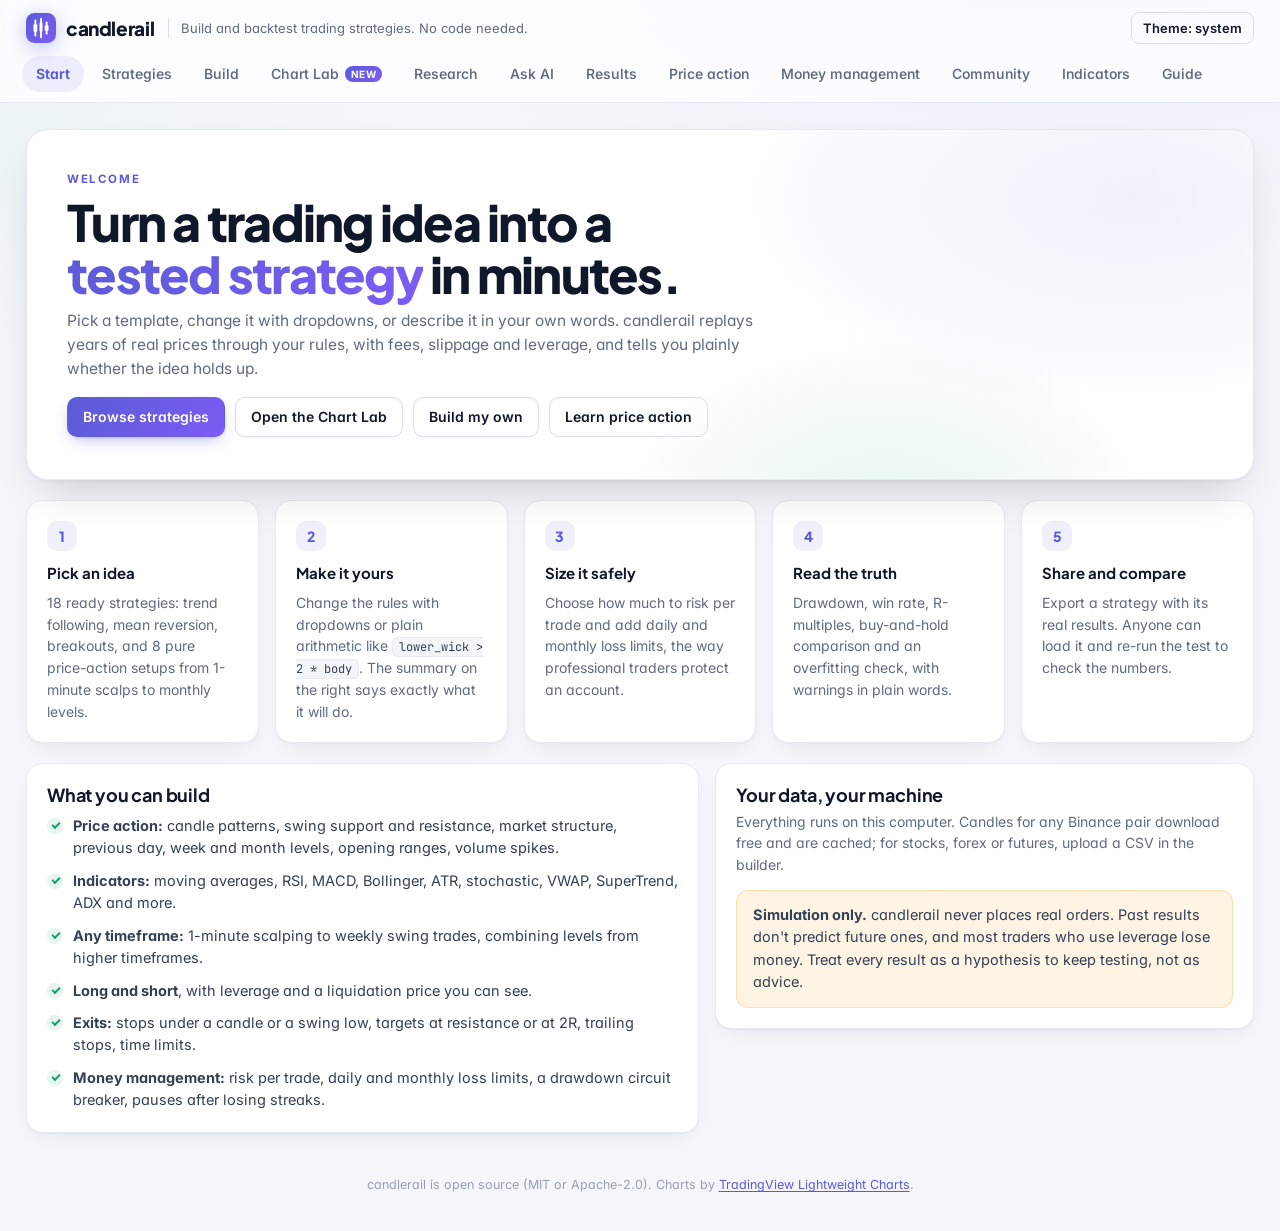
==== commit 71542aec: "Add the Research tab A verdict and a funnel of how each stage filtered the variants, what fees cost " ====
--- a/ui/index.html
+++ b/ui/index.html
@@ -348,6 +348,51 @@
 .saved { display: grid; gap: 6px; }
 .saved div { display: flex; align-items: center; gap: 8px; background: var(--surface2); border-radius: 9px; padding: 6px 8px 6px 12px; font-size: 13.5px; }
 .saved div span { flex: 1; overflow: hidden; text-overflow: ellipsis; white-space: nowrap; }
+
+/* research */
+.rs-bar { display: flex; gap: 10px 16px; flex-wrap: wrap; align-items: center; margin: 14px 0 6px; }
+.rs-bar .grp { display: flex; gap: 8px; align-items: center; }
+.rs-bar .lbl { font-size: 12px; color: var(--faint); font-weight: 600; text-transform: uppercase; letter-spacing: .06em; }
+.verdict { display: grid; grid-template-columns: auto 1fr; gap: 18px; align-items: center; border-radius: var(--radius); padding: 20px 22px; border: 1px solid; }
+.verdict.no { background: var(--warn-soft); border-color: rgba(245,158,11,.3); }
+.verdict.yes { background: var(--up-soft); border-color: rgba(15,159,110,.3); }
+.verdict .big { font: 800 44px/1 var(--display); letter-spacing: -.03em; }
+.verdict h2 { font-size: 20px; }
+.verdict p { margin: 4px 0 0; color: var(--ink2); max-width: 90ch; }
+@media (max-width: 700px) { .verdict { grid-template-columns: 1fr; } }
+.funnel { display: grid; grid-template-columns: repeat(auto-fit, minmax(190px, 1fr)); gap: 12px; align-items: stretch; }
+.fstage { position: relative; border: 1px solid var(--line); border-radius: 14px; padding: 14px 16px; background: var(--surface2); display: grid; gap: 4px; align-content: start; }
+.fstage .t { font: 700 11px var(--body); letter-spacing: .08em; text-transform: uppercase; color: var(--faint); }
+.fstage .n { font: 800 26px/1.1 var(--display); letter-spacing: -.02em; }
+.fstage p { margin: 0; font-size: 13px; color: var(--muted); }
+.fstage.bad { border-color: rgba(229,72,77,.35); background: var(--down-soft); }
+.fstage.good { border-color: rgba(15,159,110,.35); background: var(--up-soft); }
+.fstage:not(:last-child)::after { content: "→"; position: absolute; right: -12px; top: 50%; transform: translate(50%, -50%); color: var(--faint); font-size: 16px; z-index: 1; }
+@media (max-width: 900px) { .fstage:not(:last-child)::after { display: none; } }
+table.rs-fees td, table.rs-fees th { text-align: center; }
+table.rs-fees td:first-child, table.rs-fees th:first-child { text-align: left; }
+.fc { border-radius: 6px; padding: 2px 6px; font-weight: 650; }
+.fc.g { background: var(--up-soft); color: var(--up); } .fc.a { background: var(--warn-soft); color: var(--warn); } .fc.r { background: var(--down-soft); color: var(--down); }
+.heat { display: grid; gap: 3px; min-width: 520px; }
+.heat .hc { border-radius: 7px; padding: 7px 8px; font-size: 12.5px; font-variant-numeric: tabular-nums; text-align: center; font-weight: 650; }
+.heat .hh { font: 650 12px var(--body); color: var(--faint); letter-spacing: .02em; text-align: center; align-self: end; padding-bottom: 4px; }
+.heat .hl { font-size: 13px; color: var(--ink2); align-self: center; padding-right: 8px; white-space: nowrap; overflow: hidden; text-overflow: ellipsis; }
+.heat .hc small { display: block; font-weight: 500; opacity: .75; font-size: 10.5px; }
+table.rs-table th { cursor: pointer; user-select: none; }
+table.rs-table th.sorted { color: var(--accent); }
+table.rs-table tbody tr { cursor: pointer; }
+table.rs-table tbody tr.cur { background: var(--accent-soft); }
+.badge2 { font: 700 10px var(--body); letter-spacing: .05em; text-transform: uppercase; padding: 2px 7px; border-radius: 999px; }
+.badge2.sel { background: var(--accent-soft); color: var(--accent); } .badge2.surv { background: var(--up-soft); color: var(--up); }
+.rs-detail { margin-top: 16px; border: 1px solid var(--accent-line); background: var(--accent-soft); border-radius: 14px; padding: 16px 18px; display: grid; gap: 12px; }
+.trendbars { display: grid; grid-template-columns: 82px minmax(90px, 1fr) max-content; gap: 6px 10px; align-items: center; font-size: 13px; }
+.trendbars .bar { height: 12px; border-radius: 6px; background: var(--surface3); position: relative; overflow: hidden; }
+.trendbars .bar i { position: absolute; top: 0; bottom: 0; border-radius: 6px; }
+.trendbars .bar::before { content: ""; position: absolute; left: 50%; top: -2px; bottom: -2px; width: 1px; background: var(--line2); }
+.dailyrow { display: grid; grid-template-columns: minmax(0, 1fr) auto auto; gap: 4px 14px; padding: 9px 0; border-bottom: 1px dashed var(--line); align-items: baseline; font-size: 14px; }
+.dailyrow:last-child { border-bottom: 0; }
+.dailyrow b { font: 700 17px var(--display); font-variant-numeric: tabular-nums; }
+.dailyrow span { color: var(--muted); font-size: 12.5px; }
 </style>
 </head>
 <body>
@@ -362,6 +407,8 @@
     <button data-tab="start" aria-selected="true">Start</button>
     <button data-tab="strategies" aria-selected="false">Strategies</button>
     <button data-tab="build" aria-selected="false">Build</button>
+    <button data-tab="lab" aria-selected="false">Chart Lab <span class="badge">New</span></button>
+    <button data-tab="research" aria-selected="false">Research</button>
     <button data-tab="ai" aria-selected="false">Ask AI</button>
     <button data-tab="results" aria-selected="false">Results</button>
     <button data-tab="pa" aria-selected="false">Price action</button>
@@ -381,7 +428,7 @@
       <div class="eyebrow">Welcome</div>
       <h1 class="big">Turn a trading idea into a <em>tested strategy</em> in minutes.</h1>
       <p class="lede">Pick a template, change it with dropdowns, or describe it in your own words. candlerail replays years of real prices through your rules, with fees, slippage and leverage, and tells you plainly whether the idea holds up.</p>
-      <div class="row" style="margin-top:16px"><button class="btn primary" data-go="strategies">Browse strategies</button><button class="btn" data-go="build">Build my own</button><button class="btn ghost" data-go="pa">Learn price action</button></div>
+      <div class="row" style="margin-top:16px"><button class="btn primary" data-go="strategies">Browse strategies</button><button class="btn" data-go="lab">Open the Chart Lab</button><button class="btn" data-go="build">Build my own</button><button class="btn ghost" data-go="pa">Learn price action</button></div>
     </div>
   </div>
   <div class="grid path">
@@ -525,6 +572,175 @@
   </div>
 </section>
 
+<!-- CHART LAB -->
+<section class="tab" id="t-lab" hidden>
+  <div class="row" style="justify-content:space-between;align-items:end">
+    <div>
+      <div class="eyebrow">Chart Lab</div>
+      <h1>Find a setup on the chart, then test it</h1>
+      <p class="lede">Drag across the candles you like and the lab turns their shape into rules. It marks every time the same thing happened, shows what price did next, and backtests it on any market and timeframe.</p>
+    </div>
+    <div class="row"><button class="btn small ghost" id="lab-help-btn">How it works</button></div>
+  </div>
+
+  <div class="panel" id="lab-help" hidden>
+    <div class="grid four" style="margin:0">
+      <div class="qcard"><span class="num">1</span><h3>Load a chart</h3><p>Any Binance pair, any timeframe from 1 minute to 1 week, any period. Or open a CSV of your own candles.</p></div>
+      <div class="qcard"><span class="num">2</span><h3>Pick candles</h3><p>Choose <b>Select</b> (<span class="kbd">S</span>) and drag across 1 to 5 candles. Their shape becomes rules you can switch on and off.</p></div>
+      <div class="qcard"><span class="num">3</span><h3>Add context</h3><p>Require support or resistance, the trend, yesterday's range, a volume spike, or a level you drew (<span class="kbd">L</span>).</p></div>
+      <div class="qcard"><span class="num">4</span><h3>Test it everywhere</h3><p>See every match and what followed, backtest with a stop and target, then re-test on other timeframes and coins.</p></div>
+    </div>
+    <p class="hint">Mark swing highs and lows yourself with <b>Mark swings</b> (<span class="kbd">M</span>), and the lab finds the swing setting that sees the chart the way you do. <span class="kbd">V</span> returns to moving the chart, <span class="kbd">Esc</span> clears the selection.</p>
+  </div>
+
+  <div class="panel lab-bar">
+    <div class="grp"><span class="lbl">Market</span><input type="text" id="lab-symbol" class="w-sym" value="BTCUSDT" list="lab-symbols" spellcheck="false"><datalist id="lab-symbols"><option>BTCUSDT</option><option>ETHUSDT</option><option>SOLUSDT</option><option>BNBUSDT</option><option>XRPUSDT</option><option>DOGEUSDT</option><option>ADAUSDT</option><option>AVAXUSDT</option><option>LINKUSDT</option></datalist></div>
+    <div class="grp"><span class="lbl">Timeframe</span><div class="segc" id="lab-tf"></div></div>
+    <div class="grp"><span class="lbl">Period</span><div class="segc" id="lab-range"></div></div>
+    <span class="spacer"></span>
+    <label class="btn small ghost" title="Use candles from a CSV file">CSV<input type="file" id="lab-csv" accept=".csv,text/csv" hidden></label>
+    <button class="btn primary" id="lab-load">Load chart</button>
+  </div>
+
+  <div class="lab-grid">
+    <div class="panel lab-main">
+      <div class="lab-tools">
+        <div class="segc" id="lab-tool">
+          <button data-tool="move" class="on" title="Move and zoom the chart (V)"><svg viewBox="0 0 24 24" fill="none" stroke="currentColor" stroke-width="2" stroke-linecap="round"><path d="M12 3v18M3 12h18M12 3l-3 3M12 3l3 3M12 21l-3-3M12 21l3-3M3 12l3-3M3 12l3 3M21 12l-3-3M21 12l-3 3"/></svg>Move</button>
+          <button data-tool="select" title="Drag across candles to use as a setup (S)"><svg viewBox="0 0 24 24" fill="none" stroke="currentColor" stroke-width="2"><rect x="4" y="5" width="16" height="14" rx="2" stroke-dasharray="3 2"/><path d="M9 9v6M15 8v8"/></svg>Select candles</button>
+          <button data-tool="mark" title="Click candles to mark swing highs and lows (M)"><svg viewBox="0 0 24 24" fill="none" stroke="currentColor" stroke-width="2" stroke-linecap="round" stroke-linejoin="round"><path d="M3 17l5-8 4 5 4-9 5 10"/></svg>Mark swings</button>
+          <button data-tool="level" title="Click to draw a horizontal level; drag to move it (L)"><svg viewBox="0 0 24 24" fill="none" stroke="currentColor" stroke-width="2" stroke-linecap="round"><path d="M3 12h18"/><circle cx="7" cy="12" r="2"/></svg>Draw level</button>
+        </div>
+        <label class="opt"><input type="checkbox" id="lab-zz" checked> Swings</label>
+        <label class="opt" title="How many candles on each side a swing must stand out from">left <input type="number" id="lab-left" value="3" min="1" max="20"> right <input type="number" id="lab-right" value="3" min="1" max="20"></label>
+        <label class="opt">Levels <select id="lab-period"><option value="">none</option><option value="1440" selected>previous day</option><option value="10080">previous week</option><option value="43200">previous month</option></select></label>
+        <label class="opt">Pattern <select id="lab-pattern"><option value="">none</option></select></label>
+        <label class="opt"><input type="checkbox" id="lab-vol" checked> Volume</label>
+      </div>
+      <div class="lab-chart-wrap" id="lab-wrap">
+        <div id="lab-chart"></div>
+        <div class="sel-box" id="lab-sel" hidden><span></span></div>
+        <div class="lab-hint" id="lab-hint"></div>
+        <div class="lab-empty" id="lab-empty"><div><div class="num" style="margin:0 auto 10px">1</div><b>Load a chart to begin</b><br><span class="hint">Pick a market, timeframe and period above.</span></div></div>
+      </div>
+      <div class="lab-foot" id="lab-foot"></div>
+    </div>
+
+    <aside class="lab-side">
+      <div class="panel stepc" id="lab-s1">
+        <div class="sh"><span class="num">1</span><h2>Your setup</h2><span class="spacer"></span><button class="btn small ghost" id="lab-clear" hidden>Clear</button></div>
+        <div id="lab-pick"><div class="empty-state">Choose <b>Select candles</b> and drag across <b>1 to 5 candles</b> on the chart: a rejection wick, an engulfing, a breakout candle, anything you'd trade.</div></div>
+      </div>
+      <div class="panel stepc dim" id="lab-s2">
+        <div class="sh"><span class="num">2</span><h2>Rules</h2><span class="spacer"></span><div class="segc" id="lab-dir"><button data-dir="long" class="on">Long</button><button data-dir="short">Short</button></div></div>
+        <div class="rl" id="lab-rules"></div>
+        <div class="addrule"><input type="text" id="lab-add" placeholder="add a rule, e.g. close > 1.01 * high[1]" spellcheck="false"><button class="btn small" id="lab-add-btn">Add</button></div>
+        <p class="hint" id="lab-add-err" style="color:var(--down)"></p>
+      </div>
+      <div class="panel stepc dim" id="lab-s3">
+        <div class="sh"><span class="num">3</span><h2>Every time it happened</h2></div>
+        <div class="bigcount"><b id="lab-count">0</b><span id="lab-count-sub">matches</span><span class="spacer"></span><button class="btn small" id="lab-prev" title="Previous match">‹</button><button class="btn small" id="lab-next" title="Next match">›</button></div>
+        <div class="optrow"><span>After</span><div class="row" style="align-items:center;gap:8px"><input type="range" id="lab-h" min="1" max="60" value="10" style="flex:1"><b id="lab-h-v" style="min-width:74px;text-align:right">10 candles</b></div></div>
+        <div class="stat-grid" id="lab-stats"></div>
+        <div id="lab-path"></div>
+        <p class="hint">Measured from the next candle's open, as a real trade would enter. No stops or costs here; the backtest below adds them.</p>
+      </div>
+      <div class="panel stepc dim" id="lab-s4">
+        <div class="sh"><span class="num">4</span><h2>Trade it</h2></div>
+        <div class="optrow"><span>Stop</span><div class="segc" id="lab-stop"><button data-v="setup" class="on" title="Just beyond the lowest (or highest) candle of the setup">Setup</button><button data-v="candle" title="Just beyond the signal candle">Signal</button><button data-v="atr" title="1.5 × the 14-candle ATR from the entry">1.5 ATR</button></div></div>
+        <div class="optrow"><span>Target</span><div class="segc" id="lab-target"><button data-v="1">1R</button><button data-v="2" class="on">2R</button><button data-v="3">3R</button><button data-v="swing">Next swing</button></div></div>
+        <p class="hint" id="lab-stop-hint" style="margin:-2px 0 8px"></p>
+        <div class="optrow"><span>Time limit</span><div class="row" style="align-items:center;gap:8px"><input type="number" id="lab-maxbars" value="24" min="1"><span class="hint" style="margin:0">candles</span></div></div>
+        <div class="row" style="margin-top:6px"><button class="btn primary" id="lab-bt">Backtest</button><button class="btn" id="lab-tfs">All timeframes</button><button class="btn" id="lab-coins">Other coins</button></div>
+        <div id="lab-bt-out"></div>
+        <div id="lab-cmp"></div>
+        <div class="row" style="margin-top:12px"><button class="btn small" id="lab-open">Open in builder</button><button class="btn small" id="lab-copy">Copy JSON</button><button class="btn small" id="lab-save">Save setup</button></div>
+        <details style="margin-top:10px"><summary class="hint" style="cursor:pointer;margin:0">Strategy file</summary><pre class="code-block" id="lab-json" style="margin-top:8px;max-height:260px"></pre></details>
+      </div>
+      <div class="panel stepc" id="lab-marks" hidden>
+        <div class="sh"><h2>Your swing marks</h2><span class="spacer"></span><button class="btn small ghost" id="lab-marks-clear">Clear</button></div>
+        <p id="lab-marks-out" style="margin:0;font-size:13.5px;color:var(--ink2)"></p>
+      </div>
+      <div class="panel stepc" id="lab-levels" hidden>
+        <div class="sh"><h2>Your levels</h2></div>
+        <div id="lab-levels-list"></div>
+      </div>
+      <div class="panel stepc" id="lab-saved-box" hidden>
+        <div class="sh"><h2>Saved setups</h2></div>
+        <div class="saved" id="lab-saved"></div>
+      </div>
+    </aside>
+  </div>
+</section>
+
+<!-- RESEARCH -->
+<section class="tab" id="t-research" hidden>
+  <div class="row" style="justify-content:space-between;align-items:end">
+    <div>
+      <div class="eyebrow">Research</div>
+      <h1>Is there a daily profit in intraday candle setups?</h1>
+      <p class="lede">Fifteen well-known day-trading setups, mostly candle reversals at support and resistance, in hundreds of variations, tested long and short on major coins from 1-minute to 1-hour candles with real trading costs and money management. Each variant is chosen on the first 60 days and judged on the 30 it wasn't chosen on, then the best is re-tested on data it never saw.</p>
+    </div>
+  </div>
+  <div id="rs-verdict"></div>
+  <div class="panel">
+    <h2>How the study ran</h2>
+    <p class="sub">Each stage only sees what the stage before decided. Nothing was tuned on the held-out data.</p>
+    <div id="rs-funnel"></div>
+  </div>
+  <div class="grid two">
+    <div class="panel">
+      <h2>Why tight stops can't win: fees in R</h2>
+      <p class="sub">A round trip pays two fees plus slippage. Measured against the stop, that is a fixed loss on every trade, win or lose.</p>
+      <div class="tw"><table class="rs-fees" id="rs-fees"></table></div>
+      <p class="hint" id="rs-fees-measured"></p>
+    </div>
+    <div class="panel">
+      <h2>What it would have made per day</h2>
+      <p class="sub">Every test risked 1% of the account per trade (10x isolated leverage, only to fit the position), stopped for the day after a 3% loss, and paused for an hour after 4 losses in a row. Daily result ≈ trades a day × average R × 1%.</p>
+      <div id="rs-daily"></div>
+    </div>
+  </div>
+  <div class="panel">
+    <div class="row" style="justify-content:space-between;align-items:center">
+      <h2 style="margin:0">Explore every variant</h2>
+      <button class="btn small" id="rs-rerun" title="Download the latest candles and run the selected study again">Re-run on the latest data</button>
+    </div>
+    <div class="rs-bar">
+      <div class="grp"><span class="lbl">Study</span><div class="segc" id="rs-study"></div></div>
+      <div class="grp"><span class="lbl">Costs</span><div class="segc" id="rs-cost"></div></div>
+      <div class="grp"><span class="lbl">Timeframe</span><div class="segc" id="rs-tf"></div></div>
+      <div class="grp"><span class="lbl">Show</span><div class="segc" id="rs-show"><button data-v="all" class="on">All</button><button data-v="selected">Selected</button><button data-v="survived">Survived</button></div></div>
+      <label class="toggle" style="font-size:13px"><input type="checkbox" id="rs-active" checked> At least 1 trade a day across the coins</label>
+    </div>
+    <p class="hint" id="rs-study-desc" style="margin:4px 0 14px"></p>
+    <h3>Average R by setup and timeframe <span class="hint" style="font-weight:500">median of each setup's variants, <span id="rs-heat-which">in the selection period</span></span></h3>
+    <div class="segc" id="rs-metric" style="margin:4px 0 10px"><button data-v="is" class="on">Selection period</button><button data-v="oos">Held-out month</button></div>
+    <div class="tw"><div id="rs-heat"></div></div>
+    <h3 style="margin-top:20px">Variants</h3>
+    <div class="tw" style="max-height:520px;overflow-y:auto"><table id="rs-table" class="rs-table"></table></div>
+    <p class="hint" id="rs-table-note"></p>
+    <div id="rs-detail"></div>
+  </div>
+  <div class="grid two">
+    <div class="panel prose">
+      <h2>Method</h2>
+      <p><b>Data.</b> Binance spot candles for the last 90 days. Every timeframe of a study ends at the same moment.</p>
+      <p><b>Fills.</b> Signals at a candle's close, orders at the next open, stop before target when a candle touches both. The same engine as every other backtest in candlerail.</p>
+      <p><b>Costs.</b> "Futures taker": 0.05% fee and 0.01% slippage per fill, roughly Binance USDⓈ-M for a regular account. "Spot taker": 0.1% and 0.02%. Futures funding payments are not included.</p>
+      <p><b>Selection, decided in advance.</b> A variant is <i>selected</i> if it trades 1 to 12 times a day per coin (round 1) or 1.5 to 20 times a day across the four coins (round 2), averages at least +0.05R in the first 60 days, and makes money there on at least 3 of the 4 coins. It <i>survives</i> if it then averages above 0R in the last 30 days and makes money on at least 3 coins.</p>
+      <p><b>Trend.</b> Each trade is tagged by the coin's move over the previous 24 hours: up more than 1.5%, down more than 1.5%, or sideways.</p>
+    </div>
+    <div class="panel prose">
+      <h2>What this means for day trading</h2>
+      <p><b>Don't scalp at taker fees.</b> On 1-minute candles the median variant paid 1.4R a trade in fees on futures and 2.4R on spot. No candle pattern has an edge that large.</p>
+      <p><b>Candle patterns alone showed no reliable edge</b> on these coins over these months, before or after costs. The one variant that survived was a pin bar in the direction of the trend, and it lost money on five other coins and on the three months before.</p>
+      <p><b>If you keep looking,</b> test the things that change the cost side: limit orders that earn the maker fee, wider stops and longer holds where fees are a small share of the risk, and fewer, higher-quality trades. Re-run this study as months pass: a result has to hold on data it has never seen.</p>
+      <p class="hint">Research on past data, not advice. Past results don't predict future ones.</p>
+    </div>
+  </div>
+</section>
+
 <!-- AI -->
 <section class="tab" id="t-ai" hidden>
   <div>
@@ -567,6 +783,10 @@
     <div class="eyebrow">Price action</div>
     <h1>Trade what the candles say</h1>
     <p class="lede">Price action trading reads raw price, with no indicators. Where are buyers and sellers defending (support and resistance)? Which way is the market stepping (structure)? What did this candle just show (its shape)? Every rule below is plain price, so you can build any setup you'd spot on a chart.</p>
+  </div>
+  <div class="cta-lab">
+    <div><h2>Try it on a real chart</h2><p>In the Chart Lab you select candles you like, mark swings and draw levels. It turns what you see into rules, shows every time it happened and what came next, and backtests it on any timeframe.</p></div>
+    <button class="btn" data-go="lab">Open the Chart Lab →</button>
   </div>
   <div class="grid two">
     <div class="panel">
@@ -920,6 +1140,7 @@
   document.querySelectorAll("section.tab").forEach(s => s.hidden = s.id !== "t-" + tab);
   if (tab === "results" && LAST) requestAnimationFrame(() => drawCharts(LAST));
   if (tab === "lab" && window.labShown) window.labShown();
+  if (tab === "research" && window.researchShown) window.researchShown();
   window.scrollTo({ top: 0 });
 }
 document.querySelectorAll("nav.tabs button").forEach(b => b.onclick = () => show(b.dataset.tab));
@@ -1590,5 +1811,7 @@
   loadStrategy(structuredClone(TEMPLATES.find(t => t.id === "rsi-dip-uptrend")?.strategy || TEMPLATES[0].strategy));
 })();
 </script>
+<script src="/lab.js"></script>
+<script src="/research.js"></script>
 </body>
 </html>
